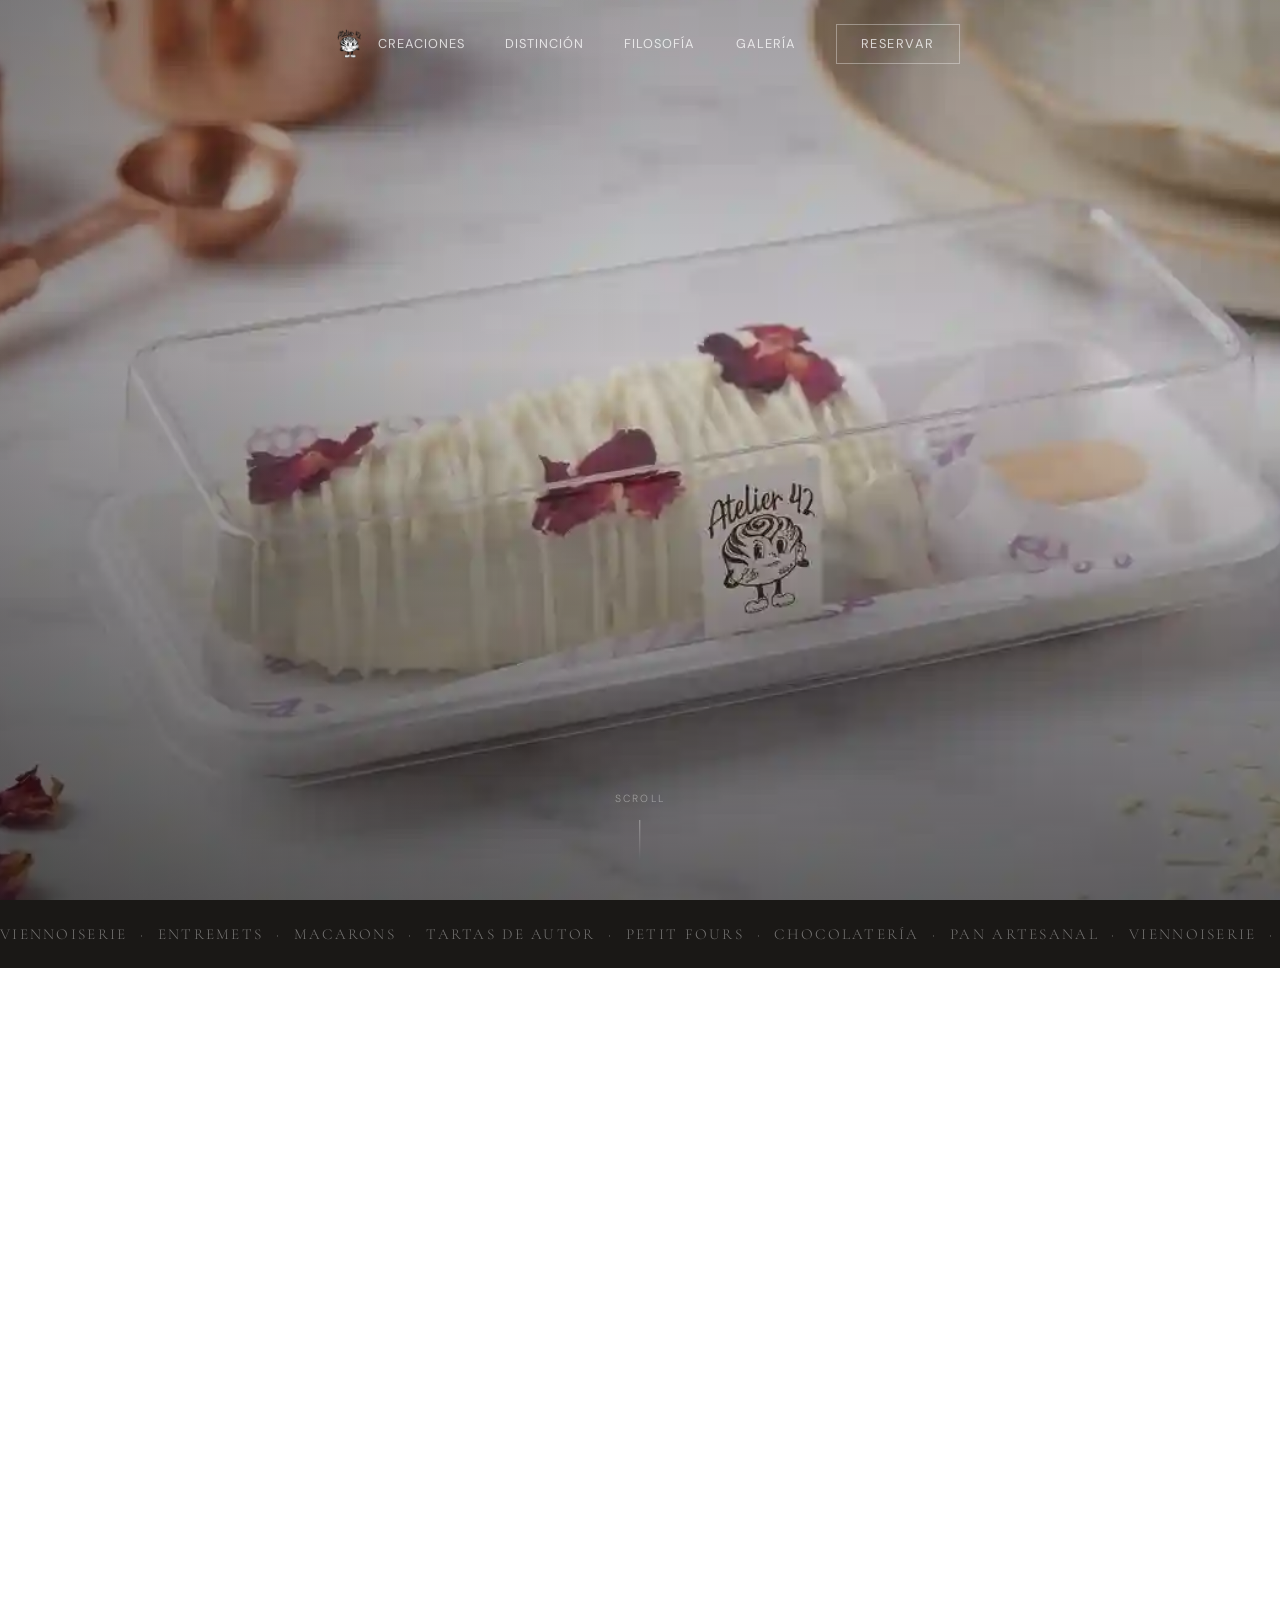
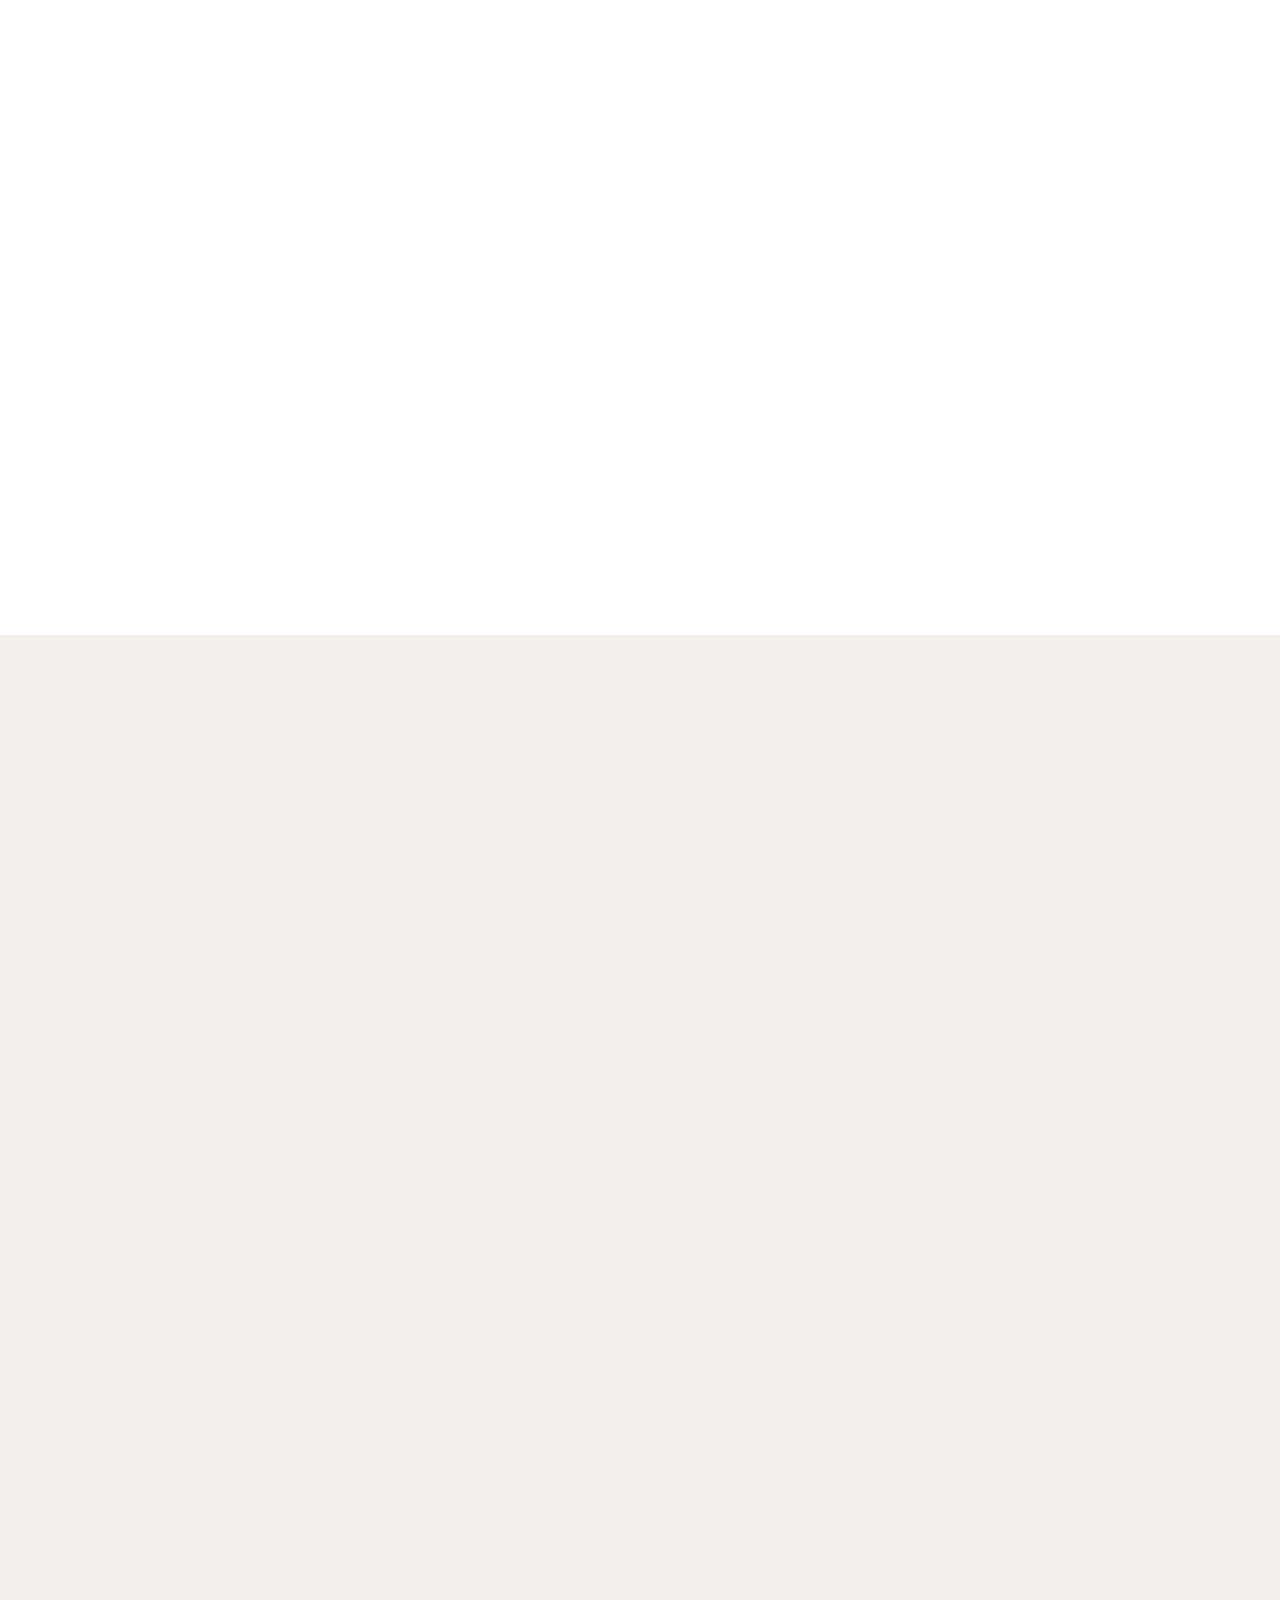
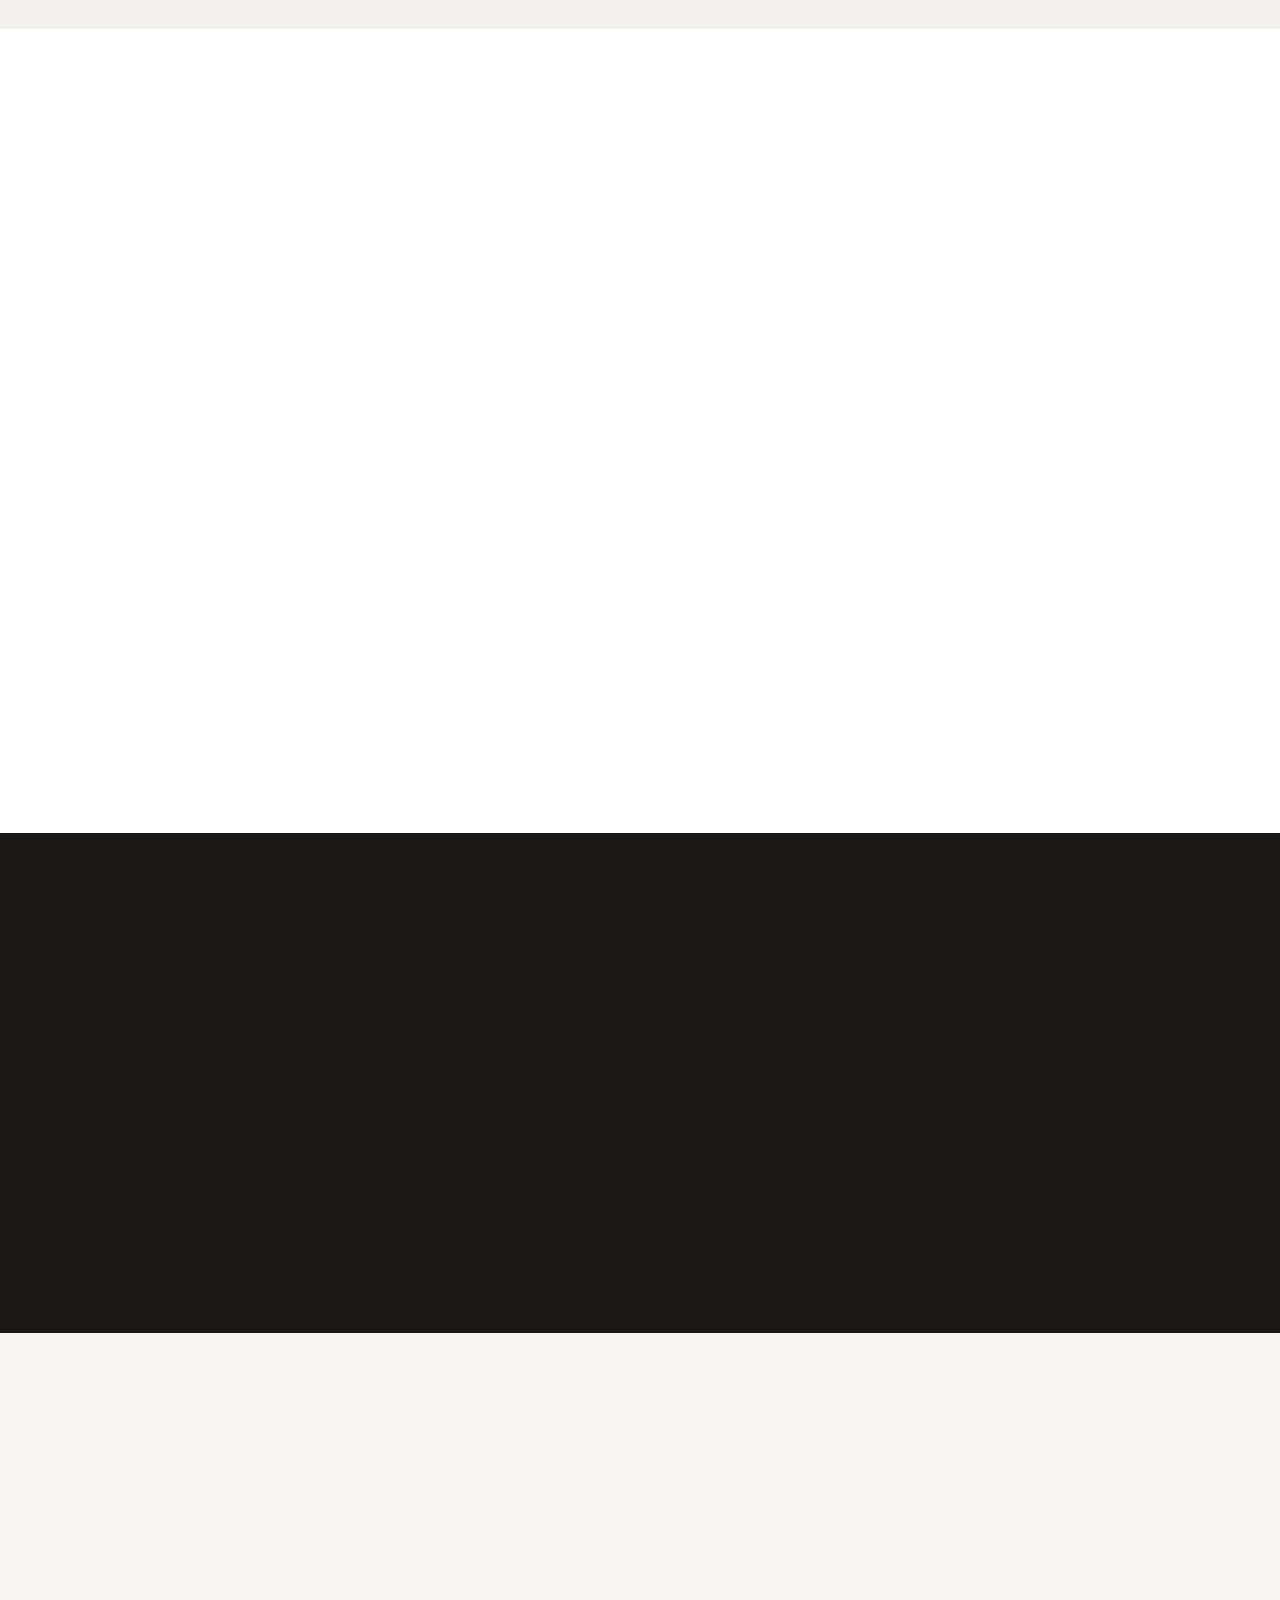
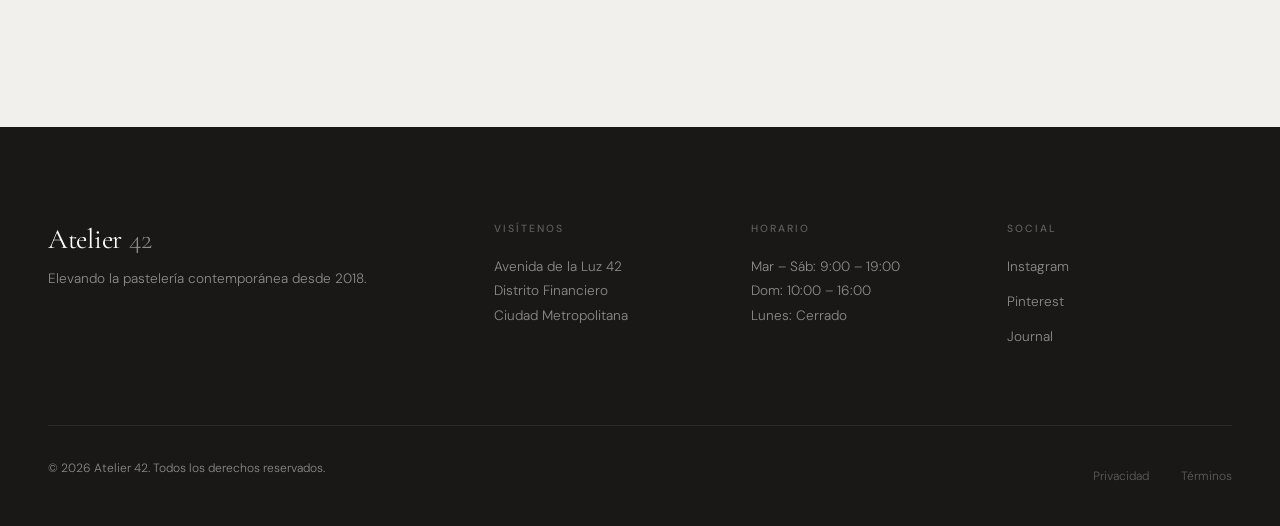
==== index.html @ 0cd12810 "nuevo punto de partida para el atelier" ====
<!DOCTYPE html>
<html lang="es">
<head>
    <meta charset="UTF-8">
    <meta name="viewport" content="width=device-width, initial-scale=1.0">
    <title>Atelier 42 | Pastelería Boutique</title>
    <meta name="description" content="El arte de la pastelería. Una experiencia sensorial única, donde la precisión se encuentra con la elegancia.">
    <link rel="preconnect" href="https://fonts.googleapis.com">
    <link rel="preconnect" href="https://fonts.gstatic.com" crossorigin>
    <link href="https://fonts.googleapis.com/css2?family=Cormorant+Garamond:ital,wght@0,300;0,400;0,500;0,600;1,300;1,400&family=DM+Sans:ital,wght@0,300;0,400;0,500;1,300;1,400&display=swap" rel="stylesheet">
    <link href="https://cdn.jsdelivr.net/npm/bootstrap@5.3.3/dist/css/bootstrap.min.css" rel="stylesheet">
    <link rel="stylesheet" href="styles.css">
</head>
<body>

    <nav class="navbar" id="navbar">
        <div class="nav-container">
            <a href="#" class="nav-brand mx-3">
                <span class="logo-placeholder">
                    <img src="./assets/img/common/atelier_logo_with_babkee.webp" alt="Atelier 42 Logo" class="logo-img">
                </span>
            </a>
            <div class="nav-links" id="navLinks">
                <a href="#creations">Creaciones</a>
                <a href="#distinction">Distinción</a>
                <a href="#about">Filosofía</a>
                <a href="#gallery">Galería</a>
                <a href="#contact" class="nav-cta">Reservar</a>
            </div>
            <button class="mobile-menu-btn" id="mobileMenuBtn" aria-label="Abrir menú">
                <span></span><span></span><span></span>
            </button>
        </div>
    </nav>

    <header class="hero" id="hero">
        <div class="hero-image-container">
            <img src="./assets/img/banners/banner1.webp" alt="Elaboración artesanal de pastelería fina" class="hero-bg">
            <div class="hero-overlay"></div>
        </div>
        <div class="hero-content">
            <div class="hero-inner fade-up-element">
                <span class="eyebrow">Pastelería Boutique · Est. 2018</span>
                <h1 class="hero-title">El Arte<br>de lo <em>Sublime</em></h1>
                <div class="hero-divider"></div>
                <p class="hero-subtitle">Una experiencia sensorial donde la precisión técnica se encuentra con la poesía visual. Cada pieza, una obra efímera.</p>
                <div class="hero-actions">
                    <a href="#creations" class="btn-atelier btn-atelier-primary">Descubrir Colección</a>
                    <a href="#about" class="btn-atelier btn-atelier-ghost">Nuestra Historia</a>
                </div>
            </div>
        </div>
        <div class="hero-scroll-indicator">
            <span>Scroll</span>
            <div class="scroll-line"></div>
        </div>
    </header>

    <section class="marquee-strip">
        <div class="marquee-track">
            <span>Viennoiserie  ·  Entremets  ·  Macarons  ·  Tartas de Autor  ·  Petit Fours  ·  Chocolatería  ·  Pan Artesanal  ·  Viennoiserie  ·  Entremets  ·  Macarons  ·  Tartas de Autor  ·  Petit Fours  ·  Chocolatería  ·  Pan Artesanal  · </span>
        </div>
    </section>

    <section id="creations" class="section section-creations">
        <div class="container">
            <div class="section-header fade-up-element">
                <span class="eyebrow">La Colección</span>
                <h2>Nuestras Creaciones</h2>
                <p class="section-lead">Obras maestras en miniatura, elaboradas diariamente con ingredientes de origen extraordinario.</p>
            </div>
            <div class="creations-grid">
                <article class="creation-card fade-up-element">
                    <div class="card-image-wrapper">
                        <div class="card-image">
                            <img src="https://images.unsplash.com/photo-1555507036-ab1e4006a8a0?auto=format&fit=crop&q=80&w=600" alt="Croissant artesanal de mantequilla" loading="lazy">
                        </div>
                        <span class="card-tag">Signature</span>
                    </div>
                    <div class="card-content">
                        <span class="card-category">Viennoiserie</span>
                        <h3>Croissant Clásico</h3>
                        <p>Capas de perfección dorada, elaboradas con mantequilla de Normandía y un proceso de laminado de 72 horas que revela texturas imposibles.</p>
                        <span class="card-price">Desde €4.80</span>
                    </div>
                </article>
                <article class="creation-card fade-up-element" style="transition-delay:0.15s">
                    <div class="card-image-wrapper">
                        <div class="card-image">
                            <img src="https://images.unsplash.com/photo-1563729784474-d77dbb933a9e?auto=format&fit=crop&q=80&w=600" alt="Macarons de autor con sabores únicos" loading="lazy">
                        </div>
                        <span class="card-tag">Colección</span>
                    </div>
                    <div class="card-content">
                        <span class="card-category">Petit Gâteau</span>
                        <h3>Macarons de Autor</h3>
                        <p>Joyas de almendra y ganache, equilibrando texturas etéreas y notas de sabor precisas. Colecciones rotativas según la estación.</p>
                        <span class="card-price">Desde €2.60</span>
                    </div>
                </article>
                <article class="creation-card fade-up-element" style="transition-delay:0.3s">
                    <div class="card-image-wrapper">
                        <div class="card-image">
                            <img src="https://images.unsplash.com/photo-1578985545062-69928b1d9587?auto=format&fit=crop&q=80&w=600" alt="Tarta signature de alta repostería" loading="lazy">
                        </div>
                        <span class="card-tag">Encargo</span>
                    </div>
                    <div class="card-content">
                        <span class="card-category">Alta Repostería</span>
                        <h3>Entremets Signature</h3>
                        <p>Piezas de vanguardia que desafían la gravedad y los sentidos. Chocolate de origen único, frutas de temporada y técnica impecable.</p>
                        <span class="card-price">Desde €48.00</span>
                    </div>
                </article>
            </div>
        </div>
    </section>

    <section id="about" class="section section-about">
        <div class="container">
            <div class="about-layout">
                <div class="about-image-col fade-up-element">
                    <div class="about-image-main">
                        <img src="https://images.unsplash.com/photo-1582210874945-8c0861118749?auto=format&fit=crop&q=80&w=800" alt="Interior minimalista de Atelier 42" loading="lazy">
                    </div>
                    <div class="about-image-accent">
                        <img src="https://images.unsplash.com/photo-1486427944544-d2c246c4df4a?auto=format&fit=crop&q=80&w=400" alt="Detalle de elaboración artesanal" loading="lazy">
                    </div>
                </div>
                <div class="about-text-col fade-up-element" style="transition-delay:0.2s">
                    <span class="eyebrow">Nuestra Filosofía</span>
                    <h2>Nacidos de la pasión por la <em>excelencia</em></h2>
                    <div class="about-body">
                        <p>En Atelier 42, no hacemos pasteles — esculpimos emociones. Fundada bajo los principios de la estética minimalista y el respeto absoluto por el producto, nuestra boutique es un santuario para los paladares más exigentes.</p>
                        <p>Cada pieza que abandona nuestro mostrador es el resultado de horas de perfeccionamiento silencioso: desde el temperado exacto del chocolate hasta el tostado preciso de las avellanas del Piamonte. Es un proceso lento, deliberado, y profundamente personal.</p>
                    </div>
                    <div class="about-stats">
                        <div class="stat-item">
                            <span class="stat-number">7</span>
                            <span class="stat-label">Años de trayectoria</span>
                        </div>
                        <div class="stat-item">
                            <span class="stat-number">42</span>
                            <span class="stat-label">Creaciones activas</span>
                        </div>
                        <div class="stat-item">
                            <span class="stat-number">12</span>
                            <span class="stat-label">Orígenes de cacao</span>
                        </div>
                    </div>
                </div>
            </div>
        </div>
    </section>

    <section id="*" class="section section-features">
        <div class="container">
            <div class="section-header fade-up-element">
                <span class="eyebrow">La Diferencia</span>
                <h2>Por qué Atelier 42</h2>
            </div>
            <div class="features-grid fade-up-element">
                <div class="feature-item">
                    <div class="feature-icon">
                        <svg width="32" height="32" viewBox="0 0 24 24" fill="none" stroke="currentColor" stroke-width="1.2"><circle cx="12" cy="12" r="10"/><path d="M12 6v6l4 2"/></svg>
                    </div>
                    <span class="feature-number">01</span>
                    <h3>Precisión Absoluta</h3>
                    <p>Cada gramo importa. Nuestra repostería está basada en el rigor científico, asegurando una constancia sublime en cada bocado que servimos.</p>
                </div>
                <div class="feature-item">
                    <div class="feature-icon">
                        <svg width="32" height="32" viewBox="0 0 24 24" fill="none" stroke="currentColor" stroke-width="1.2"><path d="M12 2L2 7l10 5 10-5-10-5z"/><path d="M2 17l10 5 10-5"/><path d="M2 12l10 5 10-5"/></svg>
                    </div>
                    <span class="feature-number">02</span>
                    <h3>Origen Noble</h3>
                    <p>Solo trabajamos con pequeños productores artesanales. Vainilla de Tahití, chocolate de origen único, mantequilla AOC y lácteos de granja.</p>
                </div>
                <div class="feature-item">
                    <div class="feature-icon">
                        <svg width="32" height="32" viewBox="0 0 24 24" fill="none" stroke="currentColor" stroke-width="1.2"><path d="M2 12s3-7 10-7 10 7 10 7-3 7-10 7-10-7-10-7z"/><circle cx="12" cy="12" r="3"/></svg>
                    </div>
                    <span class="feature-number">03</span>
                    <h3>Estética Depurada</h3>
                    <p>Comemos con los ojos. Nuestras creaciones se despojan de lo excesivo para celebrar la belleza en su forma más pura y honesta.</p>
                </div>
                <div class="feature-item">
                    <div class="feature-icon">
                        <svg width="32" height="32" viewBox="0 0 24 24" fill="none" stroke="currentColor" stroke-width="1.2"><path d="M20.84 4.61a5.5 5.5 0 0 0-7.78 0L12 5.67l-1.06-1.06a5.5 5.5 0 0 0-7.78 7.78l1.06 1.06L12 21.23l7.78-7.78 1.06-1.06a5.5 5.5 0 0 0 0-7.78z"/></svg>
                    </div>
                    <span class="feature-number">04</span>
                    <h3>Alma Artesanal</h3>
                    <p>Cada pieza es tocada por manos expertas en cada etapa de su creación. Sin automatización, sin atajos — solo dedicación genuina.</p>
                </div>
            </div>
        </div>
    </section>

    <section class="section section-quote">
        <div class="container">
            <blockquote class="editorial-quote fade-up-element">
                <p>“La pastelería es geometría comestible — cada ángulo, cada capa, cada proporción tiene un propósito.”</p>
                <cite>— Equipo Creativo, Atelier 42</cite>
            </blockquote>
        </div>
    </section>

    <section id="gallery" class="section section-gallery">
        <div class="container-fluid px-0">
            <div class="section-header text-center fade-up-element">
                <span class="eyebrow">Visual</span>
                <h2>Galería</h2>
            </div>
            <div class="gallery-grid fade-up-element">
                <div class="gallery-item gallery-item-tall">
                    <img src="https://images.unsplash.com/photo-1519869325930-281384150729?auto=format&fit=crop&q=80&w=800" alt="Tarta artesanal con decoración minimalista" loading="lazy">
                    <div class="gallery-overlay"><span>Tartas</span></div>
                </div>
                <div class="gallery-item">
                    <img src="https://images.unsplash.com/photo-1627998687784-db72be3f97da?auto=format&fit=crop&q=80&w=800" alt="Detalle de pastelería fina" loading="lazy">
                    <div class="gallery-overlay"><span>Detalle</span></div>
                </div>
                <div class="gallery-item">
                    <img src="https://images.unsplash.com/photo-1605807646983-377bc5a76493?auto=format&fit=crop&q=80&w=800" alt="Texturas y acabados de repostería" loading="lazy">
                    <div class="gallery-overlay"><span>Texturas</span></div>
                </div>
                <div class="gallery-item gallery-item-wide">
                    <img src="https://images.unsplash.com/photo-1625937712144-7ca1b439e6a9?auto=format&fit=crop&q=80&w=1200" alt="Proceso de elaboración artesanal" loading="lazy">
                    <div class="gallery-overlay"><span>Proceso</span></div>
                </div>
                <div class="gallery-item">
                    <img src="https://images.unsplash.com/photo-1558326567-98ae2405596b?auto=format&fit=crop&q=80&w=600" alt="Croissants recién horneados" loading="lazy">
                    <div class="gallery-overlay"><span>Horneado</span></div>
                </div>
                <div class="gallery-item">
                    <img src="https://images.unsplash.com/photo-1612203985729-70726954388c?auto=format&fit=crop&q=80&w=600" alt="Chocolate artesanal" loading="lazy">
                    <div class="gallery-overlay"><span>Chocolate</span></div>
                </div>
            </div>
        </div>
    </section>

    <section id="contact" class="section section-contact">
        <div class="container">
            <div class="contact-layout">
                <div class="contact-info fade-up-element">
                    <span class="eyebrow">Contacto</span>
                    <h2>Háganos parte de su <em>celebración</em></h2>
                    <p class="contact-lead">Aceptamos encargos personalizados y reservaciones para eventos privados. Permítanos diseñar algo inolvidable para usted.</p>
                    <div class="contact-details">
                        <div class="contact-detail-item">
                            <span class="detail-label">Dirección</span>
                            <span class="detail-value">Avenida de la Luz 42<br>Distrito Financiero</span>
                        </div>
                        <div class="contact-detail-item">
                            <span class="detail-label">Teléfono</span>
                            <span class="detail-value">+34 912 420 042</span>
                        </div>
                        <div class="contact-detail-item">
                            <span class="detail-label">Correo</span>
                            <span class="detail-value">hola@atelier42.es</span>
                        </div>
                    </div>
                </div>
                <div class="contact-form-wrapper fade-up-element" style="transition-delay:0.2s">
                    <form class="inquiry-form" id="contactForm">
                        <div class="form-group">
                            <input type="text" id="name" required placeholder=" ">
                            <label for="name">Nombre Completo</label>
                            <div class="form-line"></div>
                        </div>
                        <div class="form-group">
                            <input type="email" id="email" required placeholder=" ">
                            <label for="email">Correo Electrónico</label>
                            <div class="form-line"></div>
                        </div>
                        <div class="form-group">
                            <select id="subject" required>
                                <option value="" disabled selected></option>
                                <option value="encargo">Encargo Personalizado</option>
                                <option value="evento">Evento Privado</option>
                                <option value="corporativo">Corporativo</option>
                                <option value="otro">Otra Consulta</option>
                            </select>
                            <label for="subject">Tipo de Consulta</label>
                            <div class="form-line"></div>
                        </div>
                        <div class="form-group">
                            <textarea id="message" required placeholder=" " rows="4"></textarea>
                            <label for="message">Detalles de su consulta</label>
                            <div class="form-line"></div>
                        </div>
                        <button type="submit" class="btn-atelier btn-atelier-dark">
                            <span class="btn-text">Enviar Consulta</span>
                            <span class="btn-arrow">→</span>
                        </button>
                    </form>
                </div>
            </div>
        </div>
    </section>

    <footer class="footer">
        <div class="container">
            <div class="footer-top">
                <div class="footer-brand">
                    <h2 class="footer-logo">Atelier <span>42</span></h2>
                    <p>Elevando la pastelería contemporánea desde 2018.</p>
                </div>
                <div class="footer-links">
                    <div class="footer-col">
                        <h4>Visítenos</h4>
                        <p>Avenida de la Luz 42<br>Distrito Financiero<br>Ciudad Metropolitana</p>
                    </div>
                    <div class="footer-col">
                        <h4>Horario</h4>
                        <p>Mar – Sáb: 9:00 – 19:00<br>Dom: 10:00 – 16:00<br>Lunes: Cerrado</p>
                    </div>
                    <div class="footer-col">
                        <h4>Social</h4>
                        <div class="footer-social">
                            <a href="#">Instagram</a>
                            <a href="#">Pinterest</a>
                            <a href="#">Journal</a>
                        </div>
                    </div>
                </div>
            </div>
            <div class="footer-bottom">
                <p>© 2026 Atelier 42. Todos los derechos reservados.</p>
                <div class="legal-links">
                    <a href="#">Privacidad</a>
                    <a href="#">Términos</a>
                </div>
            </div>
        </div>
    </footer>

    <script src="https://cdn.jsdelivr.net/npm/bootstrap@5.3.3/dist/js/bootstrap.bundle.min.js"></script>
    <script src="script.js"></script>
</body>
</html>
---- styles.css ----
*,
*::before,
*::after {
    margin: 0;
    padding: 0;
    box-sizing: border-box;
}

:root {
    --white: #ffffff;
    --off-white: #f8f7f5;
    --cream: #f2f0ec;
    --warm-gray: #e8e5e0;
    --silver: #c8c4be;
    --mid-gray: #9a9590;
    --charcoal: #4a4744;
    --dark: #2c2926;
    --near-black: #1a1816;
    --black: #0f0e0d;
    --font-serif: 'Cormorant Garamond', Georgia, 'Times New Roman', serif;
    --font-sans: 'DM Sans', -apple-system, BlinkMacSystemFont, 'Segoe UI', sans-serif;
    --ease-out-expo: cubic-bezier(0.16, 1, 0.3, 1);
    --ease-out-quart: cubic-bezier(0.25, 1, 0.5, 1);
    --transition-base: 0.4s var(--ease-out-expo);
    --transition-slow: 0.8s var(--ease-out-expo);
}

html {
    scroll-behavior: smooth;
    -webkit-font-smoothing: antialiased;
    -moz-osx-font-smoothing: grayscale;
}

body {
    font-family: var(--font-sans);
    font-weight: 300;
    font-size: 16px;
    line-height: 1.7;
    color: var(--charcoal);
    background-color: var(--off-white);
    overflow-x: hidden;
}

::selection {
    background-color: var(--dark);
    color: var(--off-white);
}

img {
    max-width: 100%;
    height: auto;
    display: block;
}

a {
    color: inherit;
    text-decoration: none;
    transition: color var(--transition-base);
}

h1, h2, h3, h4 {
    font-family: var(--font-serif);
    font-weight: 400;
    line-height: 1.15;
    color: var(--near-black);
}

h1 { font-size: clamp(3rem, 8vw, 7rem); letter-spacing: -0.02em; }
h2 { font-size: clamp(2rem, 4.5vw, 3.5rem); letter-spacing: -0.01em; }
h3 { font-size: clamp(1.3rem, 2vw, 1.75rem); }

em {
    font-style: italic;
    font-family: var(--font-serif);
}

.container {
    max-width: 1280px;
    margin: 0 auto;
    padding: 0 clamp(1.5rem, 4vw, 3rem);
}

.eyebrow {
    display: inline-block;
    font-family: var(--font-sans);
    font-size: 0.7rem;
    font-weight: 500;
    letter-spacing: 0.25em;
    text-transform: uppercase;
    color: var(--mid-gray);
    margin-bottom: 1.5rem;
}

.section {
    padding: clamp(5rem, 10vw, 9rem) 0;
    position: relative;
}

.section-header {
    text-align: center;
    max-width: 640px;
    margin: 0 auto clamp(3rem, 6vw, 5rem);
}

.section-header h2 {
    margin-bottom: 1.25rem;
}

.section-lead {
    font-size: 1.05rem;
    color: var(--mid-gray);
    line-height: 1.8;
}

.navbar {
    position: fixed;
    top: 0;
    left: 0;
    width: 100%;
    z-index: 1000;
    padding: 1.5rem 0;
    transition: all 0.5s var(--ease-out-expo);
}

.navbar.scrolled {
    background: rgba(248, 247, 245, 0.92);
    backdrop-filter: blur(20px);
    -webkit-backdrop-filter: blur(20px);
    padding: 0.85rem 0;
    box-shadow: 0 1px 0 rgba(0, 0, 0, 0.06);
}

.nav-container {
    max-width: 1360px;
    margin: 0 auto;
    padding: 0 clamp(1.5rem, 4vw, 3rem);
    display: flex;
    align-items: center;
    justify-content: space-between;
}

.nav-brand {
    font-family: var(--font-serif);
    font-size: 1.5rem;
    font-weight: 400;
    letter-spacing: 0.02em;
    color: var(--white);
    transition: color var(--transition-base);
    display: inline-flex;
    align-items: center;
    line-height: 1;
    flex-shrink: 0;
}

.nav-brand span {
    font-weight: 300;
    opacity: 0.7;
}

.nav-brand .logo-placeholder {
    display: inline-flex;
    align-items: center;
    justify-content: flex-start;
    opacity: 1;
    font-weight: inherit;
    max-height: clamp(1.5rem, 3.2vw, 2rem);
}

.nav-brand .logo-img {
    max-height: clamp(1.5rem, 3.2vw, 2rem);
    width: auto;
    max-width: min(11rem, 42vw);
    height: auto;
    object-fit: contain;
    object-position: left center;
}

.navbar.scrolled .nav-brand .logo-placeholder,
.navbar.scrolled .nav-brand .logo-img {
    max-height: clamp(1.35rem, 2.8vw, 1.75rem);
}

.navbar.scrolled .nav-brand {
    color: var(--near-black);
}

.nav-links {
    display: flex;
    align-items: center;
    gap: 2.5rem;
}

.nav-links a {
    font-size: 0.8rem;
    font-weight: 400;
    letter-spacing: 0.08em;
    text-transform: uppercase;
    color: rgba(255, 255, 255, 0.75);
    position: relative;
    padding: 0.25rem 0;
    transition: color var(--transition-base);
}

.nav-links a::after {
    content: '';
    position: absolute;
    bottom: 0;
    left: 0;
    width: 0;
    height: 1px;
    background: currentColor;
    transition: width var(--transition-base);
}

.nav-links a:hover {
    color: var(--white);
}

.nav-links a:hover::after {
    width: 100%;
}

.navbar.scrolled .nav-links a {
    color: var(--mid-gray);
}

.navbar.scrolled .nav-links a:hover {
    color: var(--near-black);
}

.nav-cta {
    border: 1px solid rgba(255, 255, 255, 0.35) !important;
    padding: 0.5rem 1.5rem !important;
    letter-spacing: 0.12em !important;
    transition: all var(--transition-base) !important;
}

.nav-cta::after {
    display: none !important;
}

.nav-cta:hover {
    background: var(--white) !important;
    color: var(--near-black) !important;
    border-color: var(--white) !important;
}

.navbar.scrolled .nav-cta {
    border-color: var(--dark) !important;
    color: var(--dark) !important;
}

.navbar.scrolled .nav-cta:hover {
    background: var(--dark) !important;
    color: var(--white) !important;
}

.mobile-menu-btn {
    display: none;
    flex-direction: column;
    justify-content: center;
    gap: 6px;
    background: none;
    border: none;
    cursor: pointer;
    padding: 8px;
    z-index: 1001;
}

.mobile-menu-btn span {
    display: block;
    width: 24px;
    height: 1.5px;
    background: var(--white);
    transition: all var(--transition-base);
    transform-origin: center;
}

.navbar.scrolled .mobile-menu-btn span {
    background: var(--near-black);
}

.mobile-menu-btn.active span:first-child {
    transform: rotate(45deg) translateY(3.75px);
}

.mobile-menu-btn.active span:last-child {
    transform: rotate(-45deg) translateY(-3.75px);
}

.mobile-menu-btn.active span:nth-child(2) {
    opacity: 0;
}

.hero {
    position: relative;
    height: 100vh;
    min-height: 700px;
    display: flex;
    align-items: center;
    justify-content: center;
    overflow: hidden;
}

.hero-image-container {
    position: absolute;
    inset: 0;
    z-index: 0;
}

.hero-bg {
    width: 100%;
    height: 100%;
    object-fit: cover;
    object-position: center 40%;
    transform: scale(1.05);
    transition: transform 8s linear;
}

.hero-bg.loaded {
    transform: scale(1);
}

.hero-overlay {
    position: absolute;
    inset: 0;
    background:
        linear-gradient(180deg, rgba(15, 14, 13, 0.3) 0%, rgba(15, 14, 13, 0.15) 40%, rgba(15, 14, 13, 0.6) 100%),
        linear-gradient(90deg, rgba(15, 14, 13, 0.3) 0%, transparent 50%);
}

.hero-content {
    position: relative;
    z-index: 2;
    text-align: center;
    padding: 0 2rem;
    max-width: 800px;
}

.hero-inner {
    display: flex;
    flex-direction: column;
    align-items: center;
}

.hero-content .eyebrow {
    color: rgba(255, 255, 255, 0.6);
    margin-bottom: 2rem;
}

.hero-title {
    color: var(--white);
    margin-bottom: 0;
    font-weight: 300;
    line-height: 1.05;
}

.hero-title em {
    font-weight: 300;
}

.hero-divider {
    width: 48px;
    height: 1px;
    background: rgba(255, 255, 255, 0.35);
    margin: 2rem auto;
}

.hero-subtitle {
    font-size: clamp(1rem, 1.5vw, 1.15rem);
    color: rgba(255, 255, 255, 0.7);
    max-width: 520px;
    margin: 0 auto 2.5rem;
    line-height: 1.8;
}

.hero-actions {
    display: flex;
    gap: 1rem;
    align-items: center;
    flex-wrap: wrap;
    justify-content: center;
}

.hero-scroll-indicator {
    position: absolute;
    bottom: 2.5rem;
    left: 50%;
    transform: translateX(-50%);
    z-index: 2;
    display: flex;
    flex-direction: column;
    align-items: center;
    gap: 0.75rem;
}

.hero-scroll-indicator span {
    font-size: 0.65rem;
    letter-spacing: 0.2em;
    text-transform: uppercase;
    color: rgba(255, 255, 255, 0.4);
}

.scroll-line {
    width: 1px;
    height: 40px;
    background: linear-gradient(180deg, rgba(255,255,255,0.4) 0%, transparent 100%);
    animation: scrollPulse 2s ease-in-out infinite;
}

@keyframes scrollPulse {
    0%, 100% { opacity: 1; transform: scaleY(1); }
    50% { opacity: 0.4; transform: scaleY(0.6); }
}

.btn-atelier {
    display: inline-flex;
    align-items: center;
    gap: 0.75rem;
    font-family: var(--font-sans);
    font-size: 0.75rem;
    font-weight: 500;
    letter-spacing: 0.18em;
    text-transform: uppercase;
    padding: 1rem 2.25rem;
    border: none;
    cursor: pointer;
    position: relative;
    overflow: hidden;
    transition: all var(--transition-base);
}

.btn-atelier-primary {
    background: var(--white);
    color: var(--near-black);
}

.btn-atelier-primary:hover {
    background: var(--near-black);
    color: var(--white);
}

.btn-atelier-ghost {
    background: transparent;
    color: var(--white);
    border: 1px solid rgba(255, 255, 255, 0.3);
}

.btn-atelier-ghost:hover {
    background: var(--white);
    color: var(--near-black);
    border-color: var(--white);
}

.btn-atelier-dark {
    background: var(--near-black);
    color: var(--white);
    width: 100%;
    justify-content: center;
}

.btn-atelier-dark:hover {
    background: var(--charcoal);
}

.btn-atelier-dark .btn-arrow {
    transition: transform var(--transition-base);
}

.btn-atelier-dark:hover .btn-arrow {
    transform: translateX(4px);
}

.marquee-strip {
    padding: 1.25rem 0;
    background: var(--near-black);
    overflow: hidden;
    white-space: nowrap;
}

.marquee-track {
    display: inline-block;
    animation: marquee 30s linear infinite;
}

.marquee-track span {
    font-family: var(--font-serif);
    font-size: 0.95rem;
    font-weight: 300;
    letter-spacing: 0.15em;
    text-transform: uppercase;
    color: rgba(255, 255, 255, 0.4);
}

@keyframes marquee {
    from { transform: translateX(0); }
    to { transform: translateX(-50%); }
}

.section-creations {
    background: var(--white);
}

.creations-grid {
    display: grid;
    grid-template-columns: repeat(3, 1fr);
    gap: clamp(1.5rem, 3vw, 2.5rem);
}

.creation-card {
    position: relative;
    background: var(--off-white);
    overflow: hidden;
    transition: transform var(--transition-base);
}

.creation-card:hover {
    transform: translateY(-4px);
}

.card-image-wrapper {
    position: relative;
    overflow: hidden;
}

.card-image {
    aspect-ratio: 4 / 5;
    overflow: hidden;
}

.card-image img {
    width: 100%;
    height: 100%;
    object-fit: cover;
    transition: transform 0.8s var(--ease-out-expo);
}

.creation-card:hover .card-image img {
    transform: scale(1.05);
}

.card-tag {
    position: absolute;
    top: 1rem;
    left: 1rem;
    font-family: var(--font-sans);
    font-size: 0.6rem;
    font-weight: 500;
    letter-spacing: 0.2em;
    text-transform: uppercase;
    color: var(--white);
    background: rgba(15, 14, 13, 0.7);
    backdrop-filter: blur(8px);
    padding: 0.4rem 0.8rem;
}

.card-content {
    padding: 1.75rem 1.5rem 2rem;
}

.card-category {
    display: block;
    font-size: 0.65rem;
    font-weight: 500;
    letter-spacing: 0.2em;
    text-transform: uppercase;
    color: var(--mid-gray);
    margin-bottom: 0.75rem;
}

.card-content h3 {
    margin-bottom: 0.75rem;
    transition: color var(--transition-base);
}

.creation-card:hover .card-content h3 {
    color: var(--charcoal);
}

.card-content p {
    font-size: 0.9rem;
    color: var(--mid-gray);
    line-height: 1.75;
    margin-bottom: 1.25rem;
}

.card-price {
    font-family: var(--font-sans);
    font-size: 0.8rem;
    font-weight: 500;
    letter-spacing: 0.05em;
    color: var(--charcoal);
}

.section-about {
    background: var(--cream);
}

.about-layout {
    display: grid;
    grid-template-columns: 1fr 1fr;
    gap: clamp(3rem, 6vw, 6rem);
    align-items: center;
}

.about-image-col {
    position: relative;
}

.about-image-main {
    overflow: hidden;
    aspect-ratio: 3 / 4;
}

.about-image-main img {
    width: 100%;
    height: 100%;
    object-fit: cover;
    transition: transform var(--transition-slow);
}

.about-image-main:hover img {
    transform: scale(1.03);
}

.about-image-accent {
    position: absolute;
    bottom: -2rem;
    right: -2rem;
    width: 45%;
    overflow: hidden;
    border: 6px solid var(--cream);
    aspect-ratio: 1;
}

.about-image-accent img {
    width: 100%;
    height: 100%;
    object-fit: cover;
}

.about-text-col .eyebrow {
    margin-bottom: 1.25rem;
}

.about-text-col h2 {
    margin-bottom: 2rem;
}

.about-body p {
    color: var(--mid-gray);
    font-size: 0.95rem;
    margin-bottom: 1.5rem;
    line-height: 1.85;
}

.about-stats {
    display: flex;
    gap: 3rem;
    margin-top: 2.5rem;
    padding-top: 2.5rem;
    border-top: 1px solid var(--warm-gray);
}

.stat-item {
    display: flex;
    flex-direction: column;
}

.stat-number {
    font-family: var(--font-serif);
    font-size: clamp(2rem, 3vw, 2.75rem);
    font-weight: 300;
    color: var(--near-black);
    line-height: 1.1;
    margin-bottom: 0.35rem;
}

.stat-label {
    font-size: 0.7rem;
    font-weight: 400;
    letter-spacing: 0.1em;
    text-transform: uppercase;
    color: var(--mid-gray);
}

.section-features {
    background: var(--white);
}

.features-grid {
    display: grid;
    grid-template-columns: repeat(4, 1fr);
    gap: 1px;
    background: var(--warm-gray);
    border: 1px solid var(--warm-gray);
}

.feature-item {
    background: var(--white);
    padding: clamp(2rem, 3vw, 3rem);
    transition: background var(--transition-base);
}

.feature-item:hover {
    background: var(--off-white);
}

.feature-icon {
    margin-bottom: 1.5rem;
    color: var(--silver);
    transition: color var(--transition-base);
}

.feature-item:hover .feature-icon {
    color: var(--charcoal);
}

.feature-number {
    display: block;
    font-family: var(--font-serif);
    font-size: 0.85rem;
    color: var(--silver);
    margin-bottom: 1rem;
    letter-spacing: 0.05em;
}

.feature-item h3 {
    font-size: 1.35rem;
    margin-bottom: 1rem;
}

.feature-item p {
    font-size: 0.88rem;
    color: var(--mid-gray);
    line-height: 1.8;
}

.section-quote {
    background: var(--near-black);
    padding: clamp(5rem, 10vw, 8rem) 0;
}

.editorial-quote {
    text-align: center;
    max-width: 800px;
    margin: 0 auto;
}

.editorial-quote p {
    font-family: var(--font-serif);
    font-size: clamp(1.5rem, 3.5vw, 2.75rem);
    font-weight: 300;
    font-style: italic;
    line-height: 1.4;
    color: var(--off-white);
    margin-bottom: 2rem;
}

.editorial-quote cite {
    font-family: var(--font-sans);
    font-style: normal;
    font-size: 0.75rem;
    font-weight: 400;
    letter-spacing: 0.2em;
    text-transform: uppercase;
    color: var(--mid-gray);
}

.section-gallery {
    background: var(--off-white);
    padding-bottom: 0;
}

.section-gallery .section-header {
    padding: 0 clamp(1.5rem, 4vw, 3rem);
}

.gallery-grid {
    display: grid;
    grid-template-columns: repeat(4, 1fr);
    grid-auto-rows: 280px;
    gap: 4px;
}

.gallery-item {
    position: relative;
    overflow: hidden;
    cursor: pointer;
}

.gallery-item img {
    width: 100%;
    height: 100%;
    object-fit: cover;
    transition: transform 0.8s var(--ease-out-expo);
}

.gallery-item:hover img {
    transform: scale(1.06);
}

.gallery-overlay {
    position: absolute;
    inset: 0;
    background: rgba(15, 14, 13, 0);
    display: flex;
    align-items: center;
    justify-content: center;
    transition: background var(--transition-base);
}

.gallery-overlay span {
    font-family: var(--font-serif);
    font-size: 1.25rem;
    color: var(--white);
    opacity: 0;
    transform: translateY(10px);
    transition: all var(--transition-base);
    letter-spacing: 0.05em;
}

.gallery-item:hover .gallery-overlay {
    background: rgba(15, 14, 13, 0.35);
}

.gallery-item:hover .gallery-overlay span {
    opacity: 1;
    transform: translateY(0);
}

.gallery-item-tall {
    grid-row: span 2;
}

.gallery-item-wide {
    grid-column: span 2;
}

.section-contact {
    background: var(--cream);
}

.contact-layout {
    display: grid;
    grid-template-columns: 1fr 1fr;
    gap: clamp(3rem, 6vw, 6rem);
    align-items: start;
}

.contact-info h2 {
    margin-bottom: 1.5rem;
}

.contact-lead {
    font-size: 0.95rem;
    color: var(--mid-gray);
    line-height: 1.8;
    margin-bottom: 2.5rem;
}

.contact-details {
    display: flex;
    flex-direction: column;
    gap: 1.5rem;
    padding-top: 2rem;
    border-top: 1px solid var(--warm-gray);
}

.contact-detail-item {
    display: flex;
    gap: 2rem;
}

.detail-label {
    font-size: 0.7rem;
    font-weight: 500;
    letter-spacing: 0.15em;
    text-transform: uppercase;
    color: var(--mid-gray);
    min-width: 80px;
    padding-top: 0.15rem;
}

.detail-value {
    font-size: 0.9rem;
    color: var(--charcoal);
    line-height: 1.6;
}

.contact-form-wrapper {
    background: var(--white);
    padding: clamp(2rem, 4vw, 3rem);
}

.inquiry-form {
    display: flex;
    flex-direction: column;
    gap: 0;
}

.form-group {
    position: relative;
    margin-bottom: 2rem;
}

.form-group input,
.form-group textarea,
.form-group select {
    width: 100%;
    font-family: var(--font-sans);
    font-size: 0.9rem;
    font-weight: 300;
    color: var(--near-black);
    background: transparent;
    border: none;
    border-bottom: 1px solid var(--warm-gray);
    padding: 1rem 0 0.75rem;
    outline: none;
    transition: border-color var(--transition-base);
    appearance: none;
    -webkit-appearance: none;
    border-radius: 0;
}

.form-group select {
    cursor: pointer;
    background-image: url("data:image/svg+xml,%3Csvg width='10' height='6' viewBox='0 0 10 6' fill='none' xmlns='http://www.w3.org/2000/svg'%3E%3Cpath d='M1 1L5 5L9 1' stroke='%239a9590' stroke-width='1'/%3E%3C/svg%3E");
    background-repeat: no-repeat;
    background-position: right 0 center;
}

.form-group textarea {
    resize: vertical;
    min-height: 100px;
}

.form-group label {
    position: absolute;
    top: 1rem;
    left: 0;
    font-size: 0.8rem;
    font-weight: 400;
    letter-spacing: 0.08em;
    color: var(--mid-gray);
    pointer-events: none;
    transition: all var(--transition-base);
}

.form-group input:focus,
.form-group textarea:focus,
.form-group select:focus {
    border-color: var(--near-black);
}

.form-group input:focus ~ label,
.form-group input:not(:placeholder-shown) ~ label,
.form-group textarea:focus ~ label,
.form-group textarea:not(:placeholder-shown) ~ label,
.form-group select:focus ~ label,
.form-group select:valid ~ label {
    top: -0.25rem;
    font-size: 0.6rem;
    letter-spacing: 0.15em;
    text-transform: uppercase;
    color: var(--charcoal);
}

.form-line {
    position: absolute;
    bottom: 0;
    left: 0;
    width: 0;
    height: 1px;
    background: var(--near-black);
    transition: width var(--transition-base);
}

.form-group input:focus ~ .form-line,
.form-group textarea:focus ~ .form-line,
.form-group select:focus ~ .form-line {
    width: 100%;
}

.footer {
    background: var(--near-black);
    color: rgba(255, 255, 255, 0.5);
    padding: clamp(4rem, 8vw, 6rem) 0 0;
}

.footer-top {
    display: grid;
    grid-template-columns: 1fr 2fr;
    gap: clamp(3rem, 6vw, 6rem);
    padding-bottom: clamp(3rem, 6vw, 5rem);
    border-bottom: 1px solid rgba(255, 255, 255, 0.08);
}

.footer-logo {
    font-family: var(--font-serif);
    font-size: 1.75rem;
    font-weight: 400;
    color: var(--white);
    margin-bottom: 0.75rem;
}

.footer-logo span {
    font-weight: 300;
    opacity: 0.5;
}

.footer-brand p {
    font-size: 0.85rem;
    line-height: 1.7;
}

.footer-links {
    display: grid;
    grid-template-columns: repeat(3, 1fr);
    gap: 2rem;
}

.footer-col h4 {
    font-family: var(--font-sans);
    font-size: 0.65rem;
    font-weight: 500;
    letter-spacing: 0.2em;
    text-transform: uppercase;
    color: rgba(255, 255, 255, 0.3);
    margin-bottom: 1.25rem;
}

.footer-col p {
    font-size: 0.85rem;
    line-height: 1.8;
}

.footer-social {
    display: flex;
    flex-direction: column;
    gap: 0.75rem;
}

.footer-social a {
    font-size: 0.85rem;
    color: rgba(255, 255, 255, 0.5);
    transition: color var(--transition-base);
}

.footer-social a:hover {
    color: var(--white);
}

.footer-bottom {
    display: flex;
    justify-content: space-between;
    align-items: center;
    padding: 2rem 0;
    font-size: 0.75rem;
}

.legal-links {
    display: flex;
    gap: 2rem;
}

.legal-links a {
    color: rgba(255, 255, 255, 0.3);
    transition: color var(--transition-base);
}

.legal-links a:hover {
    color: rgba(255, 255, 255, 0.7);
}

.fade-up-element {
    opacity: 0;
    transform: translateY(40px);
    transition: opacity 0.9s var(--ease-out-expo), transform 0.9s var(--ease-out-expo);
}

.fade-up-element.visible {
    opacity: 1;
    transform: translateY(0);
}

@media (max-width: 1200px) {
    .features-grid {
        grid-template-columns: repeat(2, 1fr);
    }
    .gallery-grid {
        grid-auto-rows: 240px;
    }
}

@media (max-width: 991px) {
    .creations-grid {
        grid-template-columns: repeat(2, 1fr);
    }
    .creations-grid .creation-card:last-child {
        grid-column: span 2;
    }
    .about-layout {
        grid-template-columns: 1fr;
        gap: 3rem;
    }
    .about-image-col {
        max-width: 520px;
    }
    .contact-layout {
        grid-template-columns: 1fr;
        gap: 3rem;
    }
    .footer-top {
        grid-template-columns: 1fr;
        gap: 3rem;
    }
    .gallery-grid {
        grid-template-columns: repeat(3, 1fr);
        grid-auto-rows: 220px;
    }
    .gallery-item-tall {
        grid-row: span 2;
    }
    .gallery-item-wide {
        grid-column: span 1;
    }
}

@media (max-width: 767px) {
    .nav-links {
        position: fixed;
        top: 0;
        right: -100%;
        width: 100%;
        height: 100vh;
        background: var(--off-white);
        flex-direction: column;
        justify-content: center;
        align-items: center;
        gap: 2rem;
        transition: right 0.5s var(--ease-out-expo);
    }
    .nav-links.open {
        right: 0;
    }
    .nav-links a {
        color: var(--charcoal) !important;
        font-size: 1rem;
        letter-spacing: 0.15em;
    }
    .nav-links a:hover {
        color: var(--near-black) !important;
    }
    .nav-cta {
        border-color: var(--near-black) !important;
        color: var(--near-black) !important;
    }
    .mobile-menu-btn {
        display: flex;
    }
    .mobile-menu-btn.active span {
        background: var(--near-black) !important;
    }
    .hero {
        min-height: 600px;
    }
    .hero-title {
        font-size: clamp(2.5rem, 12vw, 4rem);
    }
    .hero-scroll-indicator {
        display: none;
    }
    .creations-grid {
        grid-template-columns: 1fr;
    }
    .creations-grid .creation-card:last-child {
        grid-column: span 1;
    }
    .card-image {
        aspect-ratio: 16 / 10;
    }
    .features-grid {
        grid-template-columns: 1fr;
        background: transparent;
        border: none;
        gap: 0;
    }
    .feature-item {
        border-bottom: 1px solid var(--warm-gray);
    }
    .feature-item:last-child {
        border-bottom: none;
    }
    .gallery-grid {
        grid-template-columns: repeat(2, 1fr);
        grid-auto-rows: 200px;
    }
    .gallery-item-tall {
        grid-row: span 1;
    }
    .about-stats {
        gap: 2rem;
        flex-wrap: wrap;
    }
    .footer-links {
        grid-template-columns: 1fr 1fr;
        gap: 2rem;
    }
    .footer-bottom {
        flex-direction: column;
        gap: 1rem;
        text-align: center;
    }
    .contact-detail-item {
        flex-direction: column;
        gap: 0.25rem;
    }
}

@media (max-width: 480px) {
    .hero-actions {
        flex-direction: column;
        width: 100%;
    }
    .btn-atelier {
        width: 100%;
        justify-content: center;
    }
    .gallery-grid {
        grid-template-columns: 1fr;
        grid-auto-rows: 250px;
    }
    .footer-links {
        grid-template-columns: 1fr;
    }
}
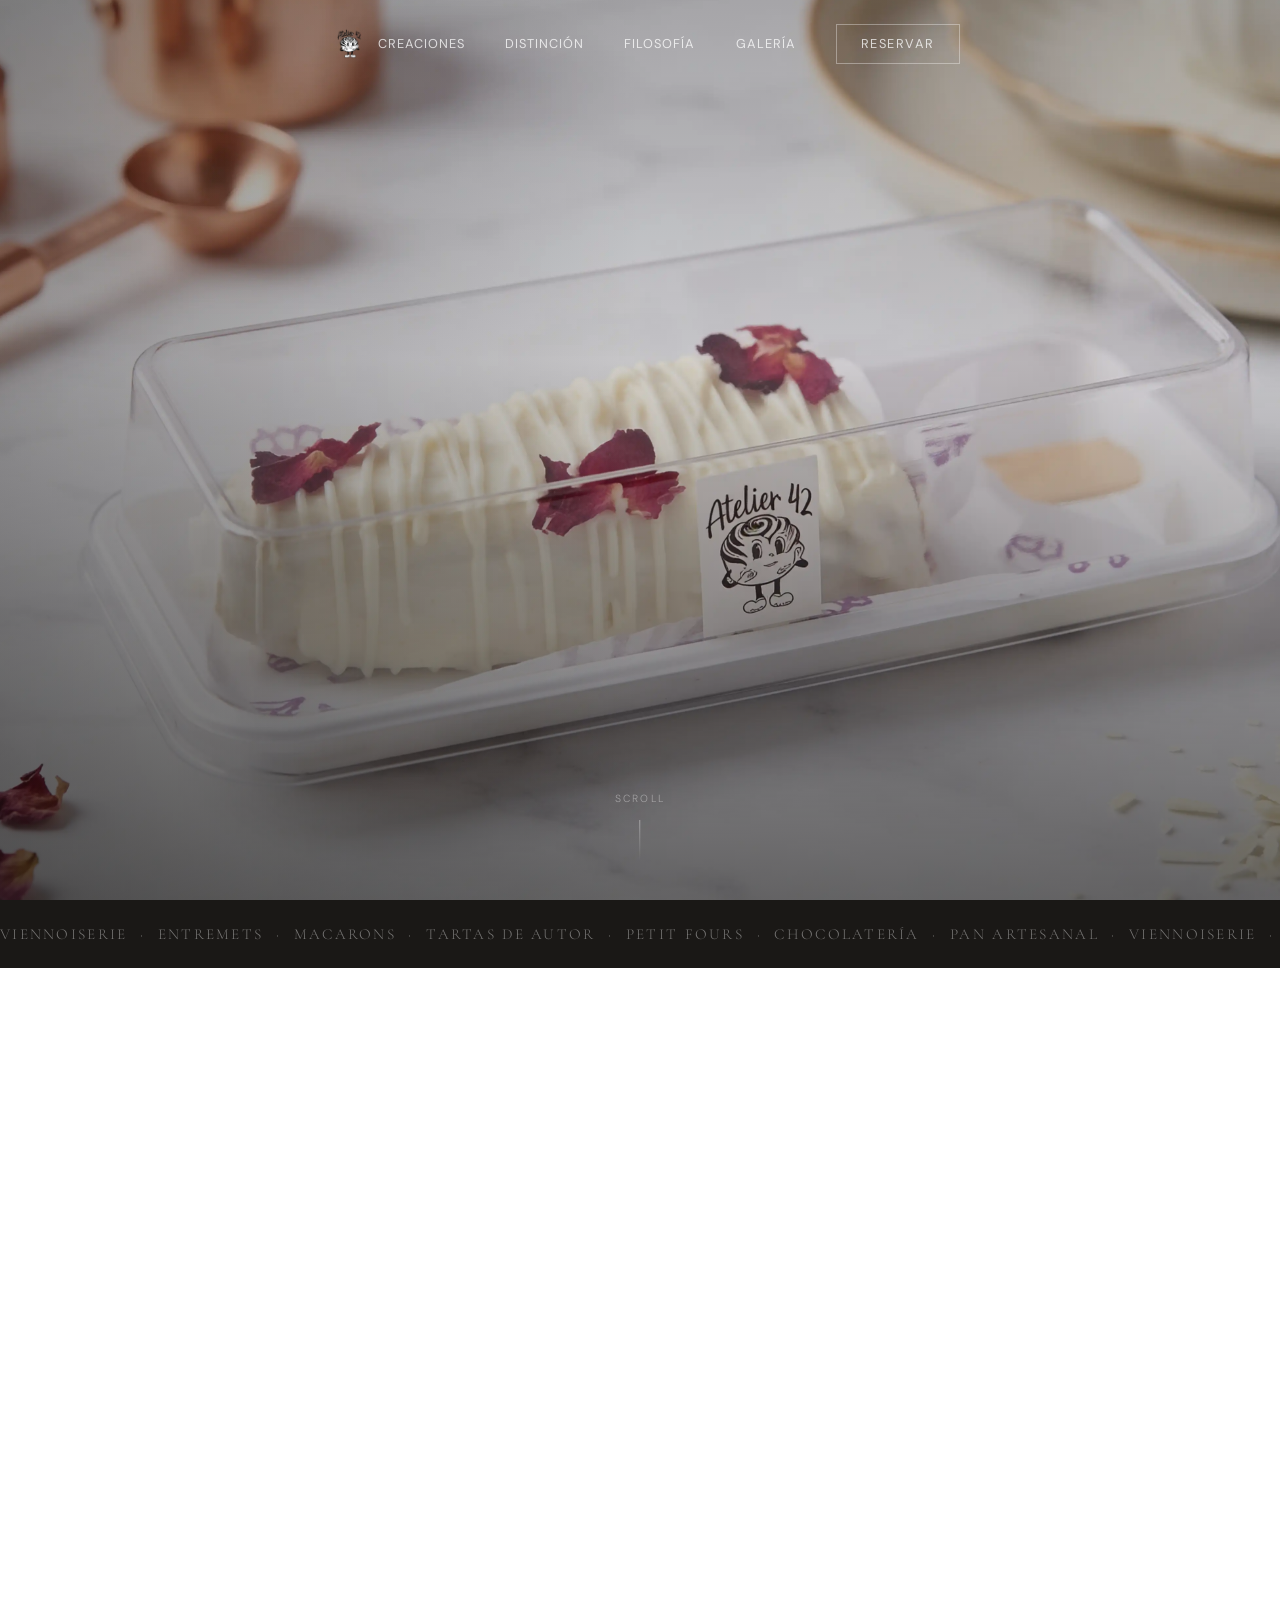
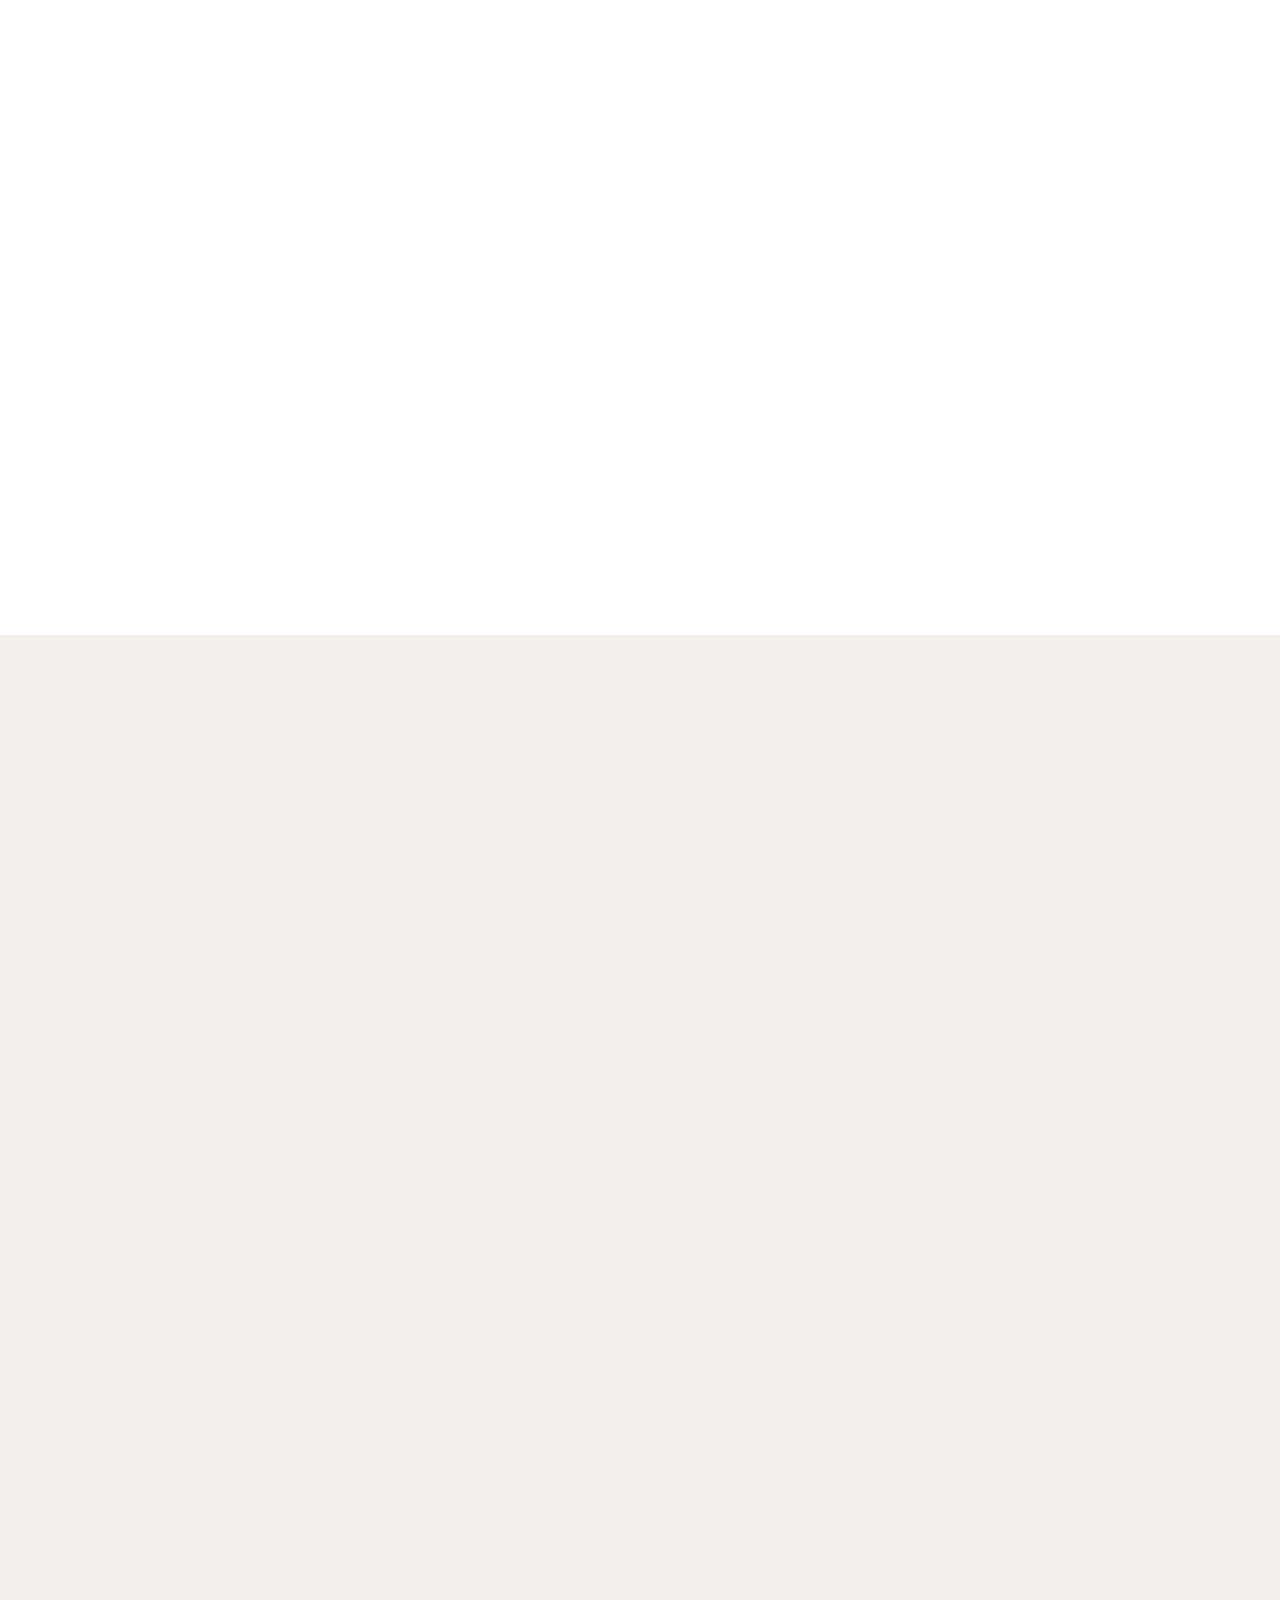
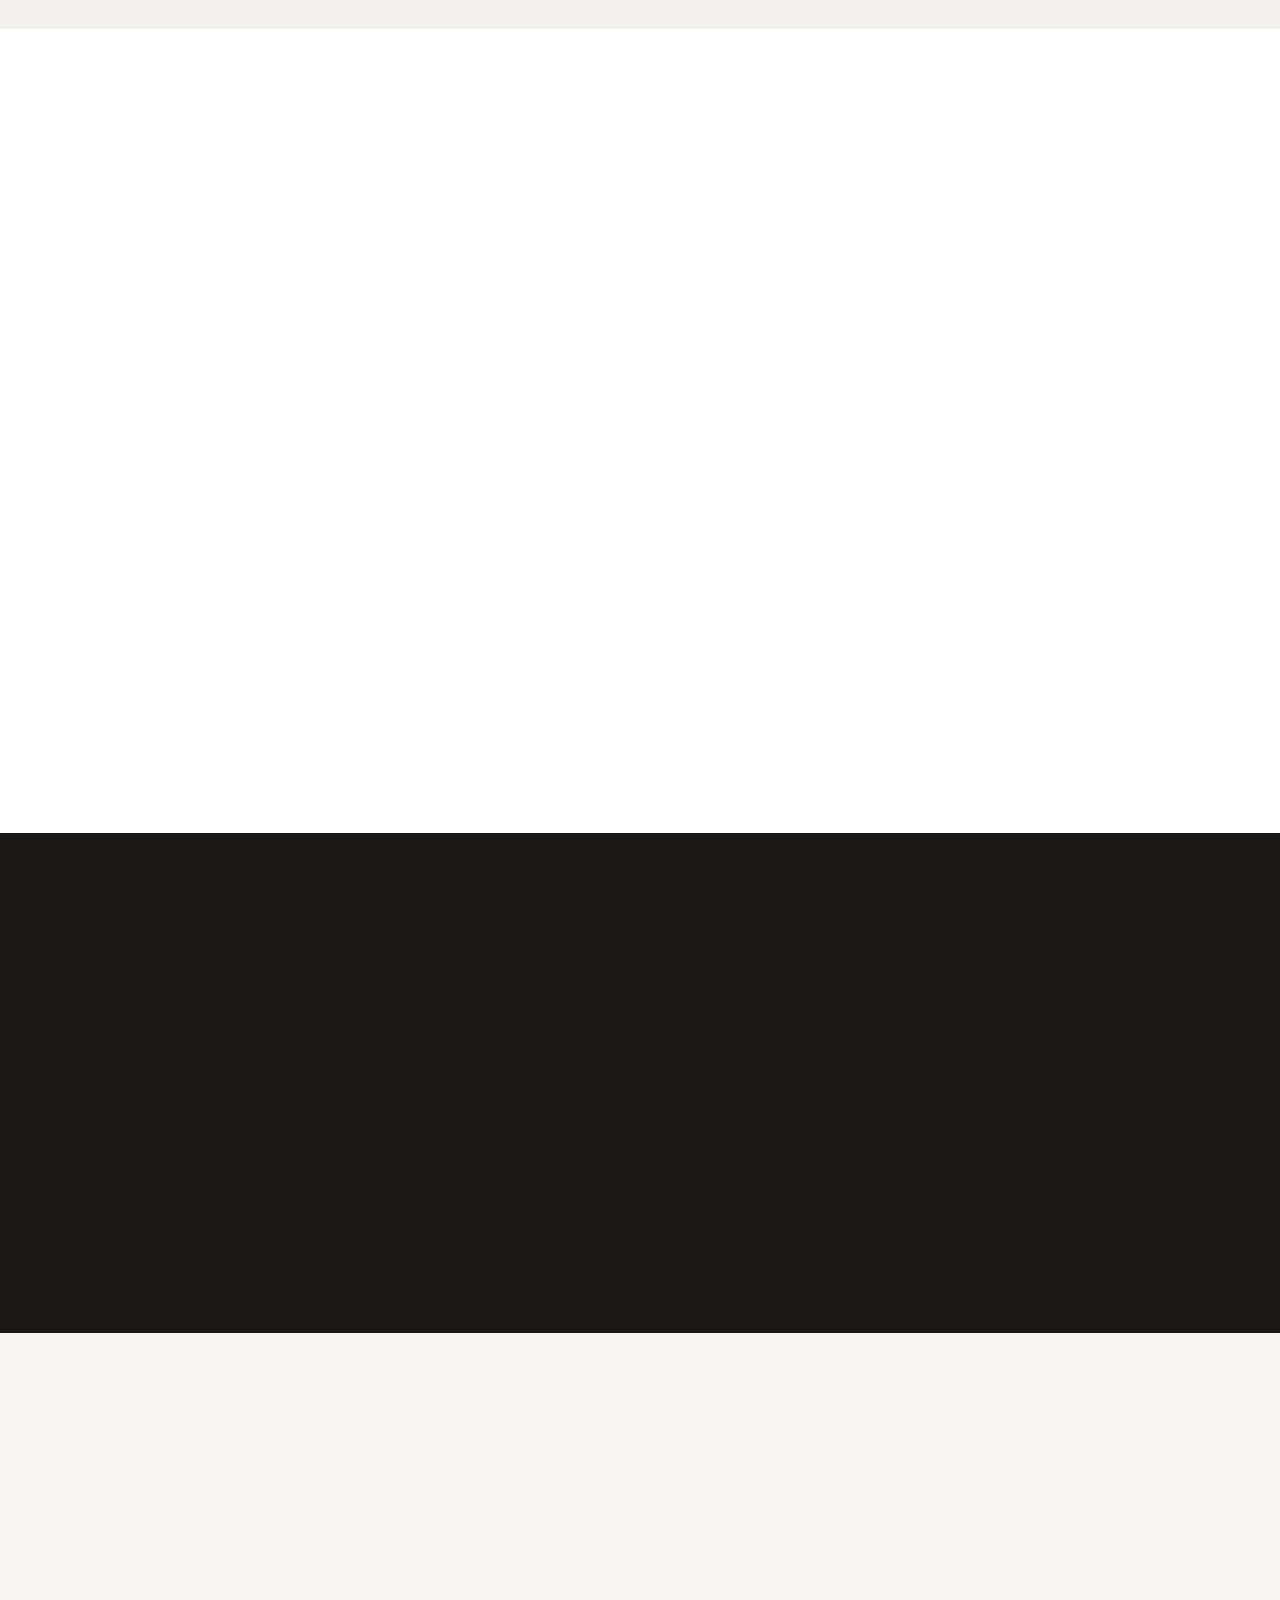
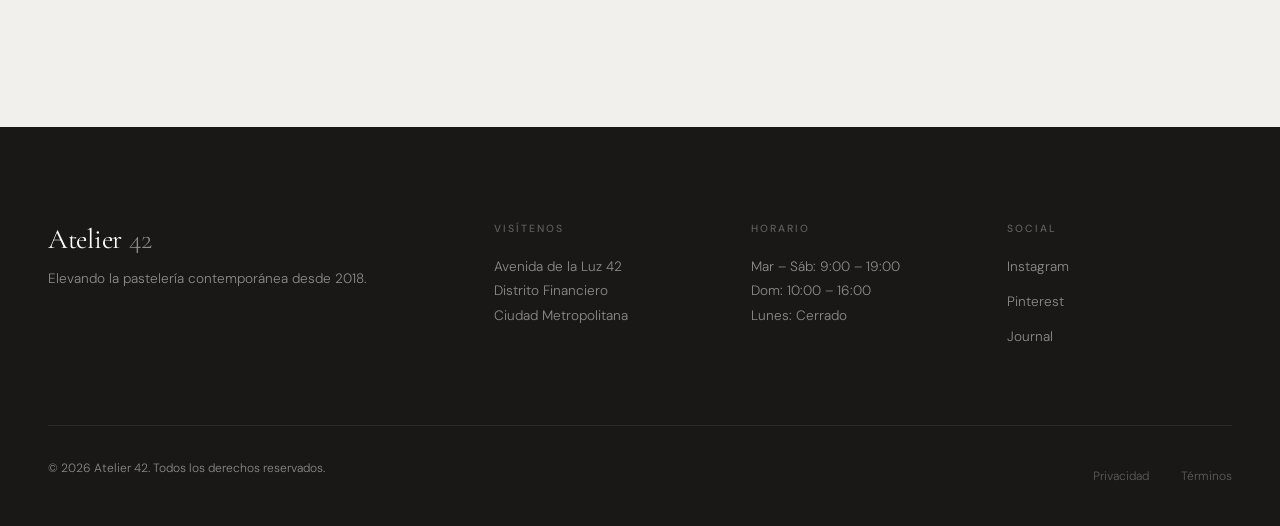
==== commit 4bcc254e: "Agregamos la imagen del banner en alta calidad" ====
--- a/index.html
+++ b/index.html
@@ -3,7 +3,7 @@
 <head>
     <meta charset="UTF-8">
     <meta name="viewport" content="width=device-width, initial-scale=1.0">
-    <title>Atelier 42 | Pastelería Boutique</title>
+    <title>Atelier 42 | Alta Repostería</title>
     <meta name="description" content="El arte de la pastelería. Una experiencia sensorial única, donde la precisión se encuentra con la elegancia.">
     <link rel="preconnect" href="https://fonts.googleapis.com">
     <link rel="preconnect" href="https://fonts.gstatic.com" crossorigin>
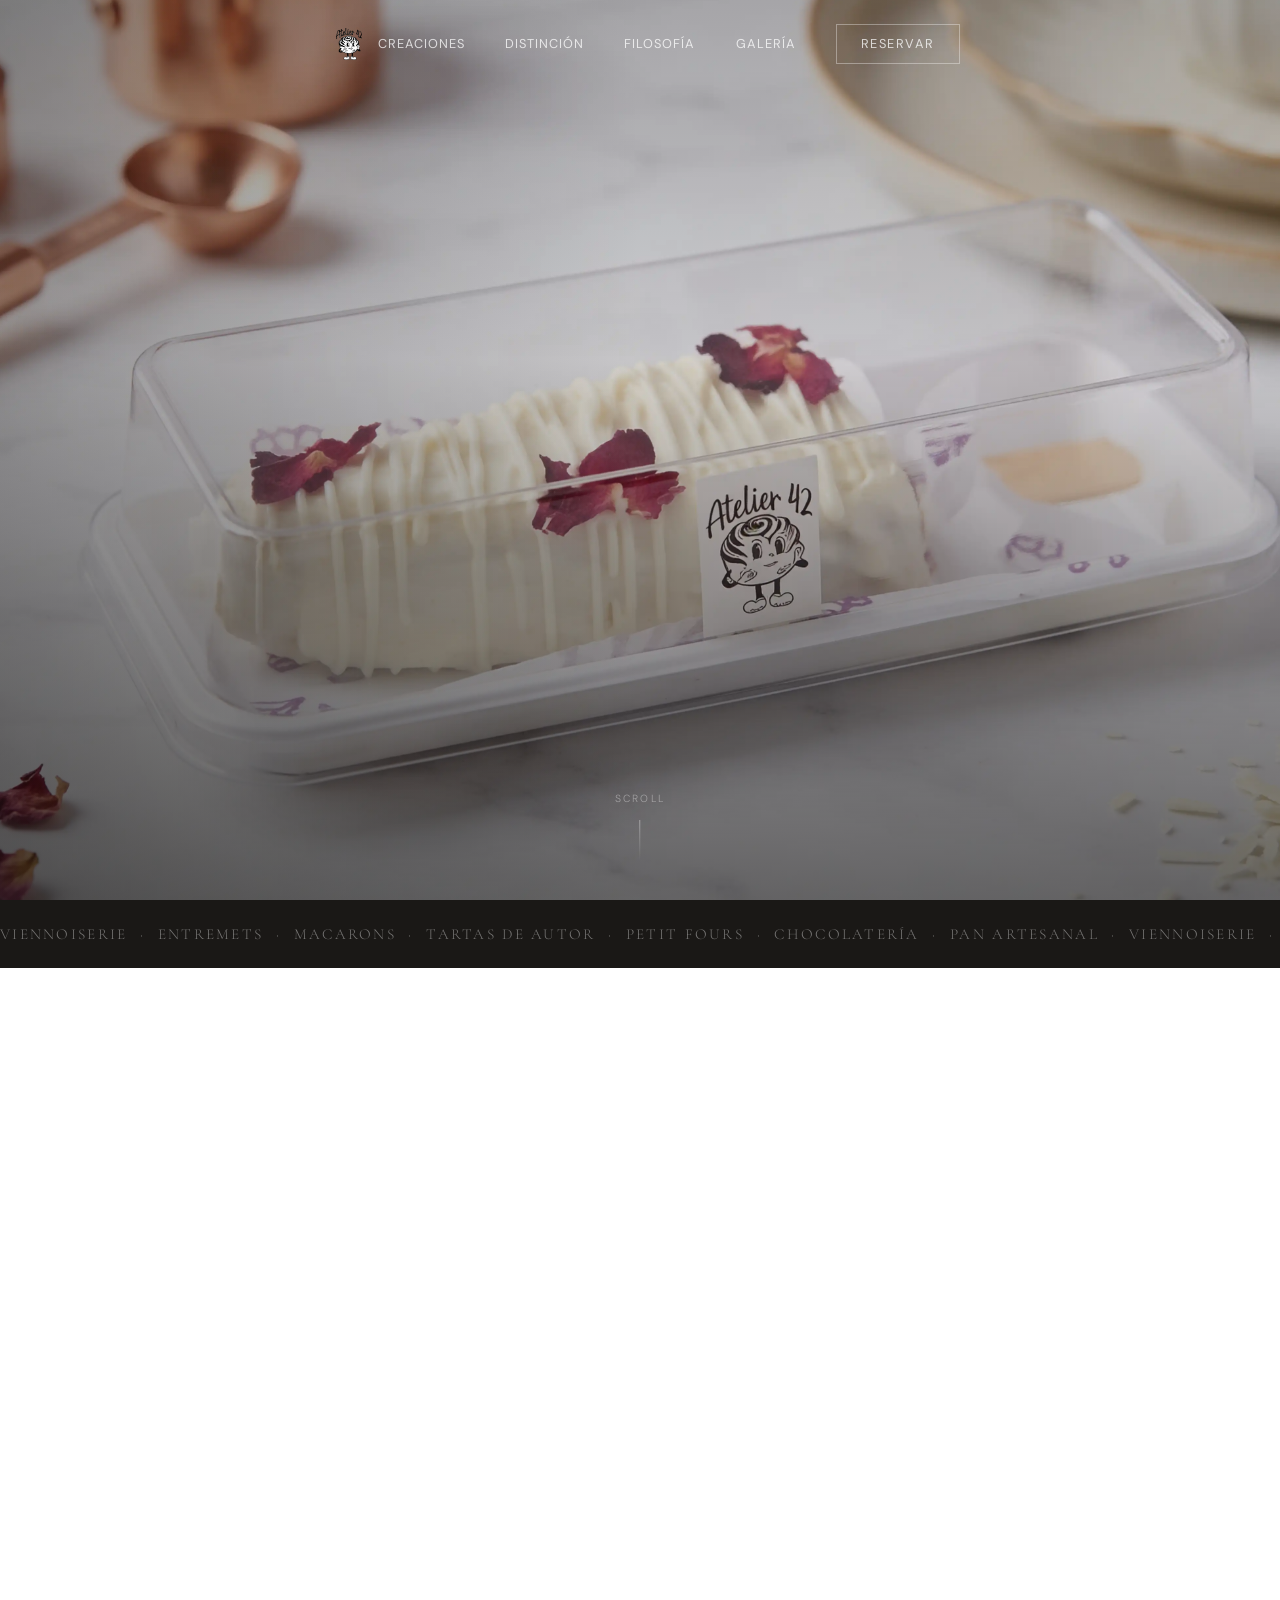
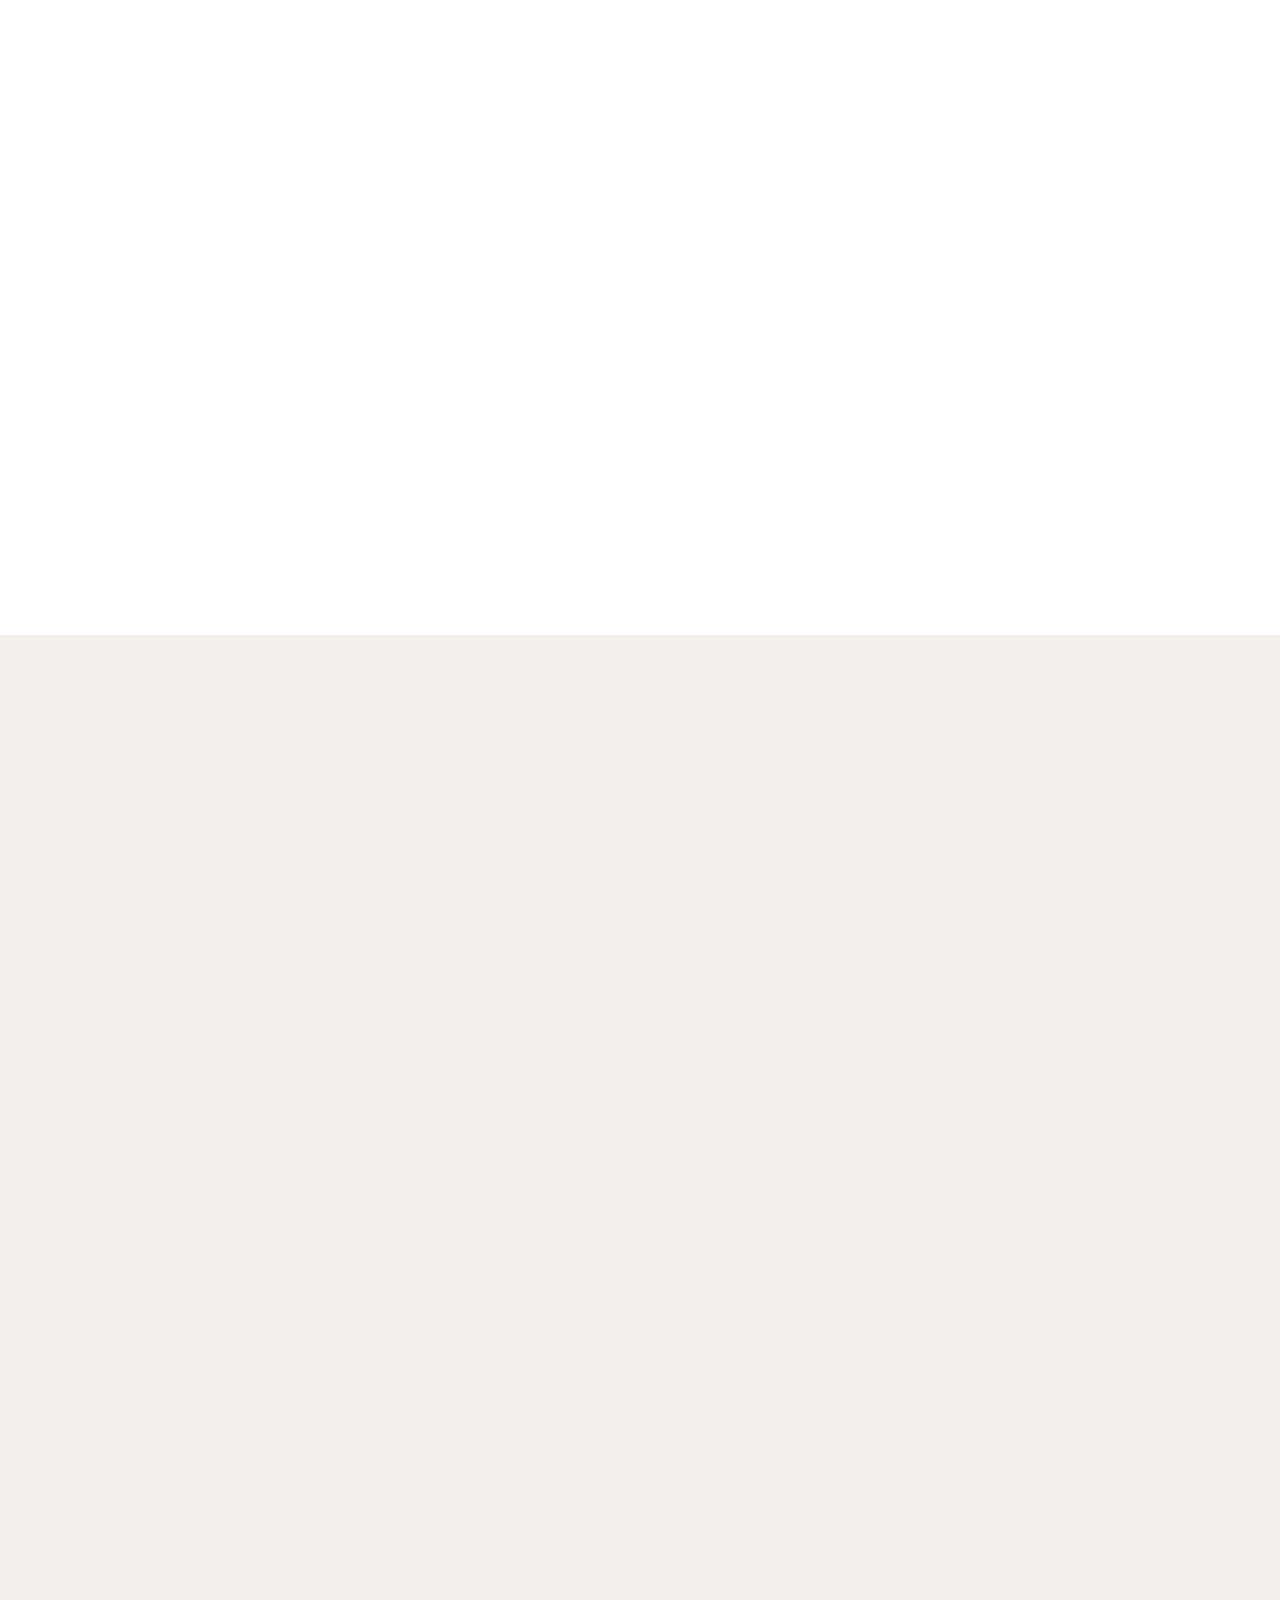
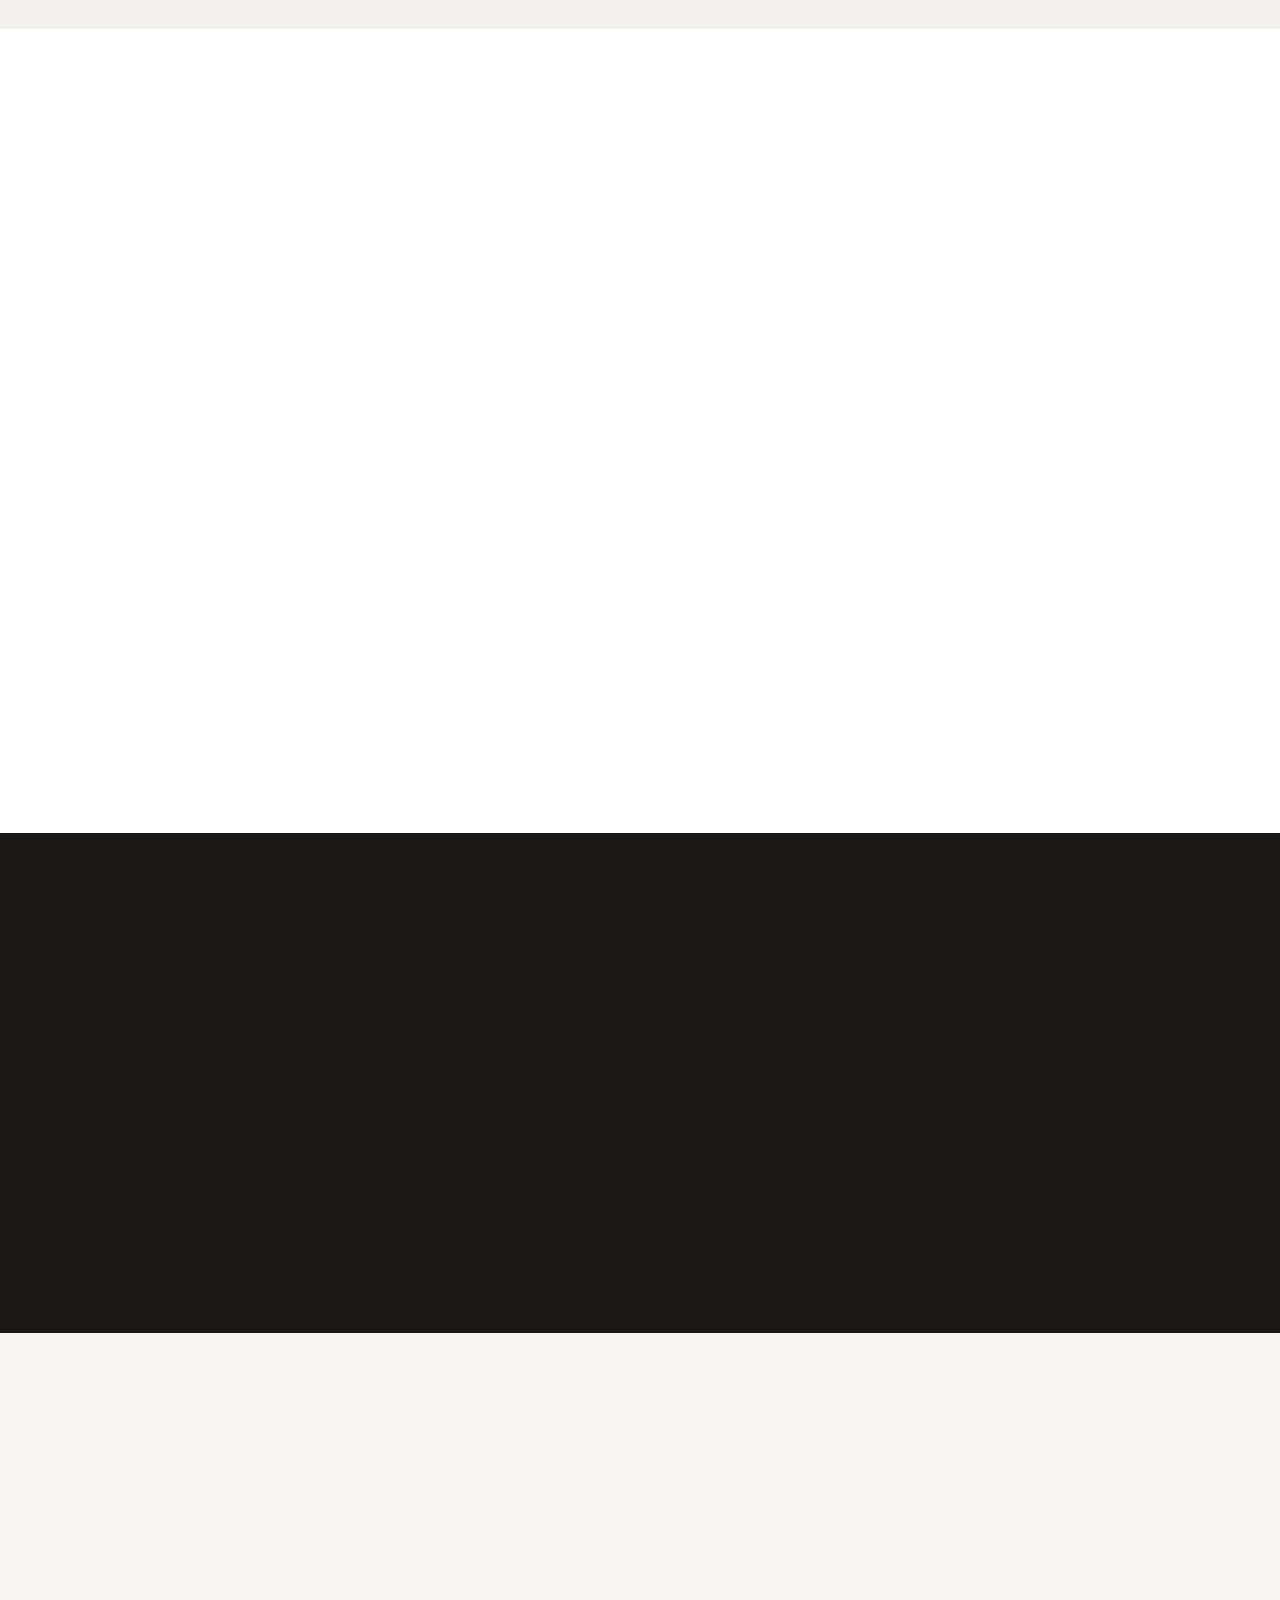
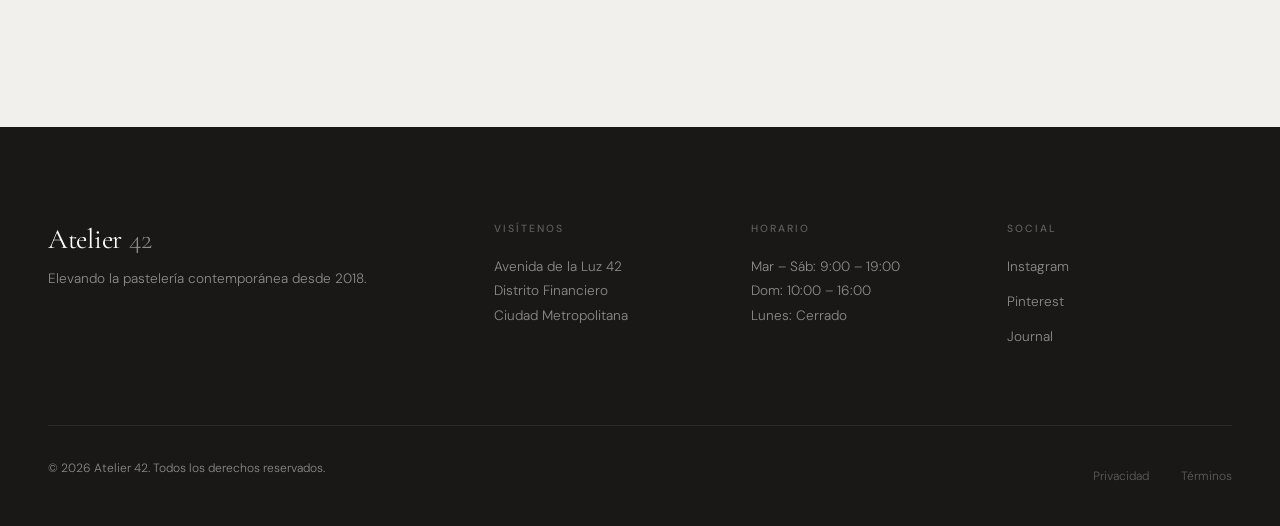
==== commit 9f7c736e: "ajustes en el hero de bienvenida" ====
--- a/index.html
+++ b/index.html
@@ -40,13 +40,13 @@
         </div>
         <div class="hero-content">
             <div class="hero-inner fade-up-element">
-                <span class="eyebrow">Pastelería Boutique · Est. 2018</span>
-                <h1 class="hero-title">El Arte<br>de lo <em>Sublime</em></h1>
+                <span class="eyebrow">Repostería de autor · Est. 2012</span>
+                <h1 class="hero-title">Técnica impecable,<br>sabor<em> Honesto</em></h1>
                 <div class="hero-divider"></div>
-                <p class="hero-subtitle">Una experiencia sensorial donde la precisión técnica se encuentra con la poesía visual. Cada pieza, una obra efímera.</p>
+                <p class="hero-subtitle">Desde nuestro taller en Puebla, creamos piezas de panadería y alta repostería que celebran el proceso artesanal.</p>
                 <div class="hero-actions">
-                    <a href="#creations" class="btn-atelier btn-atelier-primary">Descubrir Colección</a>
-                    <a href="#about" class="btn-atelier btn-atelier-ghost">Nuestra Historia</a>
+                    <a href="#creations" class="btn-atelier btn-atelier-primary">Explorar creaciones</a>
+                    <a href="#about" class="btn-atelier btn-atelier-ghost">Has tu pedido</a>
                 </div>
             </div>
         </div>
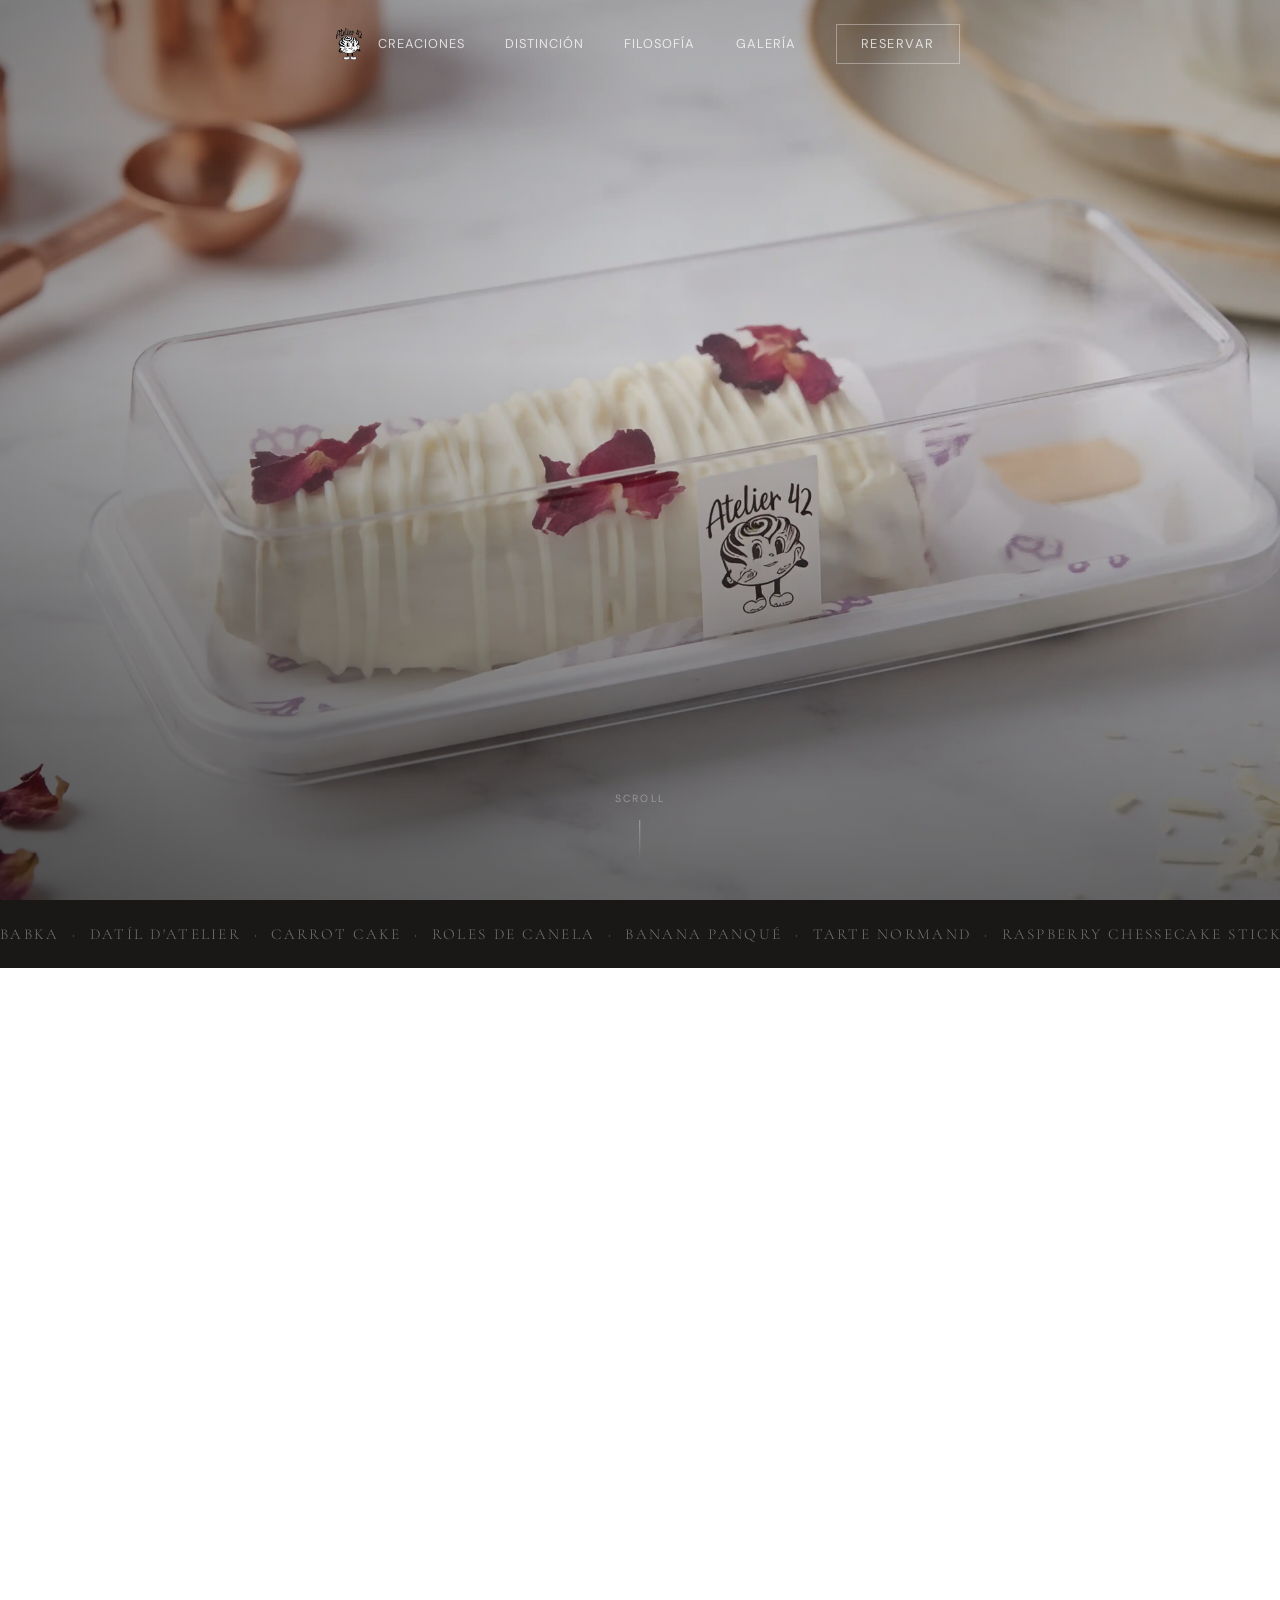
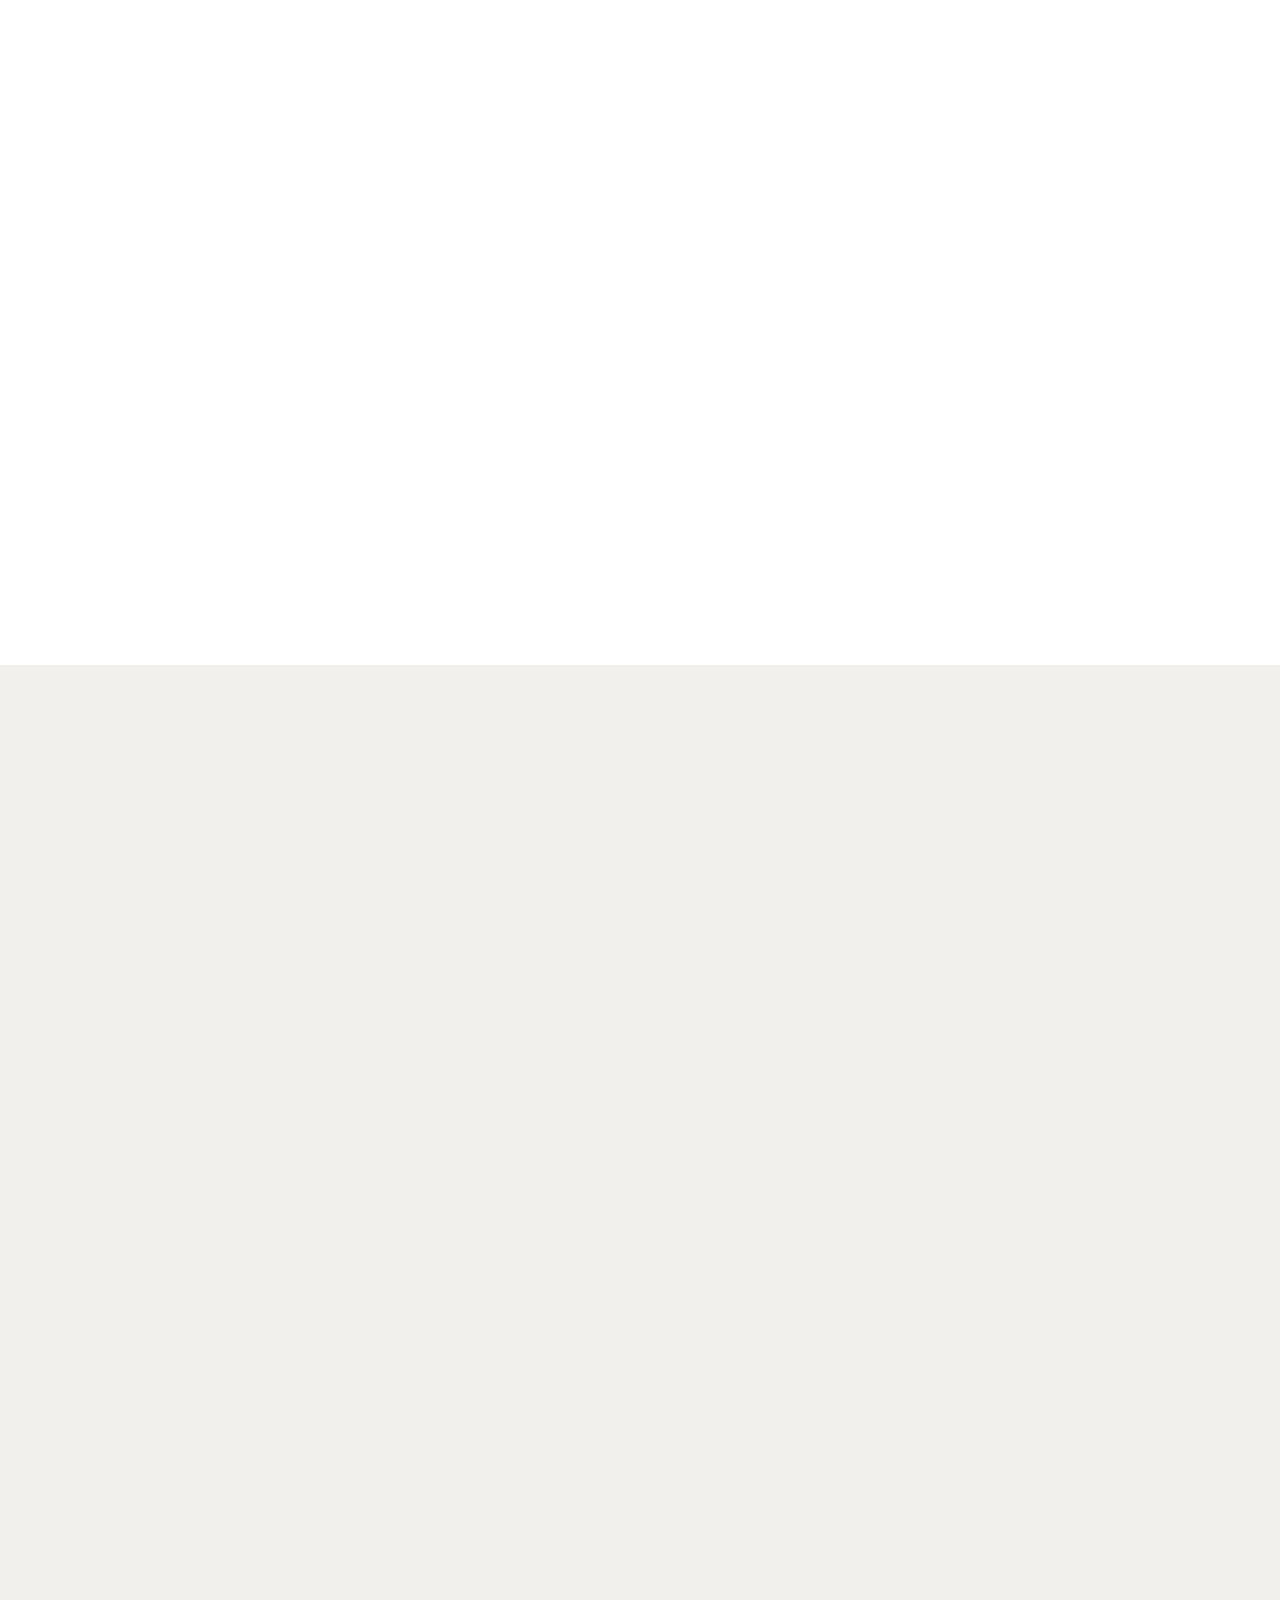
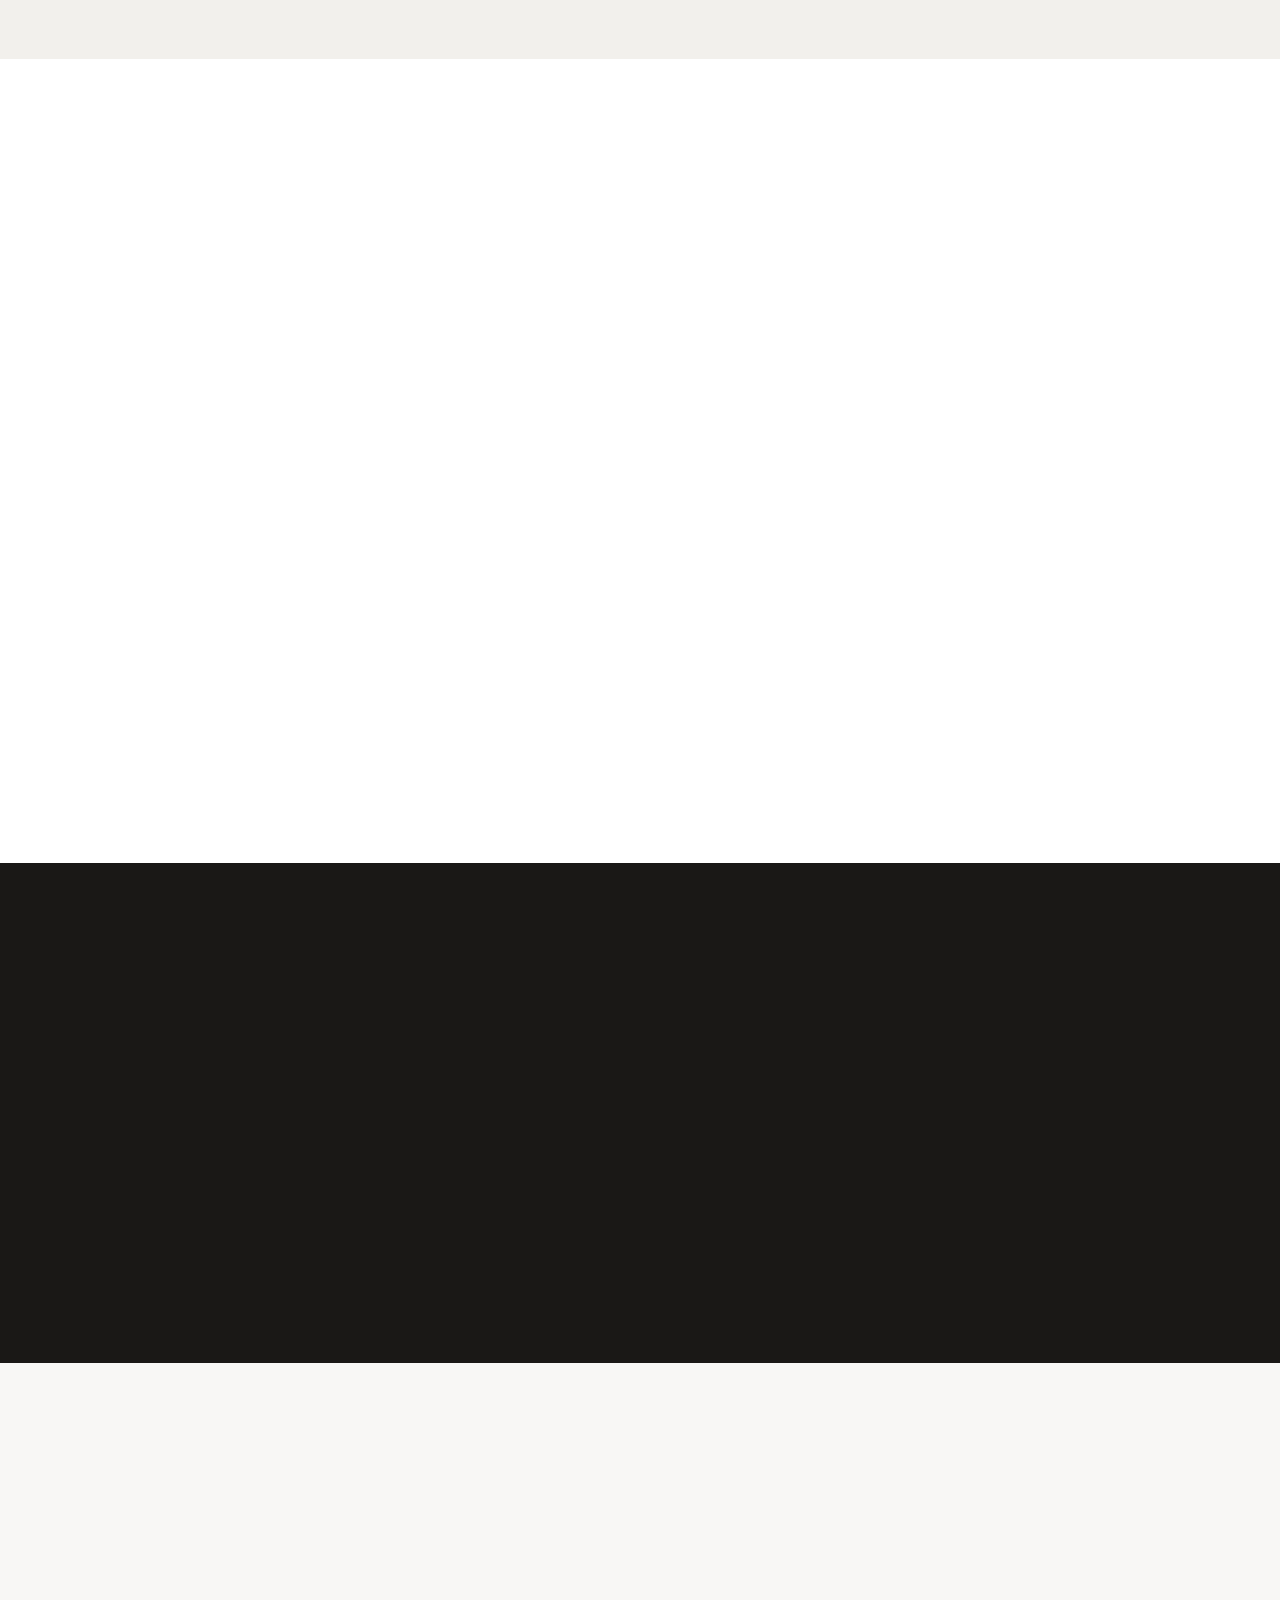
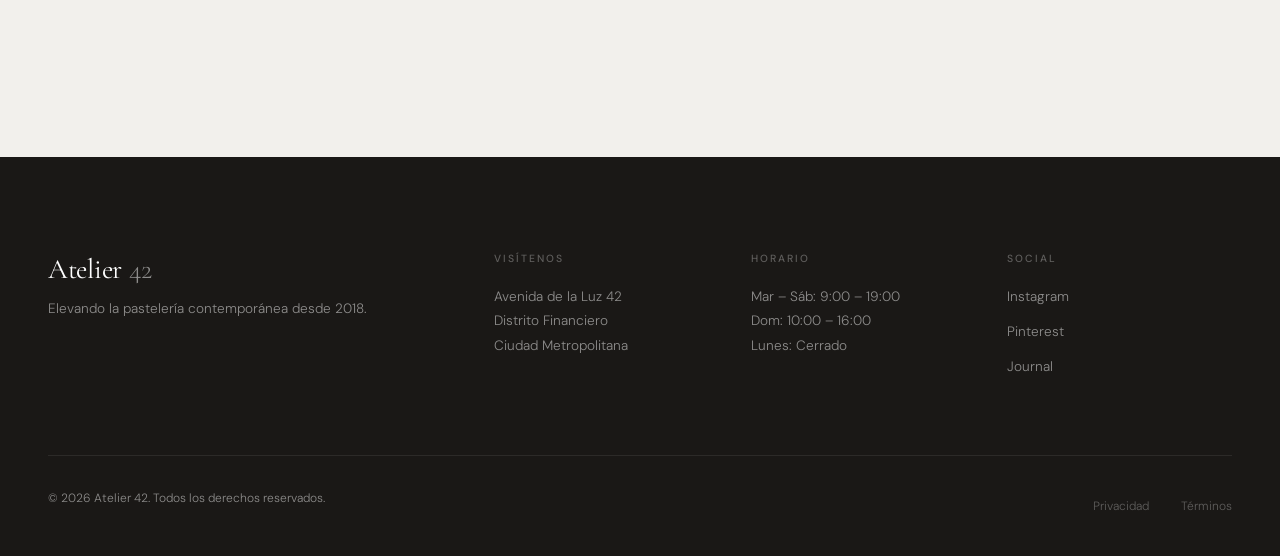
==== commit 99646198: "Pusimos el babka" ====
--- a/index.html
+++ b/index.html
@@ -46,7 +46,7 @@
                 <p class="hero-subtitle">Desde nuestro taller en Puebla, creamos piezas de panadería y alta repostería que celebran el proceso artesanal.</p>
                 <div class="hero-actions">
                     <a href="#creations" class="btn-atelier btn-atelier-primary">Explorar creaciones</a>
-                    <a href="#about" class="btn-atelier btn-atelier-ghost">Has tu pedido</a>
+                    <a href="#about" class="btn-atelier btn-atelier-ghost">Haz tu pedido</a>
                 </div>
             </div>
         </div>
@@ -58,7 +58,7 @@
 
     <section class="marquee-strip">
         <div class="marquee-track">
-            <span>Viennoiserie  ·  Entremets  ·  Macarons  ·  Tartas de Autor  ·  Petit Fours  ·  Chocolatería  ·  Pan Artesanal  ·  Viennoiserie  ·  Entremets  ·  Macarons  ·  Tartas de Autor  ·  Petit Fours  ·  Chocolatería  ·  Pan Artesanal  · </span>
+            <span>Babka  ·  Datíl D'Atelier  ·  Carrot Cake  ·  Roles de Canela  ·  Banana Panqué  ·  Tarte Normand  ·  Raspberry Chessecake Sticks  ·  Mango Chessecake  ·  Flan  · </span>
         </div>
     </section>
 
@@ -67,21 +67,21 @@
             <div class="section-header fade-up-element">
                 <span class="eyebrow">La Colección</span>
                 <h2>Nuestras Creaciones</h2>
-                <p class="section-lead">Obras maestras en miniatura, elaboradas diariamente con ingredientes de origen extraordinario.</p>
+                <p class="section-lead">En Atelier 42, el ingrediente principal es el rigor. Seleccionamos cada elemento —desde las rosas comestibles hasta el cacao más fino— para asegurar que lo rústico de nuestra presentación esconda una complejidad técnica que sorprenda al paladar.</p>
             </div>
             <div class="creations-grid">
                 <article class="creation-card fade-up-element">
                     <div class="card-image-wrapper">
                         <div class="card-image">
-                            <img src="https://images.unsplash.com/photo-1555507036-ab1e4006a8a0?auto=format&fit=crop&q=80&w=600" alt="Croissant artesanal de mantequilla" loading="lazy">
-                        </div>
-                        <span class="card-tag">Signature</span>
+                            <img src="./assets/img/products/babka/babka_cortado_closeup2.webp" alt="Croissant artesanal de mantequilla" loading="lazy">
+                        </div>
+                        <span class="card-tag">Tamaño único</span>
                     </div>
                     <div class="card-content">
-                        <span class="card-category">Viennoiserie</span>
-                        <h3>Croissant Clásico</h3>
-                        <p>Capas de perfección dorada, elaboradas con mantequilla de Normandía y un proceso de laminado de 72 horas que revela texturas imposibles.</p>
-                        <span class="card-price">Desde €4.80</span>
+                        <span class="card-category">Panadería</span>
+                        <h3>Babka</h3>
+                        <p>Nuestra versión del pan originario de Europa del este, con el mismo nombre, hecho con mantequilla y trenzado de doble chocolate aromatizado.</p>
+                        <span class="card-price">$370.00 MXN</span>
                     </div>
                 </article>
                 <article class="creation-card fade-up-element" style="transition-delay:0.15s">
@@ -112,6 +112,7 @@
                         <span class="card-price">Desde €48.00</span>
                     </div>
                 </article>
+                
             </div>
         </div>
     </section>
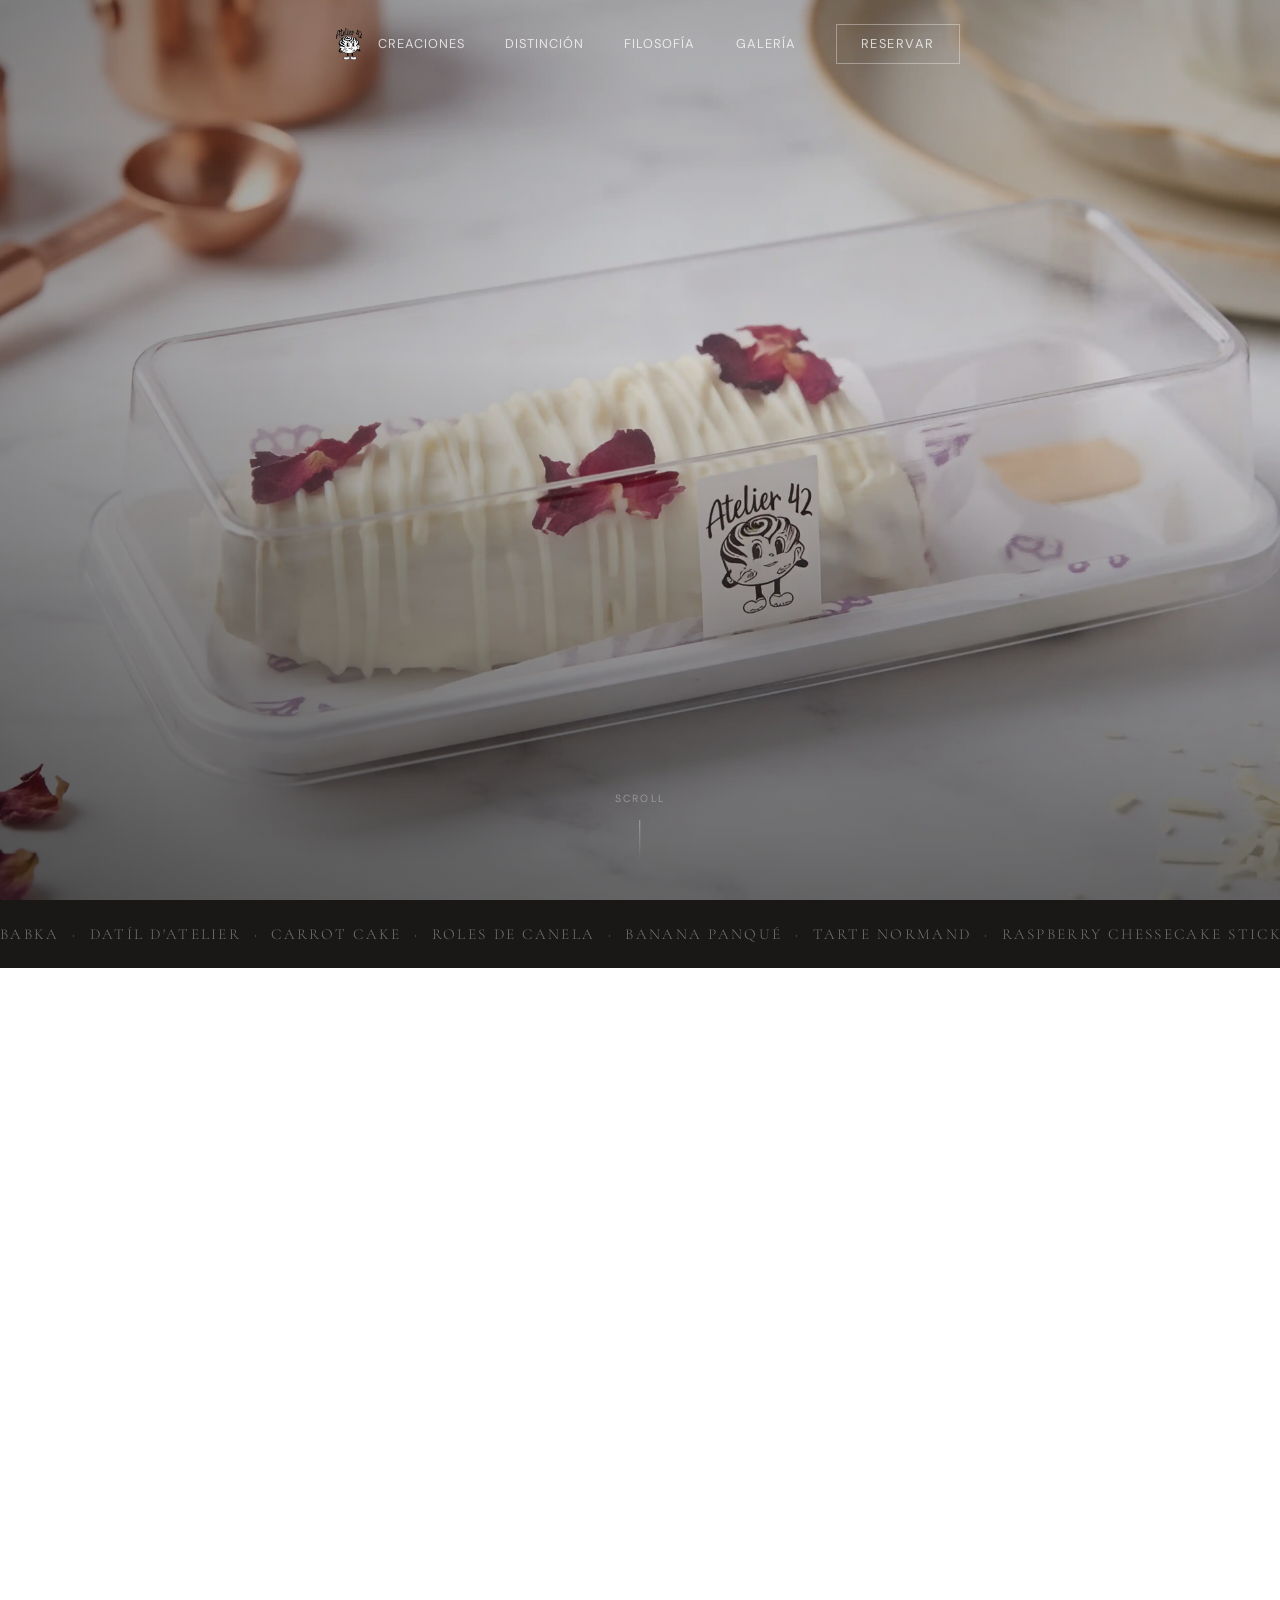
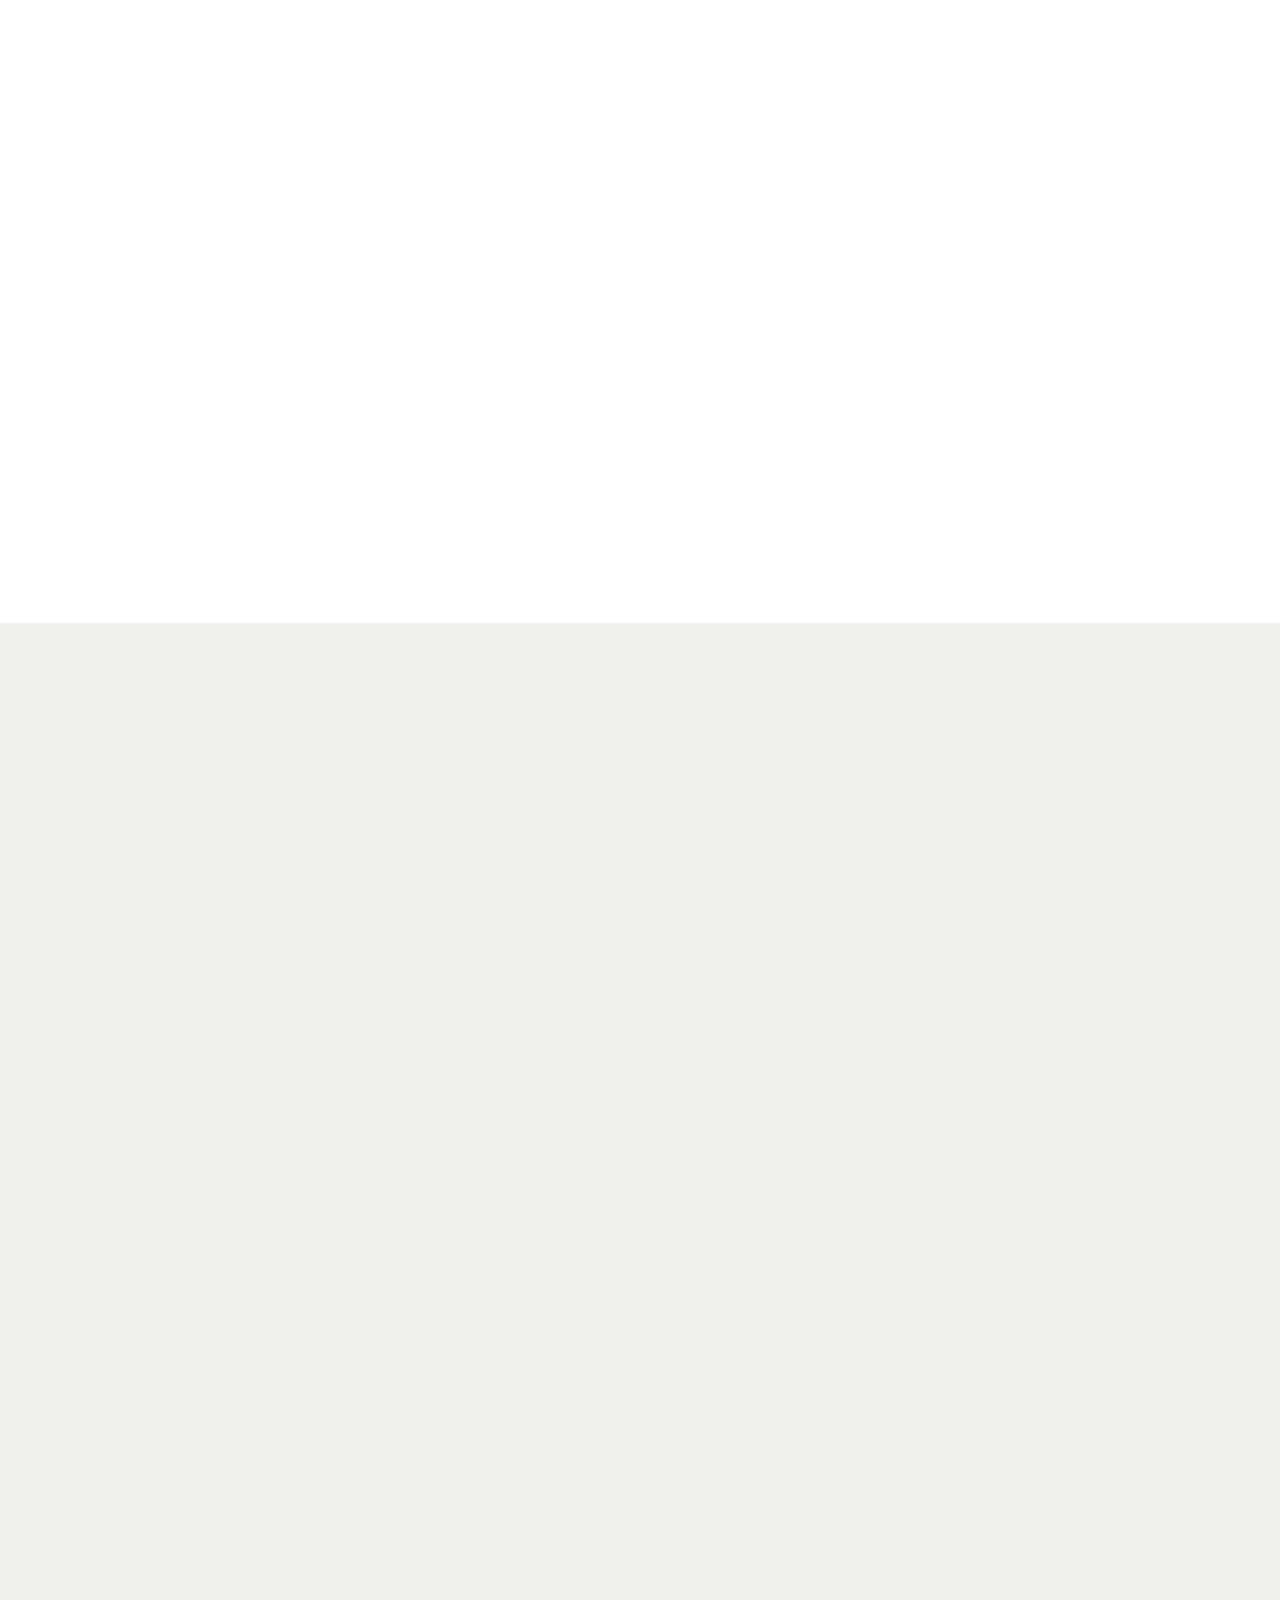
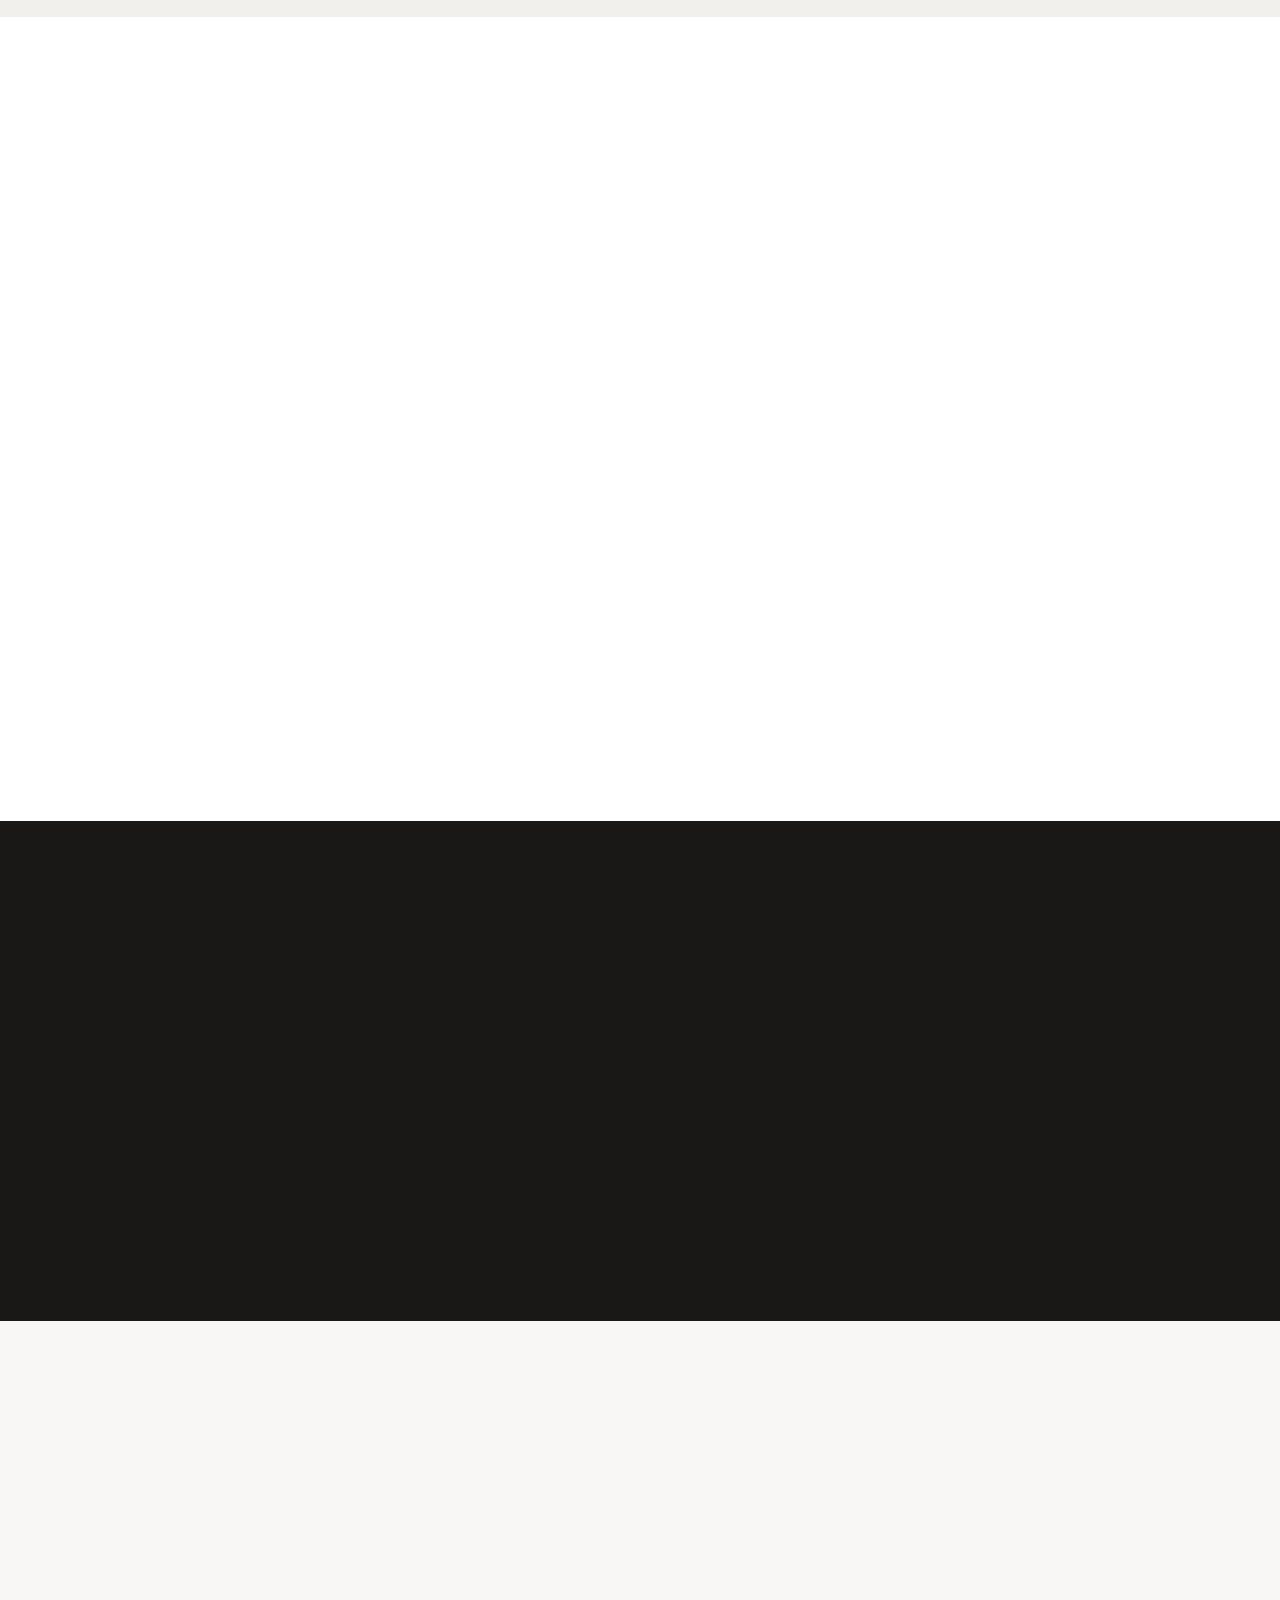
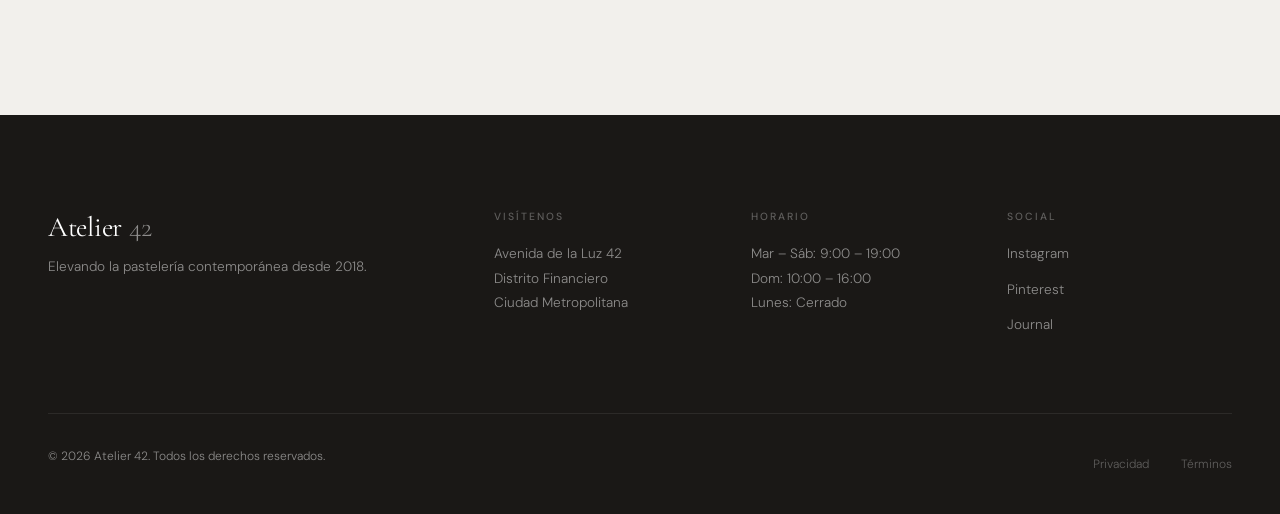
==== commit 78fe6191: "añadimos el espacio para las 9 tarjetas" ====
--- a/index.html
+++ b/index.html
@@ -70,6 +70,7 @@
                 <p class="section-lead">En Atelier 42, el ingrediente principal es el rigor. Seleccionamos cada elemento —desde las rosas comestibles hasta el cacao más fino— para asegurar que lo rústico de nuestra presentación esconda una complejidad técnica que sorprenda al paladar.</p>
             </div>
             <div class="creations-grid">
+                <!-- Babka -->
                 <article class="creation-card fade-up-element">
                     <div class="card-image-wrapper">
                         <div class="card-image">
@@ -84,6 +85,7 @@
                         <span class="card-price">$370.00 MXN</span>
                     </div>
                 </article>
+                <!-- Datíl D'Atelier -->
                 <article class="creation-card fade-up-element" style="transition-delay:0.15s">
                     <div class="card-image-wrapper">
                         <div class="card-image">
@@ -93,11 +95,12 @@
                     </div>
                     <div class="card-content">
                         <span class="card-category">Petit Gâteau</span>
-                        <h3>Macarons de Autor</h3>
-                        <p>Joyas de almendra y ganache, equilibrando texturas etéreas y notas de sabor precisas. Colecciones rotativas según la estación.</p>
-                        <span class="card-price">Desde €2.60</span>
-                    </div>
-                </article>
+                        <h3>Datíl D'Atelier</h3>
+                        <p>Suave bizcocho de datíl, estilo panqué, marmoleado con queso crema.</p>
+                        <span class="card-price">$380 MXN</span>
+                    </div>
+                </article>
+                <!-- Carrot Cake -->
                 <article class="creation-card fade-up-element" style="transition-delay:0.3s">
                     <div class="card-image-wrapper">
                         <div class="card-image">
@@ -107,9 +110,99 @@
                     </div>
                     <div class="card-content">
                         <span class="card-category">Alta Repostería</span>
-                        <h3>Entremets Signature</h3>
-                        <p>Piezas de vanguardia que desafían la gravedad y los sentidos. Chocolate de origen único, frutas de temporada y técnica impecable.</p>
-                        <span class="card-price">Desde €48.00</span>
+                        <h3>Carrot Cake</h3>
+                        <p>El clásico pastel de zanahoria con relleno y frosting de queso crema.</p>
+                        <span class="card-price">$420 MXN</span>
+                    </div>
+                </article>
+                <!-- Roles de Canela -->
+                <article class="creation-card fade-up-element">
+                    <div class="card-image-wrapper">
+                        <div class="card-image">
+                            <img src="./assets/img/products/babka/babka_cortado_closeup2.webp" alt="Croissant artesanal de mantequilla" loading="lazy">
+                        </div>
+                        <span class="card-tag">Tamaño único</span>
+                    </div>
+                    <div class="card-content">
+                        <span class="card-category">Panadería</span>
+                        <h3>Roles de Canela</h3>
+                        <p>Nuestra versión del pan originario de Europa del este, con el mismo nombre, hecho con mantequilla y trenzado de doble chocolate aromatizado.</p>
+                        <span class="card-price">$370.00 MXN</span>
+                    </div>
+                </article>
+                <!-- Banana Panqué -->
+                <article class="creation-card fade-up-element" style="transition-delay:0.15s">
+                    <div class="card-image-wrapper">
+                        <div class="card-image">
+                            <img src="https://images.unsplash.com/photo-1563729784474-d77dbb933a9e?auto=format&fit=crop&q=80&w=600" alt="Macarons de autor con sabores únicos" loading="lazy">
+                        </div>
+                        <span class="card-tag">Colección</span>
+                    </div>
+                    <div class="card-content">
+                        <span class="card-category">Petit Gâteau</span>
+                        <h3>Banana Panqué</h3>
+                        <p>Suave bizcocho de datíl, estilo panqué, marmoleado con queso crema.</p>
+                        <span class="card-price">$380 MXN</span>
+                    </div>
+                </article>
+                <!-- Tarte Normand -->
+                <article class="creation-card fade-up-element" style="transition-delay:0.3s">
+                    <div class="card-image-wrapper">
+                        <div class="card-image">
+                            <img src="https://images.unsplash.com/photo-1578985545062-69928b1d9587?auto=format&fit=crop&q=80&w=600" alt="Tarta signature de alta repostería" loading="lazy">
+                        </div>
+                        <span class="card-tag">Encargo</span>
+                    </div>
+                    <div class="card-content">
+                        <span class="card-category">Alta Repostería</span>
+                        <h3>Tarte Normand</h3>
+                        <p>El clásico pastel de zanahoria con relleno y frosting de queso crema.</p>
+                        <span class="card-price">$420 MXN</span>
+                    </div>
+                </article>
+                <!-- Raspberry Chessecake Sticks -->
+                <article class="creation-card fade-up-element">
+                    <div class="card-image-wrapper">
+                        <div class="card-image">
+                            <img src="./assets/img/products/babka/babka_cortado_closeup2.webp" alt="Croissant artesanal de mantequilla" loading="lazy">
+                        </div>
+                        <span class="card-tag">Tamaño único</span>
+                    </div>
+                    <div class="card-content">
+                        <span class="card-category">Panadería</span>
+                        <h3>Raspberry Chessecake Sticks</h3>
+                        <p>Nuestra versión del pan originario de Europa del este, con el mismo nombre, hecho con mantequilla y trenzado de doble chocolate aromatizado.</p>
+                        <span class="card-price">$370.00 MXN</span>
+                    </div>
+                </article>
+                <!-- Mango Chessecake -->
+                <article class="creation-card fade-up-element" style="transition-delay:0.15s">
+                    <div class="card-image-wrapper">
+                        <div class="card-image">
+                            <img src="https://images.unsplash.com/photo-1563729784474-d77dbb933a9e?auto=format&fit=crop&q=80&w=600" alt="Macarons de autor con sabores únicos" loading="lazy">
+                        </div>
+                        <span class="card-tag">Colección</span>
+                    </div>
+                    <div class="card-content">
+                        <span class="card-category">Petit Gâteau</span>
+                        <h3>Mango Chessecake</h3>
+                        <p>Suave bizcocho de datíl, estilo panqué, marmoleado con queso crema.</p>
+                        <span class="card-price">$380 MXN</span>
+                    </div>
+                </article>
+                <!-- Flan -->
+                <article class="creation-card fade-up-element" style="transition-delay:0.3s">
+                    <div class="card-image-wrapper">
+                        <div class="card-image">
+                            <img src="https://images.unsplash.com/photo-1578985545062-69928b1d9587?auto=format&fit=crop&q=80&w=600" alt="Tarta signature de alta repostería" loading="lazy">
+                        </div>
+                        <span class="card-tag">Encargo</span>
+                    </div>
+                    <div class="card-content">
+                        <span class="card-category">Alta Repostería</span>
+                        <h3>Flan</h3>
+                        <p>El clásico pastel de zanahoria con relleno y frosting de queso crema.</p>
+                        <span class="card-price">$420 MXN</span>
                     </div>
                 </article>
                 
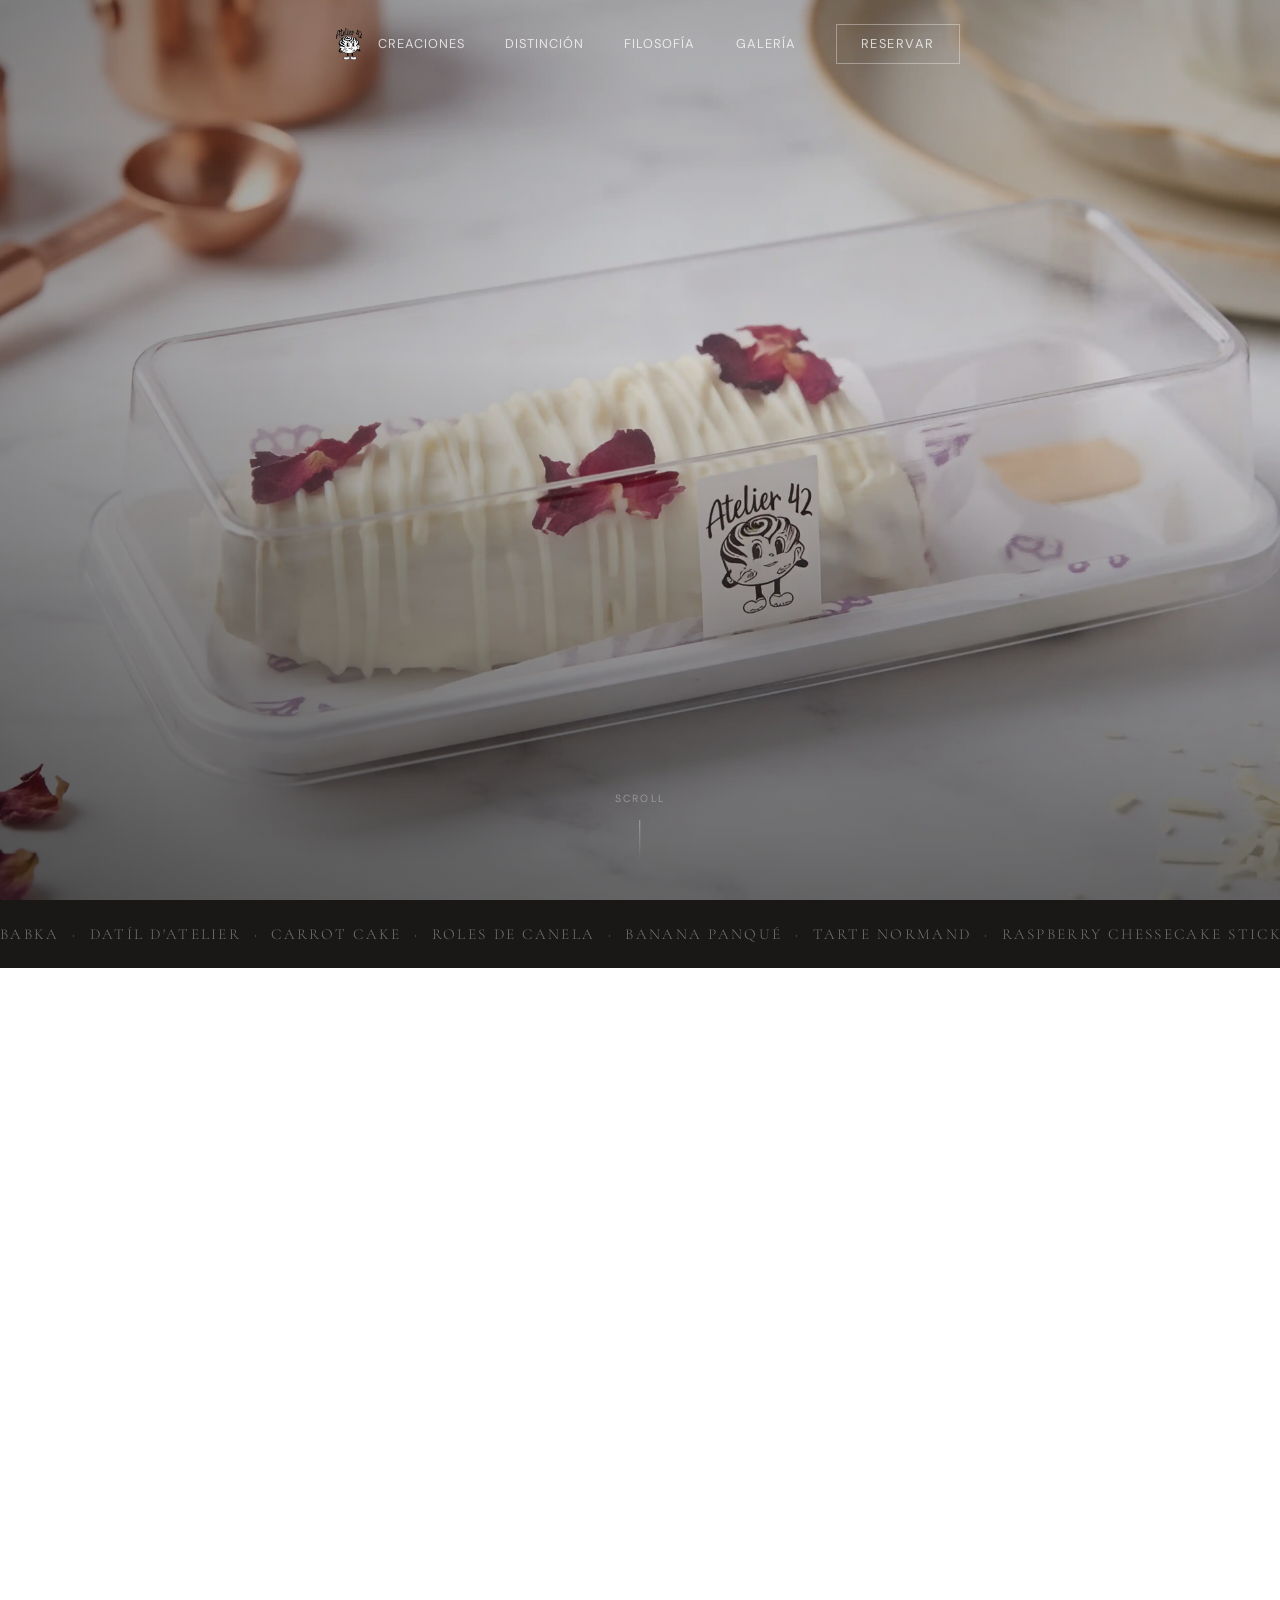
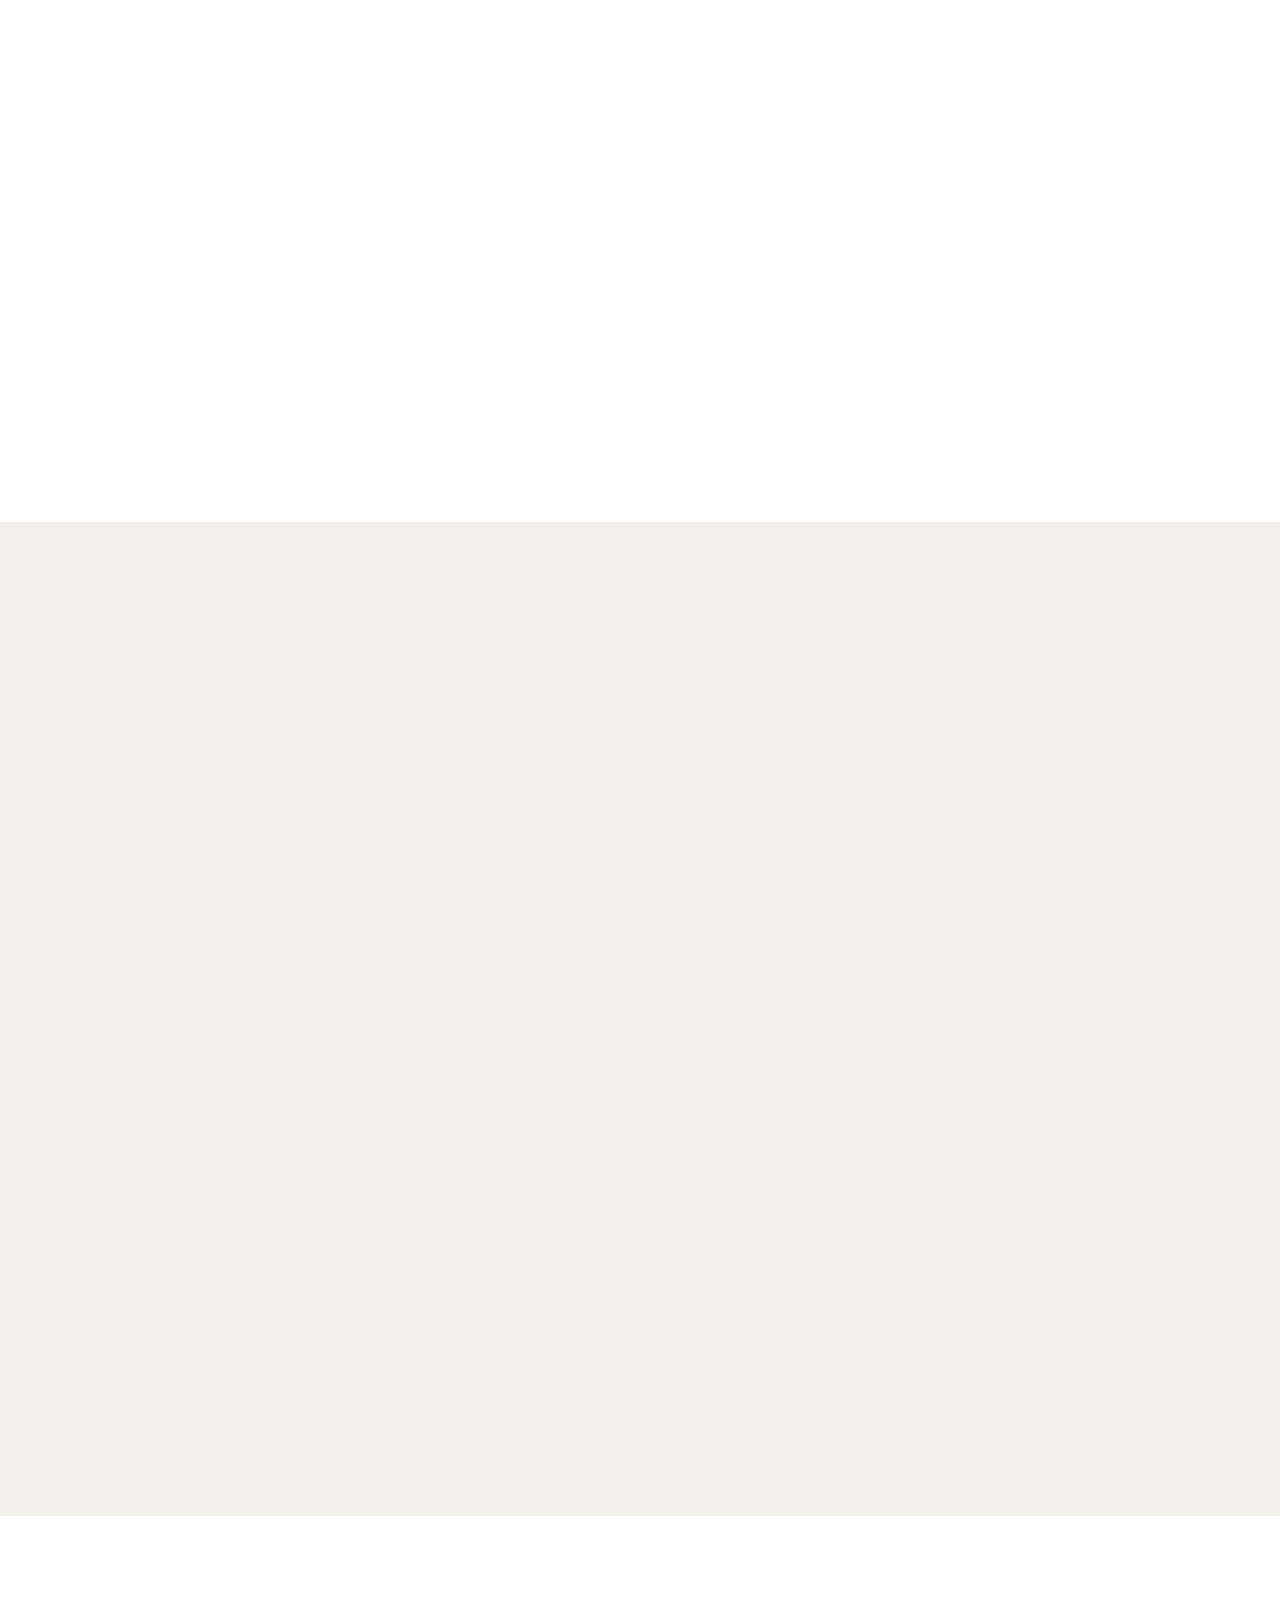
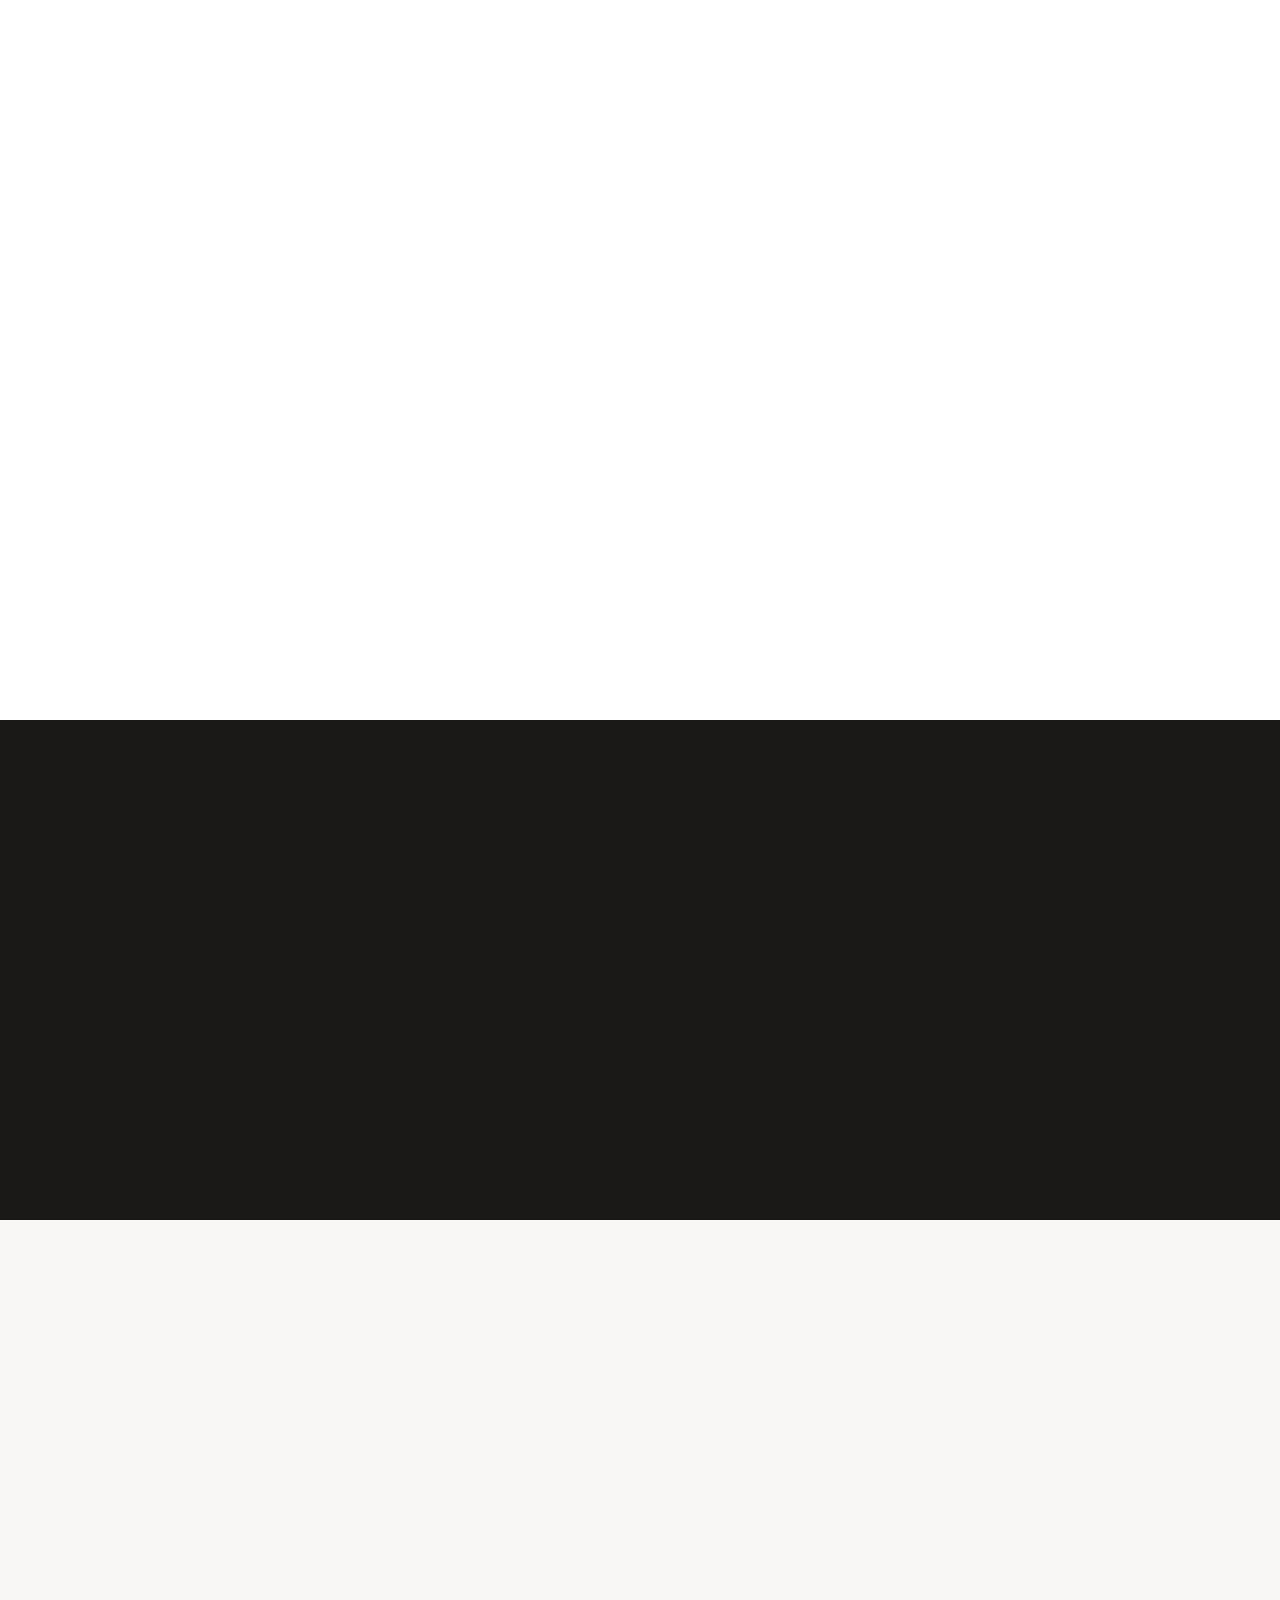
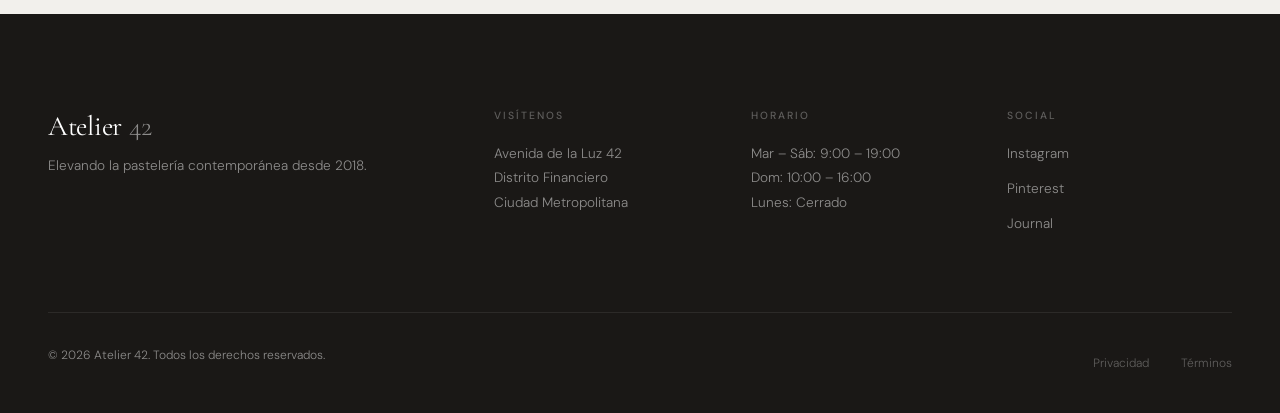
==== commit 47c9e5ce: "actualizamos hasta el espacio para la tarta normanda" ====
--- a/index.html
+++ b/index.html
@@ -79,7 +79,7 @@
                         <span class="card-tag">Tamaño único</span>
                     </div>
                     <div class="card-content">
-                        <span class="card-category">Panadería</span>
+                        <span class="card-category">10-12 porciones</span>
                         <h3>Babka</h3>
                         <p>Nuestra versión del pan originario de Europa del este, con el mismo nombre, hecho con mantequilla y trenzado de doble chocolate aromatizado.</p>
                         <span class="card-price">$370.00 MXN</span>
@@ -89,12 +89,12 @@
                 <article class="creation-card fade-up-element" style="transition-delay:0.15s">
                     <div class="card-image-wrapper">
                         <div class="card-image">
-                            <img src="https://images.unsplash.com/photo-1563729784474-d77dbb933a9e?auto=format&fit=crop&q=80&w=600" alt="Macarons de autor con sabores únicos" loading="lazy">
-                        </div>
-                        <span class="card-tag">Colección</span>
-                    </div>
-                    <div class="card-content">
-                        <span class="card-category">Petit Gâteau</span>
+                            <img src="./assets/img/products/datil/datil1.webp" alt="Macarons de autor con sabores únicos" loading="lazy">
+                        </div>
+                        <span class="card-tag">Tamaño único</span>
+                    </div>
+                    <div class="card-content">
+                        <span class="card-category">6-8 porciones</span>
                         <h3>Datíl D'Atelier</h3>
                         <p>Suave bizcocho de datíl, estilo panqué, marmoleado con queso crema.</p>
                         <span class="card-price">$380 MXN</span>
@@ -104,12 +104,12 @@
                 <article class="creation-card fade-up-element" style="transition-delay:0.3s">
                     <div class="card-image-wrapper">
                         <div class="card-image">
-                            <img src="https://images.unsplash.com/photo-1578985545062-69928b1d9587?auto=format&fit=crop&q=80&w=600" alt="Tarta signature de alta repostería" loading="lazy">
-                        </div>
-                        <span class="card-tag">Encargo</span>
-                    </div>
-                    <div class="card-content">
-                        <span class="card-category">Alta Repostería</span>
+                            <img src="./assets/img/products/carrotcake/carrotcake1.webp" alt="Tarta signature de alta repostería" loading="lazy">
+                        </div>
+                        <span class="card-tag">Tamaño único</span>
+                    </div>
+                    <div class="card-content">
+                        <span class="card-category">10-12 porciones</span>
                         <h3>Carrot Cake</h3>
                         <p>El clásico pastel de zanahoria con relleno y frosting de queso crema.</p>
                         <span class="card-price">$420 MXN</span>
@@ -119,45 +119,45 @@
                 <article class="creation-card fade-up-element">
                     <div class="card-image-wrapper">
                         <div class="card-image">
-                            <img src="./assets/img/products/babka/babka_cortado_closeup2.webp" alt="Croissant artesanal de mantequilla" loading="lazy">
-                        </div>
-                        <span class="card-tag">Tamaño único</span>
-                    </div>
-                    <div class="card-content">
-                        <span class="card-category">Panadería</span>
+                            <img src="./assets/img/products/roles/rol1.webp" alt="Croissant artesanal de mantequilla" loading="lazy">
+                        </div>
+                        <span class="card-tag">Paquete</span>
+                    </div>
+                    <div class="card-content">
+                        <span class="card-category">4 porciones</span>
                         <h3>Roles de Canela</h3>
-                        <p>Nuestra versión del pan originario de Europa del este, con el mismo nombre, hecho con mantequilla y trenzado de doble chocolate aromatizado.</p>
-                        <span class="card-price">$370.00 MXN</span>
+                        <p>4 roles de canela, esponjosos, con cobertura de queso crema estilo rústico.</p>
+                        <span class="card-price">$200.00 MXN</span>
                     </div>
                 </article>
                 <!-- Banana Panqué -->
                 <article class="creation-card fade-up-element" style="transition-delay:0.15s">
                     <div class="card-image-wrapper">
                         <div class="card-image">
-                            <img src="https://images.unsplash.com/photo-1563729784474-d77dbb933a9e?auto=format&fit=crop&q=80&w=600" alt="Macarons de autor con sabores únicos" loading="lazy">
-                        </div>
-                        <span class="card-tag">Colección</span>
-                    </div>
-                    <div class="card-content">
-                        <span class="card-category">Petit Gâteau</span>
+                            <img src="./assets/img/products/bananapanque/bananapanque1.webp" alt="Macarons de autor con sabores únicos" loading="lazy">
+                        </div>
+                        <span class="card-tag">Tamaño único</span>
+                    </div>
+                    <div class="card-content">
+                        <span class="card-category">6-8 porciones</span>
                         <h3>Banana Panqué</h3>
-                        <p>Suave bizcocho de datíl, estilo panqué, marmoleado con queso crema.</p>
-                        <span class="card-price">$380 MXN</span>
+                        <p>Nuestra versión del "banana bread" americano, decorado con un glaseado de azucar morena.</p>
+                        <span class="card-price">$240 MXN</span>
                     </div>
                 </article>
                 <!-- Tarte Normand -->
                 <article class="creation-card fade-up-element" style="transition-delay:0.3s">
                     <div class="card-image-wrapper">
                         <div class="card-image">
-                            <img src="https://images.unsplash.com/photo-1578985545062-69928b1d9587?auto=format&fit=crop&q=80&w=600" alt="Tarta signature de alta repostería" loading="lazy">
-                        </div>
-                        <span class="card-tag">Encargo</span>
-                    </div>
-                    <div class="card-content">
-                        <span class="card-category">Alta Repostería</span>
+                            <img src="./assets/img/products/tartanormanda/tarta1.webp" alt="Tarta signature de alta repostería" loading="lazy">
+                        </div>
+                        <span class="card-tag">Varios tamaños</span>
+                    </div>
+                    <div class="card-content">
+                        <span class="card-category">Individual o 10-12 porciones</span>
                         <h3>Tarte Normand</h3>
-                        <p>El clásico pastel de zanahoria con relleno y frosting de queso crema.</p>
-                        <span class="card-price">$420 MXN</span>
+                        <p>Nuestra version de la tarta Normanda de manzanas originaria de Francia.</p>
+                        <span class="card-price">$40 MXN o $320 MXN</span>
                     </div>
                 </article>
                 <!-- Raspberry Chessecake Sticks -->
@@ -166,13 +166,13 @@
                         <div class="card-image">
                             <img src="./assets/img/products/babka/babka_cortado_closeup2.webp" alt="Croissant artesanal de mantequilla" loading="lazy">
                         </div>
-                        <span class="card-tag">Tamaño único</span>
-                    </div>
-                    <div class="card-content">
-                        <span class="card-category">Panadería</span>
+                        <span class="card-tag">Individual</span>
+                    </div>
+                    <div class="card-content">
+                        <span class="card-category">Porcion única o paquete</span>
                         <h3>Raspberry Chessecake Sticks</h3>
-                        <p>Nuestra versión del pan originario de Europa del este, con el mismo nombre, hecho con mantequilla y trenzado de doble chocolate aromatizado.</p>
-                        <span class="card-price">$370.00 MXN</span>
+                        <p>Detalles.</p>
+                        <span class="card-price">$150.00 MXN</span>
                     </div>
                 </article>
                 <!-- Mango Chessecake -->
@@ -181,12 +181,12 @@
                         <div class="card-image">
                             <img src="https://images.unsplash.com/photo-1563729784474-d77dbb933a9e?auto=format&fit=crop&q=80&w=600" alt="Macarons de autor con sabores únicos" loading="lazy">
                         </div>
-                        <span class="card-tag">Colección</span>
+                        <span class="card-tag">Varios tamaños</span>
                     </div>
                     <div class="card-content">
                         <span class="card-category">Petit Gâteau</span>
                         <h3>Mango Chessecake</h3>
-                        <p>Suave bizcocho de datíl, estilo panqué, marmoleado con queso crema.</p>
+                        <p>Super creamy, fresco y con ese aroma tan caracteristico del mango.</p>
                         <span class="card-price">$380 MXN</span>
                     </div>
                 </article>
@@ -201,8 +201,8 @@
                     <div class="card-content">
                         <span class="card-category">Alta Repostería</span>
                         <h3>Flan</h3>
-                        <p>El clásico pastel de zanahoria con relleno y frosting de queso crema.</p>
-                        <span class="card-price">$420 MXN</span>
+                        <p>¿Se necesita una descripción?</p>
+                        <span class="card-price">$25 MXN</span>
                     </div>
                 </article>
                 
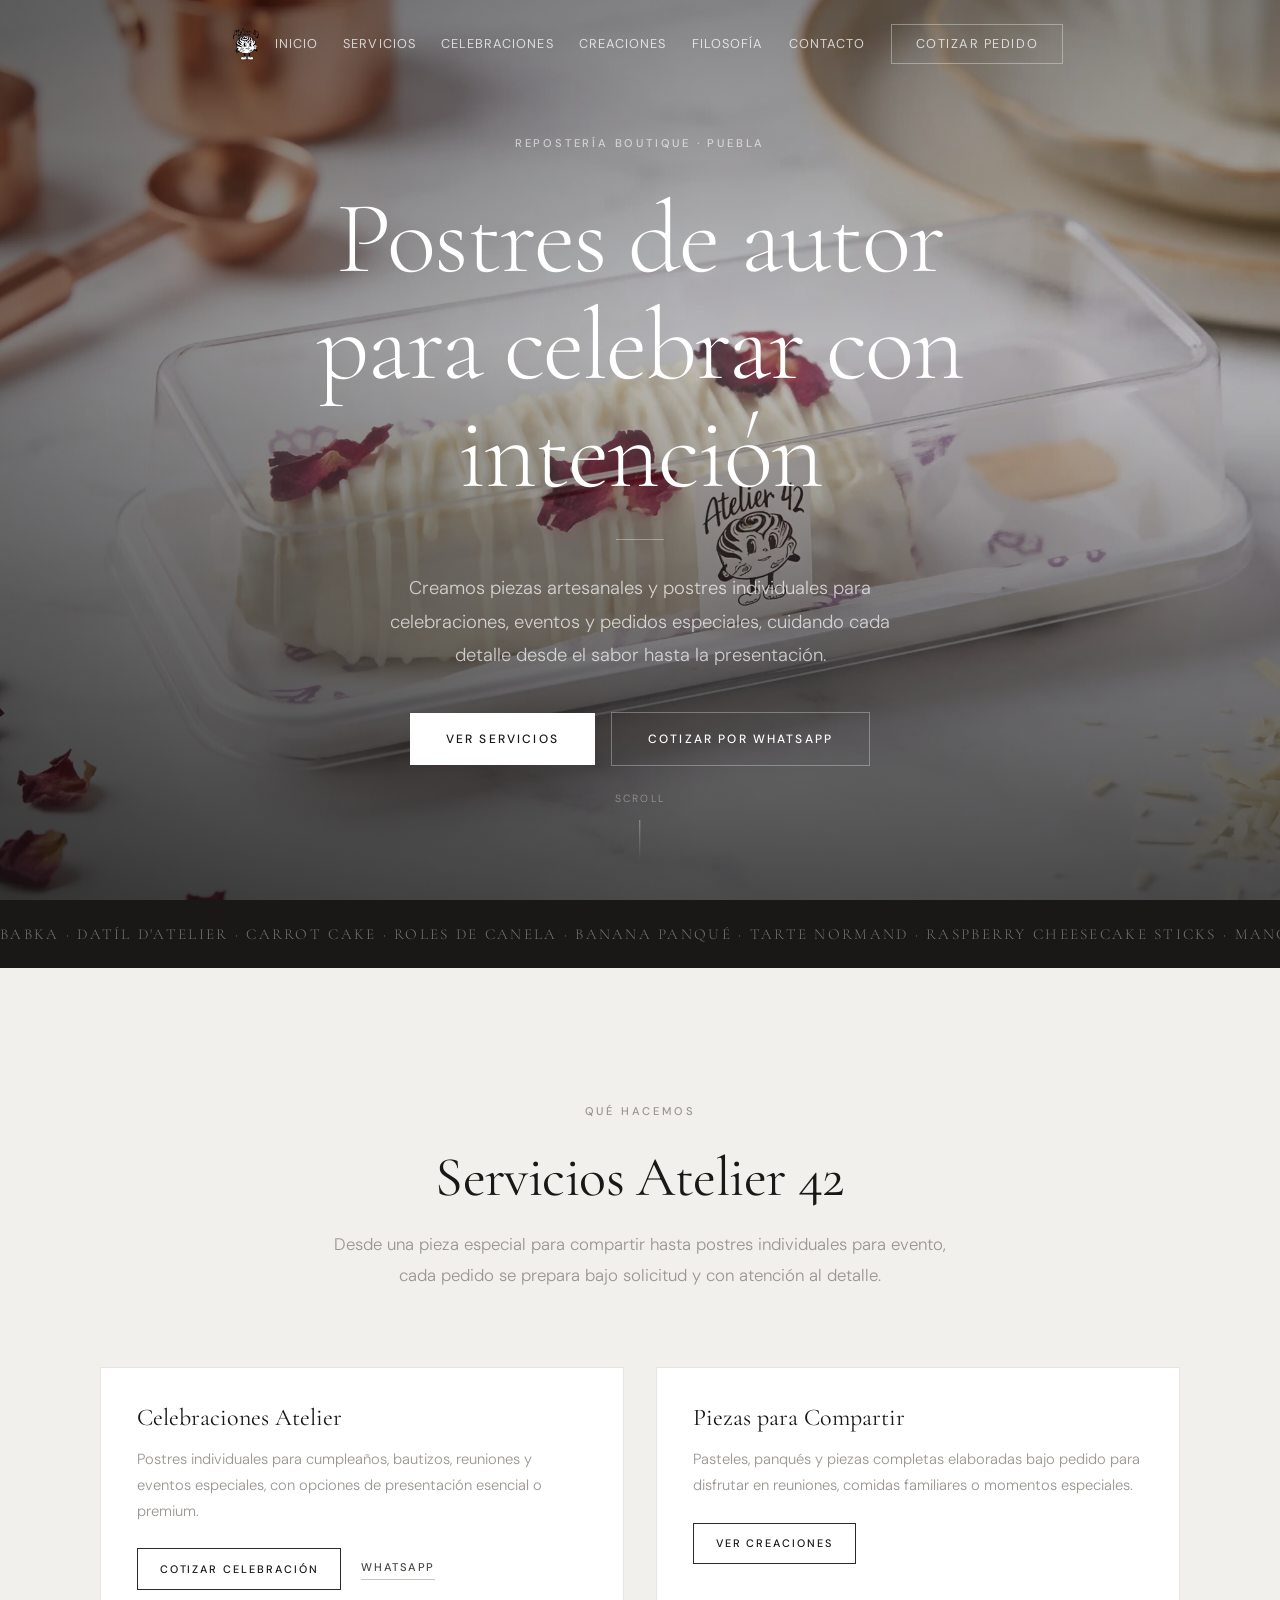
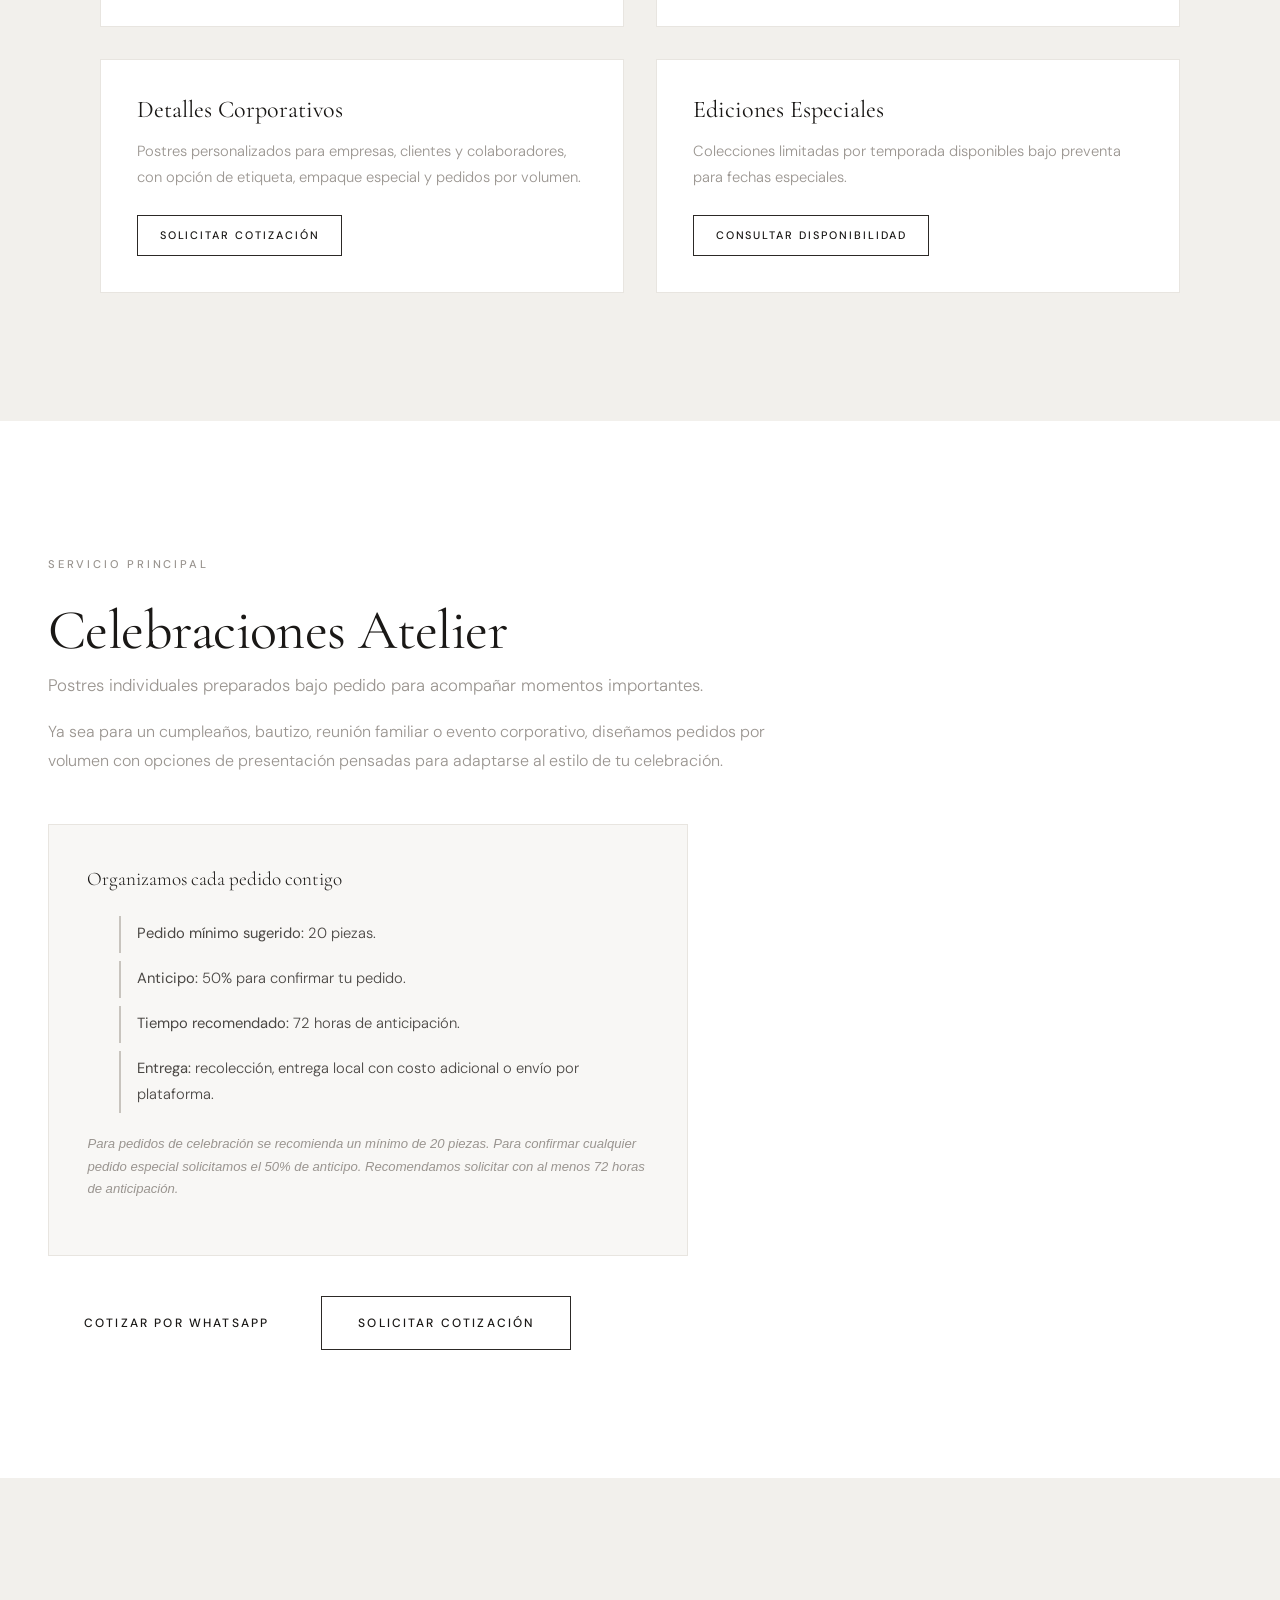
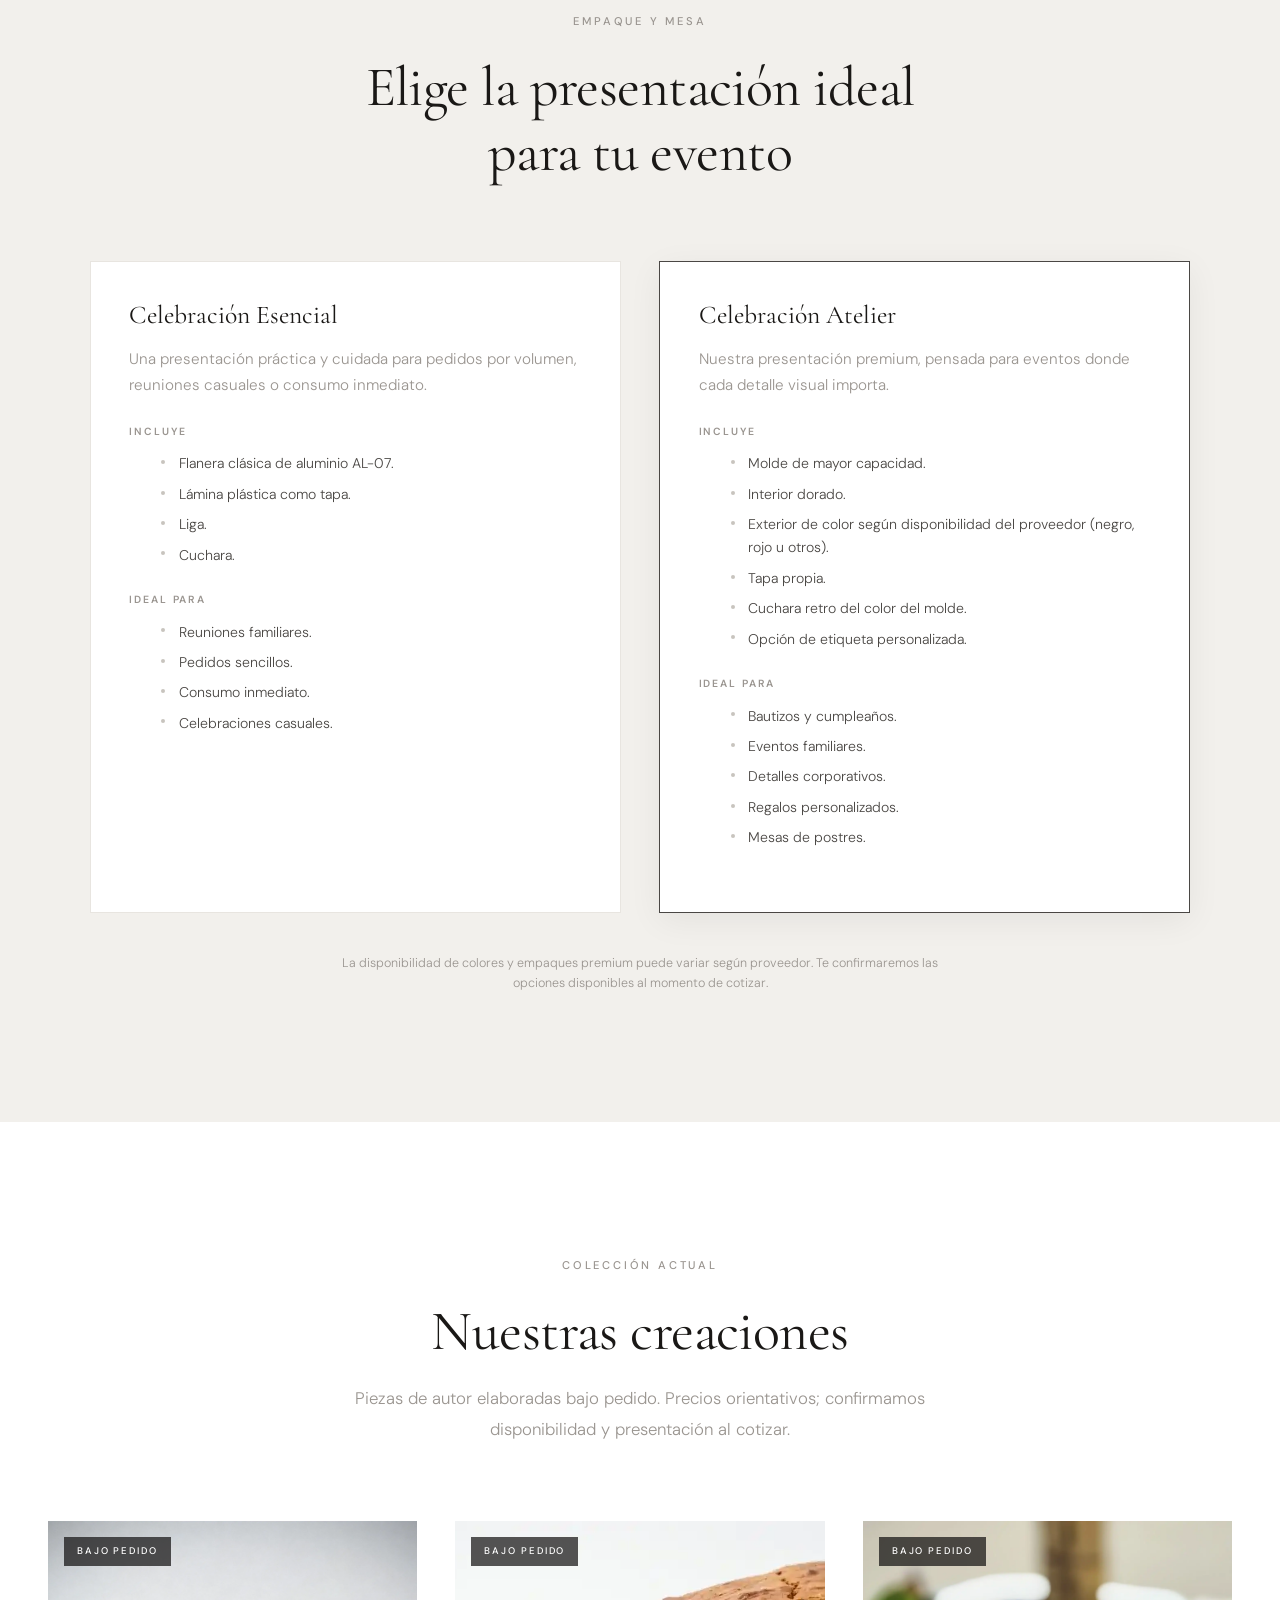
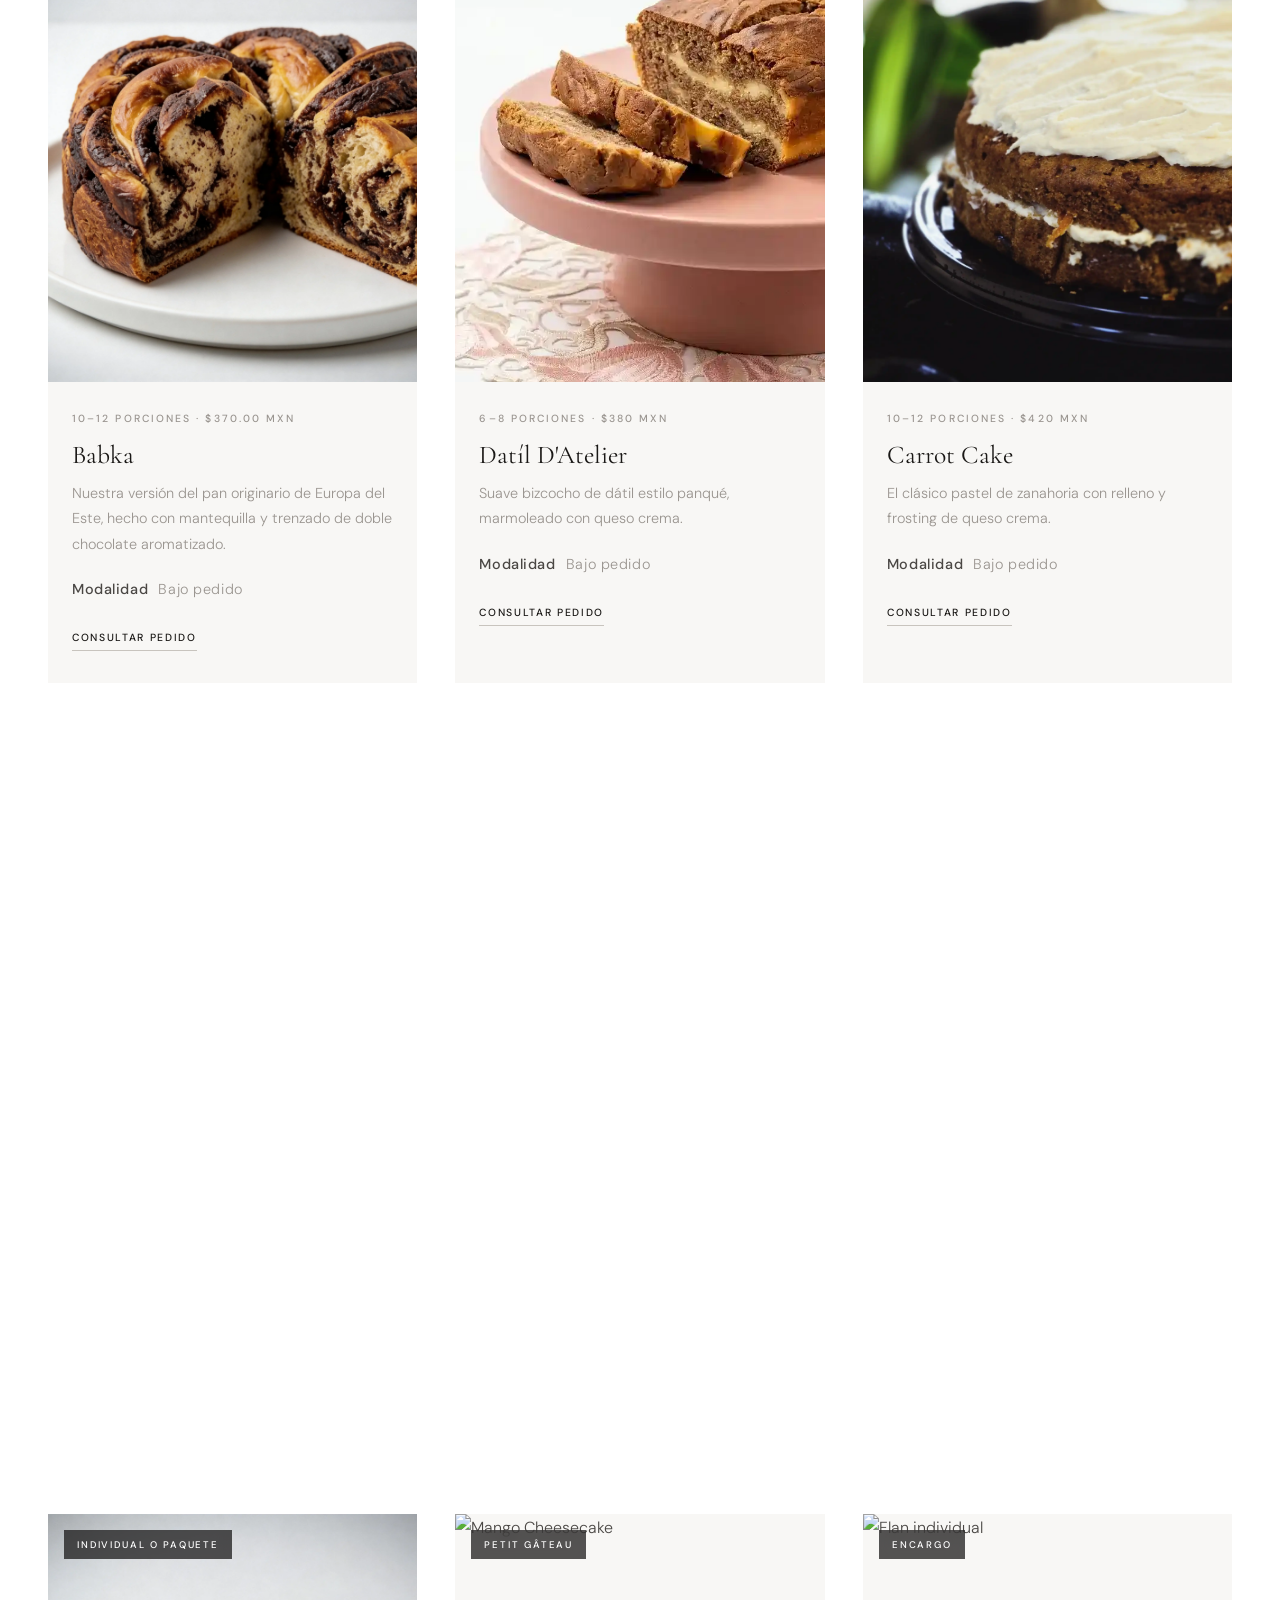
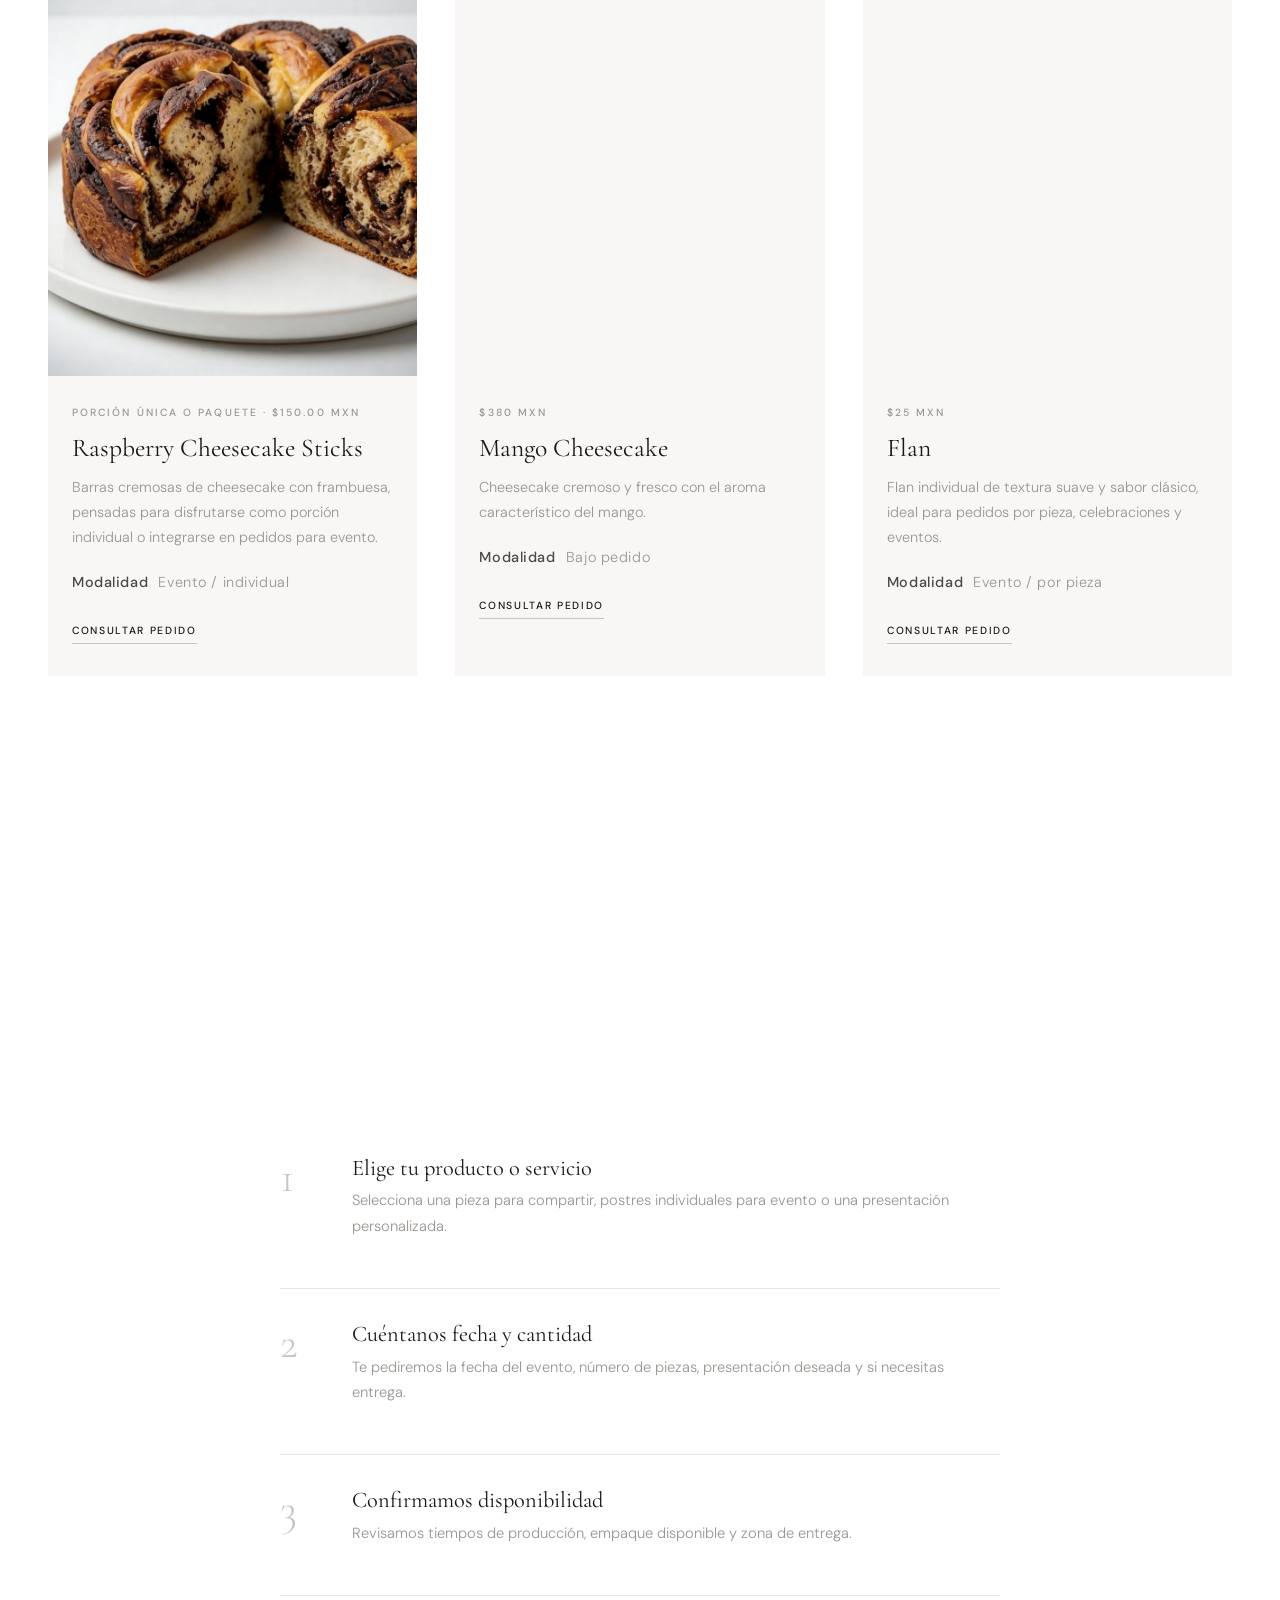
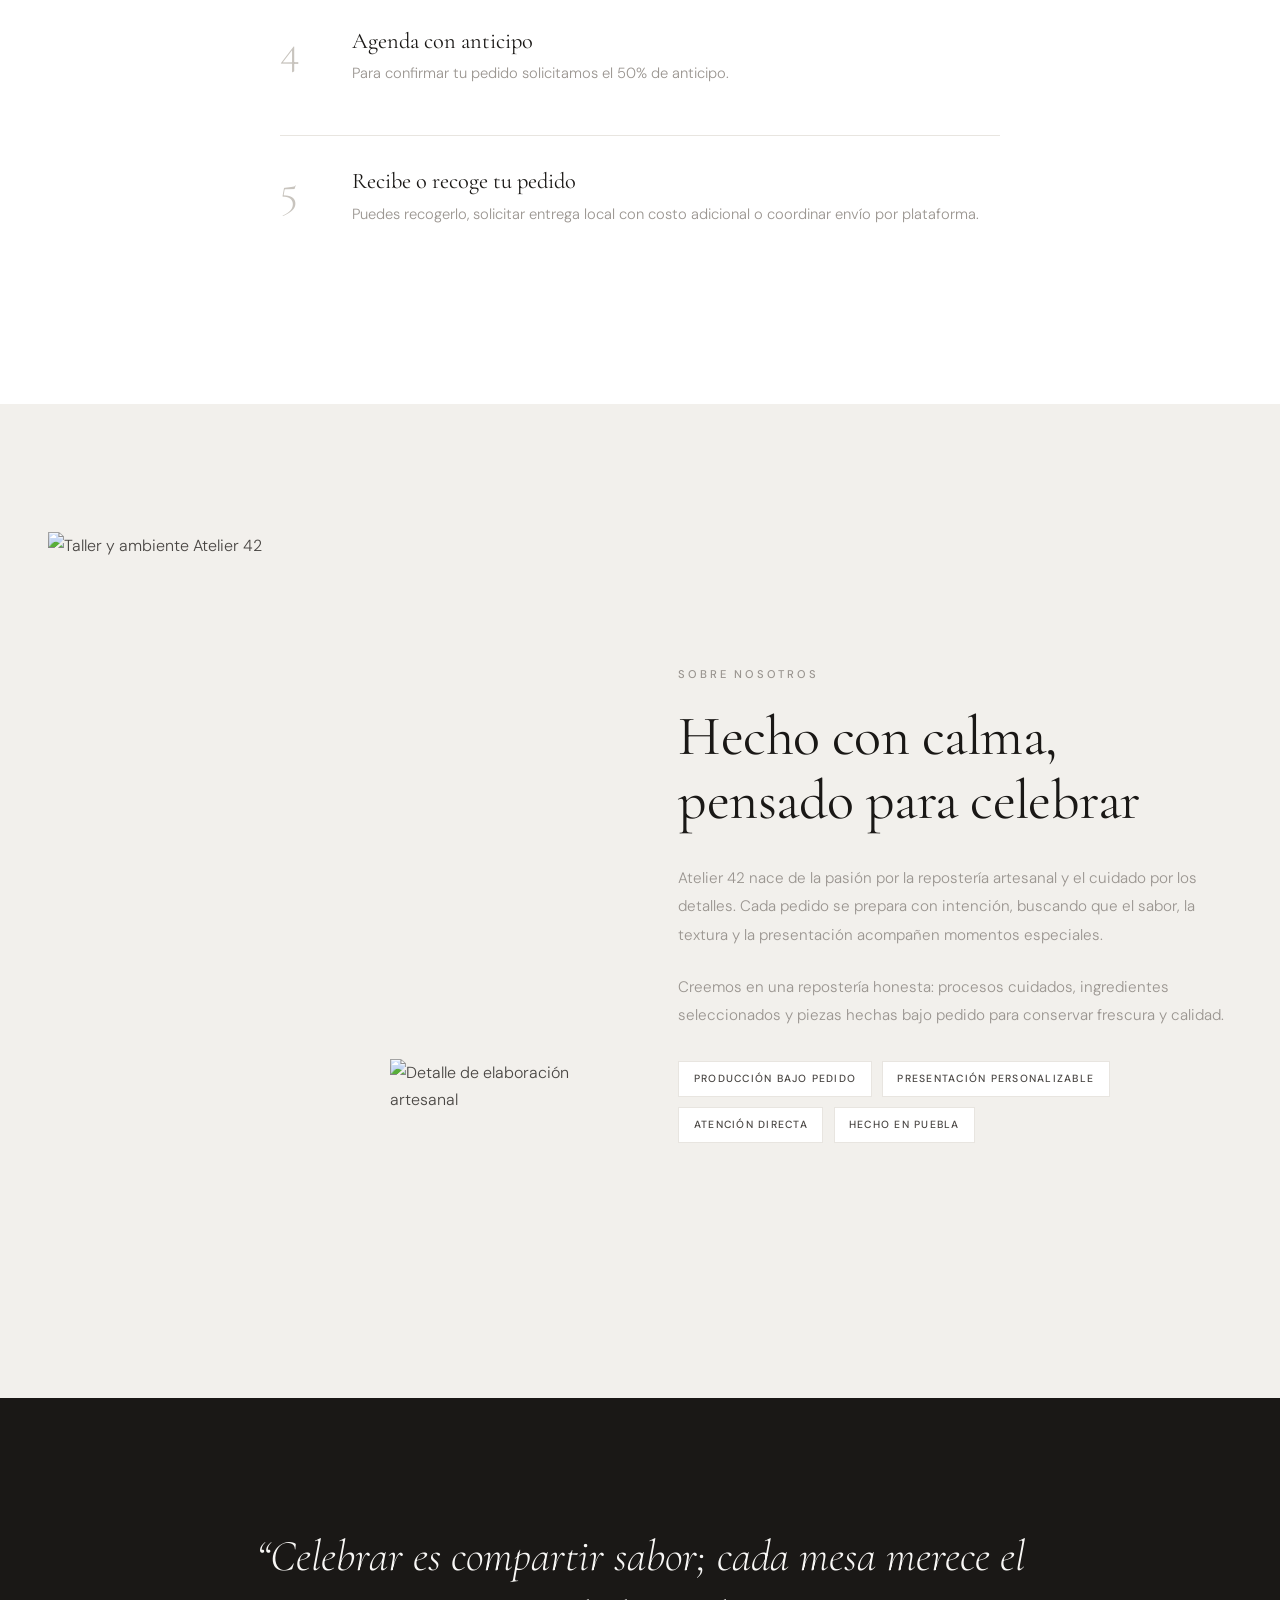
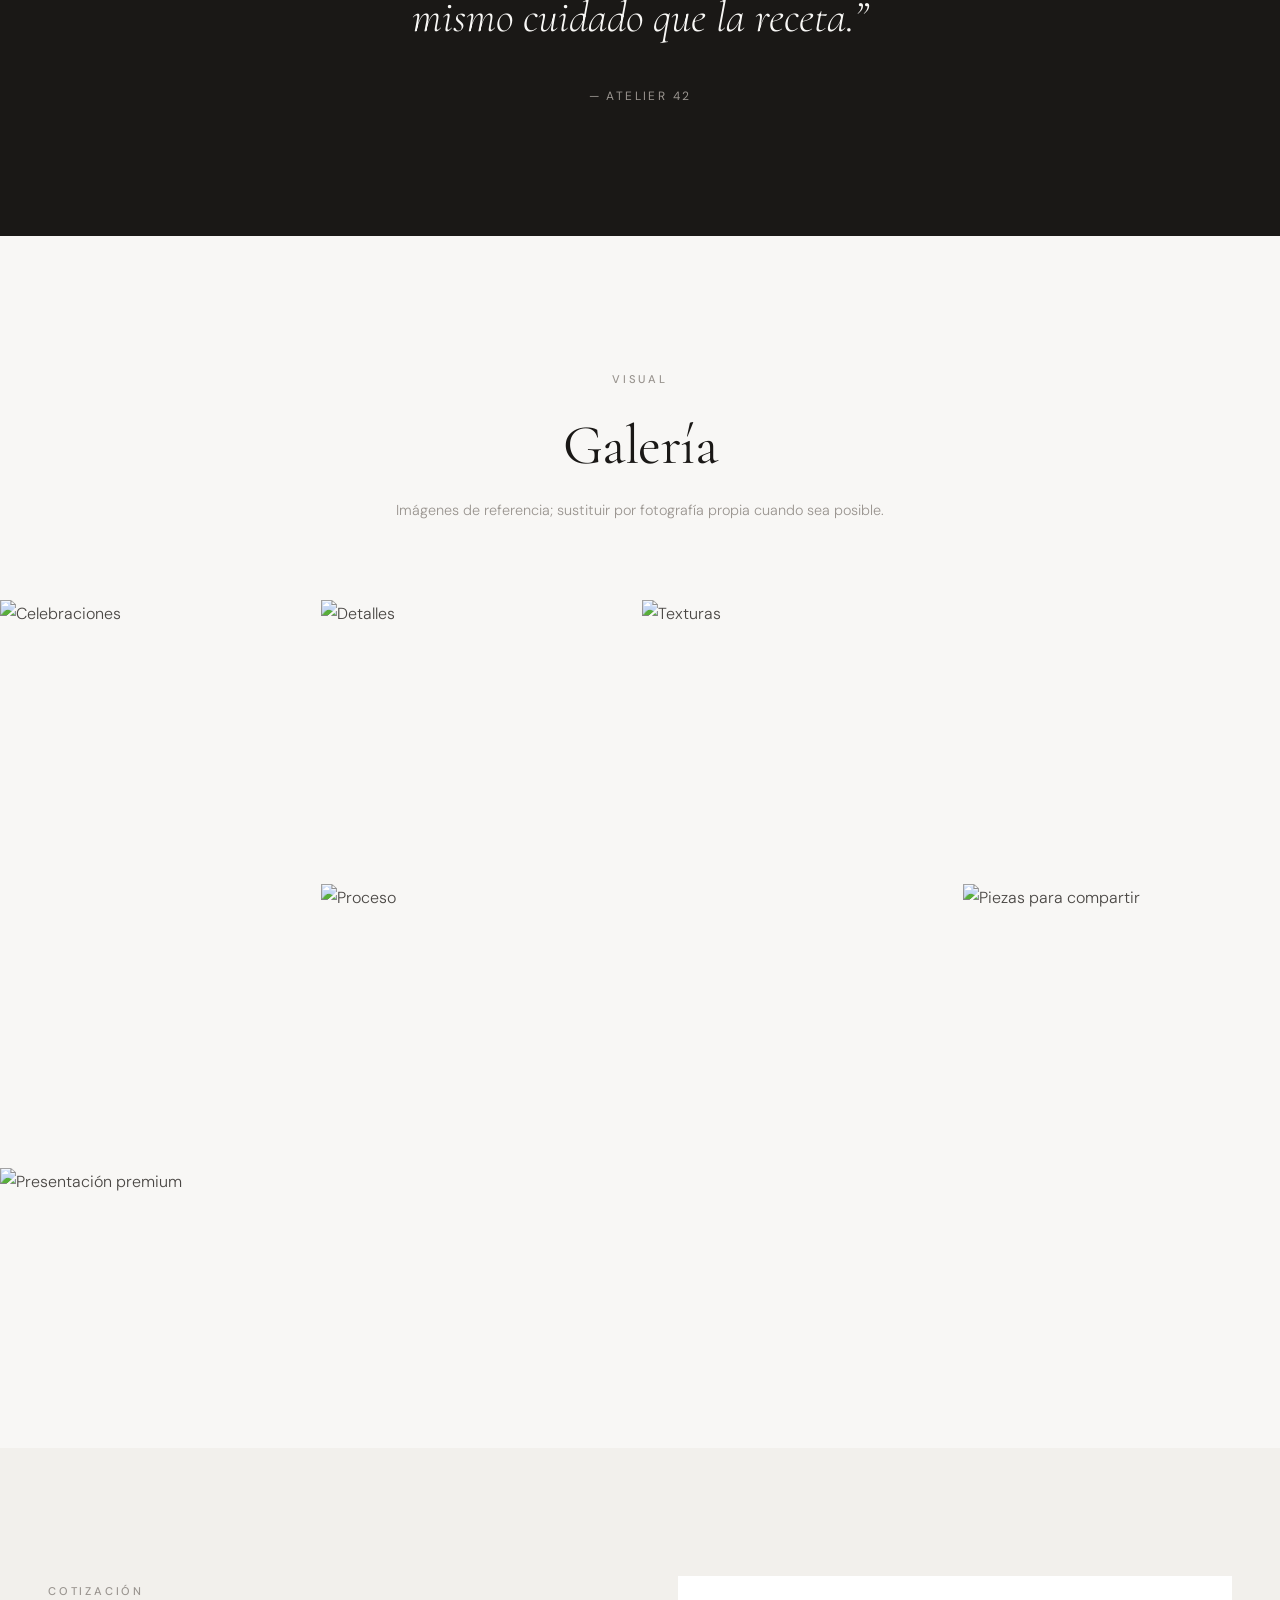
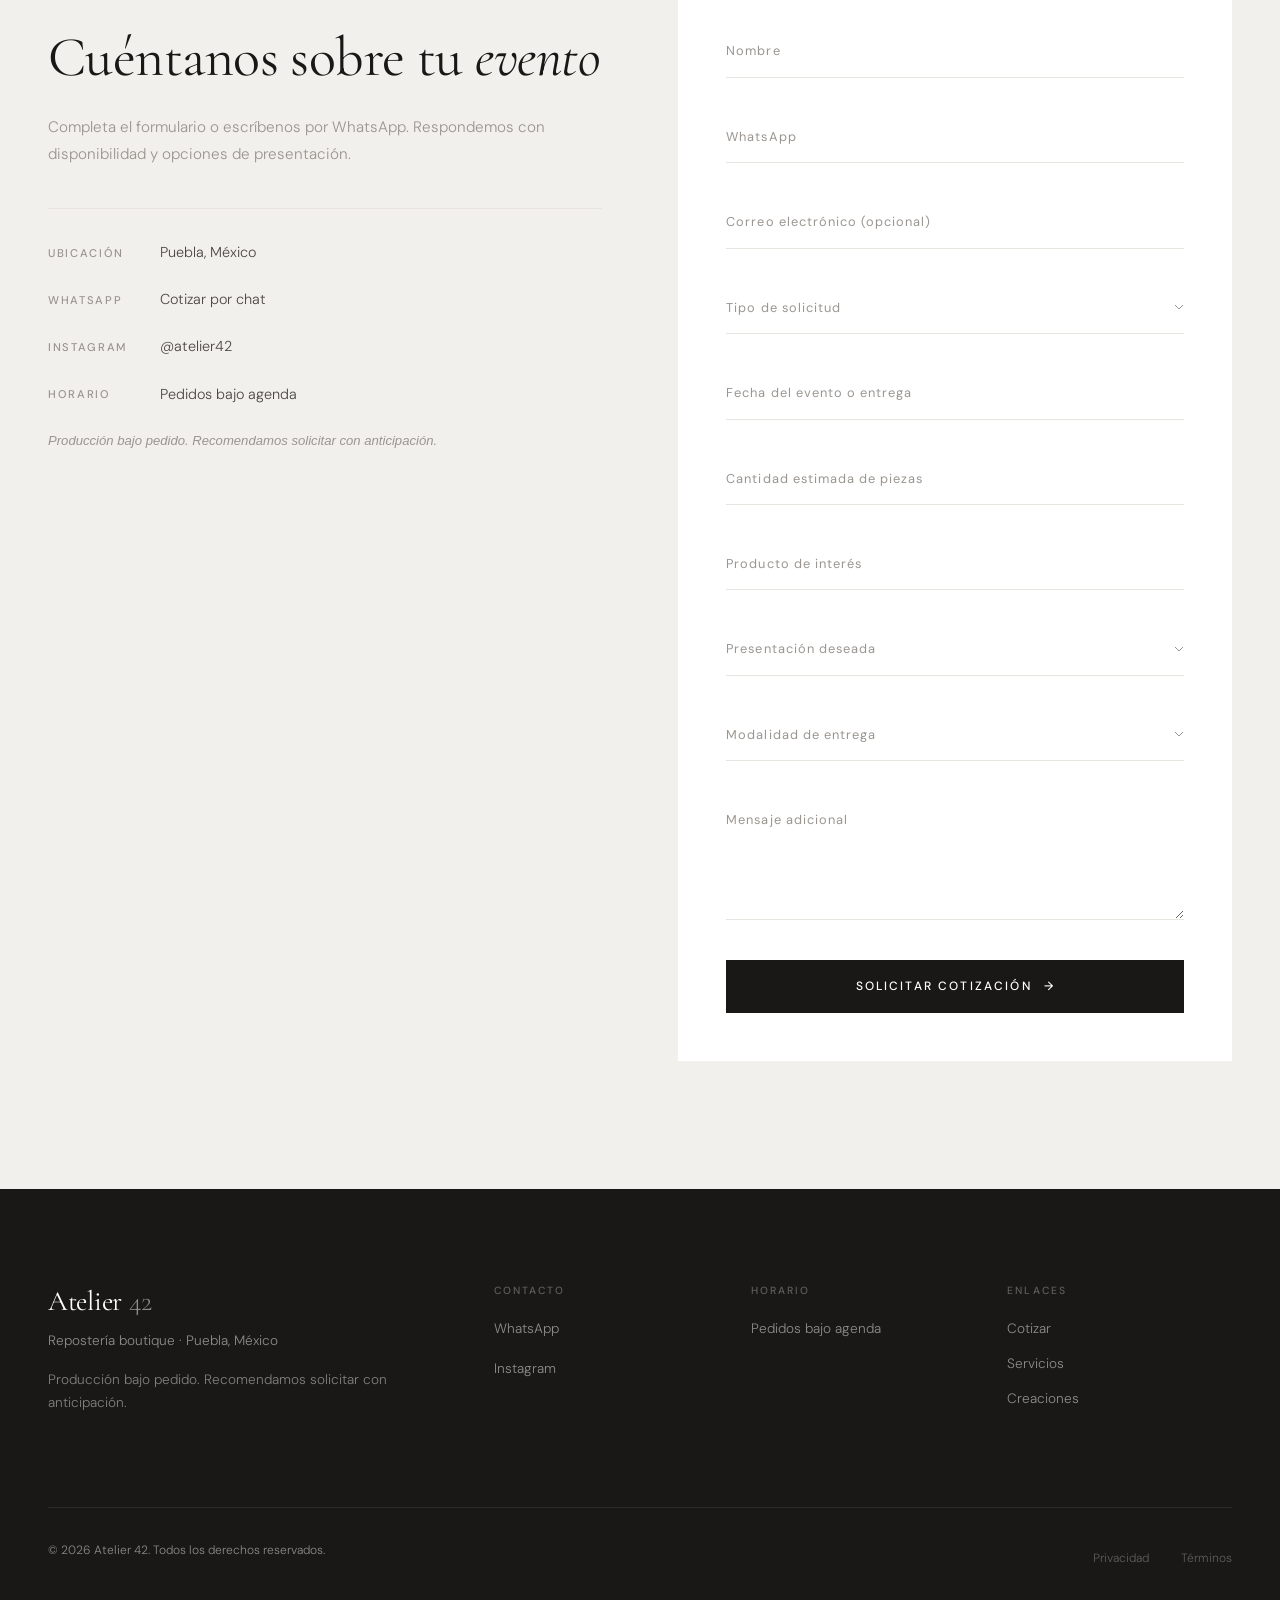
==== commit ae334a91: "gustaron los cambios propuestos por el agente" ====
--- a/index.html
+++ b/index.html
@@ -3,8 +3,8 @@
 <head>
     <meta charset="UTF-8">
     <meta name="viewport" content="width=device-width, initial-scale=1.0">
-    <title>Atelier 42 | Alta Repostería</title>
-    <meta name="description" content="El arte de la pastelería. Una experiencia sensorial única, donde la precisión se encuentra con la elegancia.">
+    <title>Atelier 42 | Repostería boutique · Puebla</title>
+    <meta name="description" content="Postres artesanales de autor para celebraciones, eventos y pedidos especiales en Puebla. Repostería boutique bajo pedido con presentación personalizada.">
     <link rel="preconnect" href="https://fonts.googleapis.com">
     <link rel="preconnect" href="https://fonts.gstatic.com" crossorigin>
     <link href="https://fonts.googleapis.com/css2?family=Cormorant+Garamond:ital,wght@0,300;0,400;0,500;0,600;1,300;1,400&family=DM+Sans:ital,wght@0,300;0,400;0,500;1,300;1,400&display=swap" rel="stylesheet">
@@ -13,19 +13,23 @@
 </head>
 <body>
 
+    <!-- TODO: Reemplazar wa.me/5210000000000 con número real de WhatsApp en todos los enlaces data-whatsapp -->
+
     <nav class="navbar" id="navbar">
         <div class="nav-container">
-            <a href="#" class="nav-brand mx-3">
+            <a href="#hero" class="nav-brand mx-3">
                 <span class="logo-placeholder">
                     <img src="./assets/img/common/atelier_logo_with_babkee.webp" alt="Atelier 42 Logo" class="logo-img">
                 </span>
             </a>
             <div class="nav-links" id="navLinks">
-                <a href="#creations">Creaciones</a>
-                <a href="#distinction">Distinción</a>
+                <a href="#hero">Inicio</a>
+                <a href="#servicios">Servicios</a>
+                <a href="#celebraciones">Celebraciones</a>
+                <a href="#creaciones">Creaciones</a>
                 <a href="#about">Filosofía</a>
-                <a href="#gallery">Galería</a>
-                <a href="#contact" class="nav-cta">Reservar</a>
+                <a href="#contact">Contacto</a>
+                <a href="#contact" class="nav-cta">Cotizar pedido</a>
             </div>
             <button class="mobile-menu-btn" id="mobileMenuBtn" aria-label="Abrir menú">
                 <span></span><span></span><span></span>
@@ -40,13 +44,13 @@
         </div>
         <div class="hero-content">
             <div class="hero-inner fade-up-element">
-                <span class="eyebrow">Repostería de autor · Est. 2012</span>
-                <h1 class="hero-title">Técnica impecable,<br>sabor<em> Honesto</em></h1>
+                <span class="eyebrow">Repostería boutique · Puebla</span>
+                <h1 class="hero-title">Postres de autor para celebrar con intención</h1>
                 <div class="hero-divider"></div>
-                <p class="hero-subtitle">Desde nuestro taller en Puebla, creamos piezas de panadería y alta repostería que celebran el proceso artesanal.</p>
+                <p class="hero-subtitle">Creamos piezas artesanales y postres individuales para celebraciones, eventos y pedidos especiales, cuidando cada detalle desde el sabor hasta la presentación.</p>
                 <div class="hero-actions">
-                    <a href="#creations" class="btn-atelier btn-atelier-primary">Explorar creaciones</a>
-                    <a href="#about" class="btn-atelier btn-atelier-ghost">Haz tu pedido</a>
+                    <a href="#servicios" class="btn-atelier btn-atelier-primary">Ver servicios</a>
+                    <a href="https://wa.me/5210000000000?text=Hola%2C%20me%20gustar%C3%ADa%20cotizar%20un%20pedido%20para%20celebraci%C3%B3n%20con%20Atelier%2042." class="btn-atelier btn-atelier-ghost" target="_blank" rel="noopener noreferrer">Cotizar por WhatsApp</a>
                 </div>
             </div>
         </div>
@@ -56,235 +60,354 @@
         </div>
     </header>
 
-    <section class="marquee-strip">
+    <section class="marquee-strip" aria-hidden="true">
         <div class="marquee-track">
-            <span>Babka  ·  Datíl D'Atelier  ·  Carrot Cake  ·  Roles de Canela  ·  Banana Panqué  ·  Tarte Normand  ·  Raspberry Chessecake Sticks  ·  Mango Chessecake  ·  Flan  · </span>
-        </div>
-    </section>
-
-    <section id="creations" class="section section-creations">
+            <span>Babka  ·  Datíl D'Atelier  ·  Carrot Cake  ·  Roles de Canela  ·  Banana Panqué  ·  Tarte Normand  ·  Raspberry Cheesecake Sticks  ·  Mango Cheesecake  ·  Flan  ·  </span>
+        </div>
+    </section>
+
+    <!-- Servicios Atelier 42 -->
+    <section id="servicios" class="section section-services">
         <div class="container">
             <div class="section-header fade-up-element">
-                <span class="eyebrow">La Colección</span>
-                <h2>Nuestras Creaciones</h2>
-                <p class="section-lead">En Atelier 42, el ingrediente principal es el rigor. Seleccionamos cada elemento —desde las rosas comestibles hasta el cacao más fino— para asegurar que lo rústico de nuestra presentación esconda una complejidad técnica que sorprenda al paladar.</p>
+                <span class="eyebrow">Qué hacemos</span>
+                <h2>Servicios Atelier 42</h2>
+                <p class="section-lead">Desde una pieza especial para compartir hasta postres individuales para evento, cada pedido se prepara bajo solicitud y con atención al detalle.</p>
+            </div>
+            <div class="services-grid">
+                <article class="service-card fade-up-element">
+                    <h3>Celebraciones Atelier</h3>
+                    <p>Postres individuales para cumpleaños, bautizos, reuniones y eventos especiales, con opciones de presentación esencial o premium.</p>
+                    <div class="service-card-actions">
+                        <a href="#celebraciones" class="btn-atelier btn-atelier-outline btn-atelier-sm">Cotizar celebración</a>
+                        <a href="https://wa.me/5210000000000?text=Hola%2C%20me%20gustar%C3%ADa%20cotizar%20un%20pedido%20para%20celebraci%C3%B3n%20con%20Atelier%2042." class="link-whatsapp" target="_blank" rel="noopener noreferrer">WhatsApp</a>
+                    </div>
+                </article>
+                <article class="service-card fade-up-element" style="transition-delay:0.08s">
+                    <h3>Piezas para Compartir</h3>
+                    <p>Pasteles, panqués y piezas completas elaboradas bajo pedido para disfrutar en reuniones, comidas familiares o momentos especiales.</p>
+                    <div class="service-card-actions">
+                        <a href="#creaciones" class="btn-atelier btn-atelier-outline btn-atelier-sm">Ver creaciones</a>
+                    </div>
+                </article>
+                <article class="service-card fade-up-element" style="transition-delay:0.16s">
+                    <h3>Detalles Corporativos</h3>
+                    <p>Postres personalizados para empresas, clientes y colaboradores, con opción de etiqueta, empaque especial y pedidos por volumen.</p>
+                    <div class="service-card-actions">
+                        <a href="#contact" class="btn-atelier btn-atelier-outline btn-atelier-sm">Solicitar cotización</a>
+                    </div>
+                </article>
+                <article class="service-card fade-up-element" style="transition-delay:0.24s">
+                    <h3>Ediciones Especiales</h3>
+                    <p>Colecciones limitadas por temporada disponibles bajo preventa para fechas especiales.</p>
+                    <div class="service-card-actions">
+                        <a href="#contact" class="btn-atelier btn-atelier-outline btn-atelier-sm">Consultar disponibilidad</a>
+                    </div>
+                </article>
+            </div>
+        </div>
+    </section>
+
+    <!-- Celebraciones Atelier -->
+    <section id="celebraciones" class="section section-celebraciones">
+        <div class="container">
+            <div class="celebraciones-intro fade-up-element">
+                <span class="eyebrow">Servicio principal</span>
+                <h2>Celebraciones Atelier</h2>
+                <p class="section-lead section-lead-left">Postres individuales preparados bajo pedido para acompañar momentos importantes.</p>
+                <p class="celebraciones-body">Ya sea para un cumpleaños, bautizo, reunión familiar o evento corporativo, diseñamos pedidos por volumen con opciones de presentación pensadas para adaptarse al estilo de tu celebración.</p>
+            </div>
+            <div class="rules-block fade-up-element">
+                <p class="rules-block-title">Organizamos cada pedido contigo</p>
+                <ul class="rules-list">
+                    <li><strong>Pedido mínimo sugerido:</strong> 20 piezas.</li>
+                    <li><strong>Anticipo:</strong> 50% para confirmar tu pedido.</li>
+                    <li><strong>Tiempo recomendado:</strong> 72 horas de anticipación.</li>
+                    <li><strong>Entrega:</strong> recolección, entrega local con costo adicional o envío por plataforma.</li>
+                </ul>
+                <p class="rules-block-note">Para pedidos de celebración se recomienda un mínimo de 20 piezas. Para confirmar cualquier pedido especial solicitamos el 50% de anticipo. Recomendamos solicitar con al menos 72 horas de anticipación.</p>
+            </div>
+            <div class="celebraciones-cta fade-up-element">
+                <a href="https://wa.me/5210000000000?text=Hola%2C%20me%20gustar%C3%ADa%20cotizar%20un%20pedido%20para%20celebraci%C3%B3n%20con%20Atelier%2042." class="btn-atelier btn-atelier-primary" target="_blank" rel="noopener noreferrer">Cotizar por WhatsApp</a>
+                <a href="#contact" class="btn-atelier btn-atelier-ghost-dark">Solicitar cotización</a>
+            </div>
+        </div>
+    </section>
+
+    <!-- Presentaciones -->
+    <section id="presentaciones" class="section section-presentaciones">
+        <div class="container">
+            <div class="section-header fade-up-element">
+                <span class="eyebrow">Empaque y mesa</span>
+                <h2>Elige la presentación ideal para tu evento</h2>
+            </div>
+            <div class="presentation-compare">
+                <article class="presentation-card fade-up-element">
+                    <h3>Celebración Esencial</h3>
+                    <p class="presentation-lead">Una presentación práctica y cuidada para pedidos por volumen, reuniones casuales o consumo inmediato.</p>
+                    <p class="presentation-subhead">Incluye</p>
+                    <ul>
+                        <li>Flanera clásica de aluminio AL-07.</li>
+                        <li>Lámina plástica como tapa.</li>
+                        <li>Liga.</li>
+                        <li>Cuchara.</li>
+                    </ul>
+                    <p class="presentation-subhead">Ideal para</p>
+                    <ul class="presentation-ideal">
+                        <li>Reuniones familiares.</li>
+                        <li>Pedidos sencillos.</li>
+                        <li>Consumo inmediato.</li>
+                        <li>Celebraciones casuales.</li>
+                    </ul>
+                </article>
+                <article class="presentation-card presentation-card-premium fade-up-element" style="transition-delay:0.12s">
+                    <h3>Celebración Atelier</h3>
+                    <p class="presentation-lead">Nuestra presentación premium, pensada para eventos donde cada detalle visual importa.</p>
+                    <p class="presentation-subhead">Incluye</p>
+                    <ul>
+                        <li>Molde de mayor capacidad.</li>
+                        <li>Interior dorado.</li>
+                        <li>Exterior de color según disponibilidad del proveedor (negro, rojo u otros).</li>
+                        <li>Tapa propia.</li>
+                        <li>Cuchara retro del color del molde.</li>
+                        <li>Opción de etiqueta personalizada.</li>
+                    </ul>
+                    <p class="presentation-subhead">Ideal para</p>
+                    <ul class="presentation-ideal">
+                        <li>Bautizos y cumpleaños.</li>
+                        <li>Eventos familiares.</li>
+                        <li>Detalles corporativos.</li>
+                        <li>Regalos personalizados.</li>
+                        <li>Mesas de postres.</li>
+                    </ul>
+                </article>
+            </div>
+            <p class="presentation-disclaimer fade-up-element">La disponibilidad de colores y empaques premium puede variar según proveedor. Te confirmaremos las opciones disponibles al momento de cotizar.</p>
+        </div>
+    </section>
+
+    <!-- Colección actual -->
+    <section id="creaciones" class="section section-creations">
+        <div class="container">
+            <div class="section-header fade-up-element">
+                <span class="eyebrow">Colección actual</span>
+                <h2>Nuestras creaciones</h2>
+                <p class="section-lead">Piezas de autor elaboradas bajo pedido. Precios orientativos; confirmamos disponibilidad y presentación al cotizar.</p>
             </div>
             <div class="creations-grid">
-                <!-- Babka -->
                 <article class="creation-card fade-up-element">
                     <div class="card-image-wrapper">
                         <div class="card-image">
-                            <img src="./assets/img/products/babka/babka_cortado_closeup2.webp" alt="Croissant artesanal de mantequilla" loading="lazy">
-                        </div>
-                        <span class="card-tag">Tamaño único</span>
-                    </div>
-                    <div class="card-content">
-                        <span class="card-category">10-12 porciones</span>
+                            <img src="./assets/img/products/babka/babka_cortado_closeup2.webp" alt="Babka artesanal" loading="lazy">
+                        </div>
+                        <span class="card-tag">Bajo pedido</span>
+                    </div>
+                    <div class="card-content">
+                        <span class="card-category">10–12 porciones · $370.00 MXN</span>
                         <h3>Babka</h3>
-                        <p>Nuestra versión del pan originario de Europa del este, con el mismo nombre, hecho con mantequilla y trenzado de doble chocolate aromatizado.</p>
-                        <span class="card-price">$370.00 MXN</span>
-                    </div>
-                </article>
-                <!-- Datíl D'Atelier -->
+                        <p>Nuestra versión del pan originario de Europa del Este, hecho con mantequilla y trenzado de doble chocolate aromatizado.</p>
+                        <p class="card-meta-line"><span class="card-meta-label">Modalidad</span> Bajo pedido</p>
+                        <a href="#contact" class="card-cta">Consultar pedido</a>
+                    </div>
+                </article>
                 <article class="creation-card fade-up-element" style="transition-delay:0.15s">
                     <div class="card-image-wrapper">
                         <div class="card-image">
-                            <img src="./assets/img/products/datil/datil1.webp" alt="Macarons de autor con sabores únicos" loading="lazy">
-                        </div>
-                        <span class="card-tag">Tamaño único</span>
-                    </div>
-                    <div class="card-content">
-                        <span class="card-category">6-8 porciones</span>
+                            <img src="./assets/img/products/datil/datil1.webp" alt="Datíl D'Atelier" loading="lazy">
+                        </div>
+                        <span class="card-tag">Bajo pedido</span>
+                    </div>
+                    <div class="card-content">
+                        <span class="card-category">6–8 porciones · $380 MXN</span>
                         <h3>Datíl D'Atelier</h3>
-                        <p>Suave bizcocho de datíl, estilo panqué, marmoleado con queso crema.</p>
-                        <span class="card-price">$380 MXN</span>
-                    </div>
-                </article>
-                <!-- Carrot Cake -->
+                        <p>Suave bizcocho de dátil estilo panqué, marmoleado con queso crema.</p>
+                        <p class="card-meta-line"><span class="card-meta-label">Modalidad</span> Bajo pedido</p>
+                        <a href="#contact" class="card-cta">Consultar pedido</a>
+                    </div>
+                </article>
                 <article class="creation-card fade-up-element" style="transition-delay:0.3s">
                     <div class="card-image-wrapper">
                         <div class="card-image">
-                            <img src="./assets/img/products/carrotcake/carrotcake1.webp" alt="Tarta signature de alta repostería" loading="lazy">
-                        </div>
-                        <span class="card-tag">Tamaño único</span>
-                    </div>
-                    <div class="card-content">
-                        <span class="card-category">10-12 porciones</span>
+                            <img src="./assets/img/products/carrotcake/carrotcake1.webp" alt="Carrot Cake" loading="lazy">
+                        </div>
+                        <span class="card-tag">Bajo pedido</span>
+                    </div>
+                    <div class="card-content">
+                        <span class="card-category">10–12 porciones · $420 MXN</span>
                         <h3>Carrot Cake</h3>
                         <p>El clásico pastel de zanahoria con relleno y frosting de queso crema.</p>
-                        <span class="card-price">$420 MXN</span>
-                    </div>
-                </article>
-                <!-- Roles de Canela -->
+                        <p class="card-meta-line"><span class="card-meta-label">Modalidad</span> Bajo pedido</p>
+                        <a href="#contact" class="card-cta">Consultar pedido</a>
+                    </div>
+                </article>
                 <article class="creation-card fade-up-element">
                     <div class="card-image-wrapper">
                         <div class="card-image">
-                            <img src="./assets/img/products/roles/rol1.webp" alt="Croissant artesanal de mantequilla" loading="lazy">
+                            <img src="./assets/img/products/roles/rol1.webp" alt="Roles de Canela" loading="lazy">
                         </div>
                         <span class="card-tag">Paquete</span>
                     </div>
                     <div class="card-content">
-                        <span class="card-category">4 porciones</span>
+                        <span class="card-category">4 piezas · $200.00 MXN</span>
                         <h3>Roles de Canela</h3>
-                        <p>4 roles de canela, esponjosos, con cobertura de queso crema estilo rústico.</p>
-                        <span class="card-price">$200.00 MXN</span>
-                    </div>
-                </article>
-                <!-- Banana Panqué -->
+                        <p>Roles de canela esponjosos con cobertura de queso crema y acabado rústico.</p>
+                        <p class="card-meta-line"><span class="card-meta-label">Modalidad</span> Stock limitado / bajo pedido</p>
+                        <a href="#contact" class="card-cta">Consultar pedido</a>
+                    </div>
+                </article>
                 <article class="creation-card fade-up-element" style="transition-delay:0.15s">
                     <div class="card-image-wrapper">
                         <div class="card-image">
-                            <img src="./assets/img/products/bananapanque/bananapanque1.webp" alt="Macarons de autor con sabores únicos" loading="lazy">
-                        </div>
-                        <span class="card-tag">Tamaño único</span>
-                    </div>
-                    <div class="card-content">
-                        <span class="card-category">6-8 porciones</span>
+                            <img src="./assets/img/products/bananapanque/bananapanque1.webp" alt="Banana Panqué" loading="lazy">
+                        </div>
+                        <span class="card-tag">Bajo pedido</span>
+                    </div>
+                    <div class="card-content">
+                        <span class="card-category">6–8 porciones · $240 MXN</span>
                         <h3>Banana Panqué</h3>
-                        <p>Nuestra versión del "banana bread" americano, decorado con un glaseado de azucar morena.</p>
-                        <span class="card-price">$240 MXN</span>
-                    </div>
-                </article>
-                <!-- Tarte Normand -->
+                        <p>Nuestra versión del banana bread americano, decorado con glaseado de azúcar morena.</p>
+                        <p class="card-meta-line"><span class="card-meta-label">Modalidad</span> Bajo pedido</p>
+                        <a href="#contact" class="card-cta">Consultar pedido</a>
+                    </div>
+                </article>
                 <article class="creation-card fade-up-element" style="transition-delay:0.3s">
                     <div class="card-image-wrapper">
                         <div class="card-image">
-                            <img src="./assets/img/products/tartanormanda/tarta1.webp" alt="Tarta signature de alta repostería" loading="lazy">
+                            <img src="./assets/img/products/tartanormanda/tarta1.webp" alt="Tarte Normand" loading="lazy">
                         </div>
                         <span class="card-tag">Varios tamaños</span>
                     </div>
                     <div class="card-content">
-                        <span class="card-category">Individual o 10-12 porciones</span>
+                        <span class="card-category">Individual o 10–12 porciones · $40 / $320 MXN</span>
                         <h3>Tarte Normand</h3>
-                        <p>Nuestra version de la tarta Normanda de manzanas originaria de Francia.</p>
-                        <span class="card-price">$40 MXN o $320 MXN</span>
-                    </div>
-                </article>
-                <!-- Raspberry Chessecake Sticks -->
+                        <p>Nuestra versión de la tarta normanda de manzana, inspirada en la repostería francesa.</p>
+                        <p class="card-meta-line"><span class="card-meta-label">Modalidad</span> Bajo pedido</p>
+                        <a href="#contact" class="card-cta">Consultar pedido</a>
+                    </div>
+                </article>
                 <article class="creation-card fade-up-element">
                     <div class="card-image-wrapper">
                         <div class="card-image">
-                            <img src="./assets/img/products/babka/babka_cortado_closeup2.webp" alt="Croissant artesanal de mantequilla" loading="lazy">
-                        </div>
-                        <span class="card-tag">Individual</span>
-                    </div>
-                    <div class="card-content">
-                        <span class="card-category">Porcion única o paquete</span>
-                        <h3>Raspberry Chessecake Sticks</h3>
-                        <p>Detalles.</p>
-                        <span class="card-price">$150.00 MXN</span>
-                    </div>
-                </article>
-                <!-- Mango Chessecake -->
+                            <img src="./assets/img/products/babka/babka_cortado_closeup2.webp" alt="Raspberry Cheesecake Sticks" loading="lazy">
+                        </div>
+                        <span class="card-tag">Individual o paquete</span>
+                    </div>
+                    <div class="card-content">
+                        <span class="card-category">Porción única o paquete · $150.00 MXN</span>
+                        <h3>Raspberry Cheesecake Sticks</h3>
+                        <p>Barras cremosas de cheesecake con frambuesa, pensadas para disfrutarse como porción individual o integrarse en pedidos para evento.</p>
+                        <p class="card-meta-line"><span class="card-meta-label">Modalidad</span> Evento / individual</p>
+                        <a href="#contact" class="card-cta">Consultar pedido</a>
+                    </div>
+                </article>
                 <article class="creation-card fade-up-element" style="transition-delay:0.15s">
                     <div class="card-image-wrapper">
                         <div class="card-image">
-                            <img src="https://images.unsplash.com/photo-1563729784474-d77dbb933a9e?auto=format&fit=crop&q=80&w=600" alt="Macarons de autor con sabores únicos" loading="lazy">
-                        </div>
-                        <span class="card-tag">Varios tamaños</span>
-                    </div>
-                    <div class="card-content">
-                        <span class="card-category">Petit Gâteau</span>
-                        <h3>Mango Chessecake</h3>
-                        <p>Super creamy, fresco y con ese aroma tan caracteristico del mango.</p>
-                        <span class="card-price">$380 MXN</span>
-                    </div>
-                </article>
-                <!-- Flan -->
+                            <!-- TODO: Sustituir por foto propia en assets/img/products/ -->
+                            <img src="https://images.unsplash.com/photo-1563729784474-d77dbb933a9e?auto=format&fit=crop&q=80&w=600" alt="Mango Cheesecake" loading="lazy">
+                        </div>
+                        <span class="card-tag">Petit Gâteau</span>
+                    </div>
+                    <div class="card-content">
+                        <span class="card-category">$380 MXN</span>
+                        <h3>Mango Cheesecake</h3>
+                        <p>Cheesecake cremoso y fresco con el aroma característico del mango.</p>
+                        <p class="card-meta-line"><span class="card-meta-label">Modalidad</span> Bajo pedido</p>
+                        <a href="#contact" class="card-cta">Consultar pedido</a>
+                    </div>
+                </article>
                 <article class="creation-card fade-up-element" style="transition-delay:0.3s">
                     <div class="card-image-wrapper">
                         <div class="card-image">
-                            <img src="https://images.unsplash.com/photo-1578985545062-69928b1d9587?auto=format&fit=crop&q=80&w=600" alt="Tarta signature de alta repostería" loading="lazy">
+                            <!-- TODO: Sustituir por foto propia en assets/img/products/ -->
+                            <img src="https://images.unsplash.com/photo-1578985545062-69928b1d9587?auto=format&fit=crop&q=80&w=600" alt="Flan individual" loading="lazy">
                         </div>
                         <span class="card-tag">Encargo</span>
                     </div>
                     <div class="card-content">
-                        <span class="card-category">Alta Repostería</span>
+                        <span class="card-category">$25 MXN</span>
                         <h3>Flan</h3>
-                        <p>¿Se necesita una descripción?</p>
-                        <span class="card-price">$25 MXN</span>
-                    </div>
-                </article>
-                
-            </div>
-        </div>
-    </section>
-
+                        <p>Flan individual de textura suave y sabor clásico, ideal para pedidos por pieza, celebraciones y eventos.</p>
+                        <p class="card-meta-line"><span class="card-meta-label">Modalidad</span> Evento / por pieza</p>
+                        <a href="#contact" class="card-cta">Consultar pedido</a>
+                    </div>
+                </article>
+            </div>
+        </div>
+    </section>
+
+    <!-- Cómo hacer tu pedido -->
+    <section id="como-pedir" class="section section-como-pedir">
+        <div class="container">
+            <div class="section-header fade-up-element">
+                <span class="eyebrow">Proceso</span>
+                <h2>Cómo hacer tu pedido</h2>
+            </div>
+            <ol class="steps-list fade-up-element">
+                <li>
+                    <span class="steps-number">1</span>
+                    <div class="steps-body">
+                        <h3>Elige tu producto o servicio</h3>
+                        <p>Selecciona una pieza para compartir, postres individuales para evento o una presentación personalizada.</p>
+                    </div>
+                </li>
+                <li>
+                    <span class="steps-number">2</span>
+                    <div class="steps-body">
+                        <h3>Cuéntanos fecha y cantidad</h3>
+                        <p>Te pediremos la fecha del evento, número de piezas, presentación deseada y si necesitas entrega.</p>
+                    </div>
+                </li>
+                <li>
+                    <span class="steps-number">3</span>
+                    <div class="steps-body">
+                        <h3>Confirmamos disponibilidad</h3>
+                        <p>Revisamos tiempos de producción, empaque disponible y zona de entrega.</p>
+                    </div>
+                </li>
+                <li>
+                    <span class="steps-number">4</span>
+                    <div class="steps-body">
+                        <h3>Agenda con anticipo</h3>
+                        <p>Para confirmar tu pedido solicitamos el 50% de anticipo.</p>
+                    </div>
+                </li>
+                <li>
+                    <span class="steps-number">5</span>
+                    <div class="steps-body">
+                        <h3>Recibe o recoge tu pedido</h3>
+                        <p>Puedes recogerlo, solicitar entrega local con costo adicional o coordinar envío por plataforma.</p>
+                    </div>
+                </li>
+            </ol>
+        </div>
+    </section>
+
+    <!-- Filosofía -->
     <section id="about" class="section section-about">
         <div class="container">
             <div class="about-layout">
                 <div class="about-image-col fade-up-element">
                     <div class="about-image-main">
-                        <img src="https://images.unsplash.com/photo-1582210874945-8c0861118749?auto=format&fit=crop&q=80&w=800" alt="Interior minimalista de Atelier 42" loading="lazy">
+                        <img src="https://images.unsplash.com/photo-1582210874945-8c0861118749?auto=format&fit=crop&q=80&w=800" alt="Taller y ambiente Atelier 42" loading="lazy">
                     </div>
                     <div class="about-image-accent">
                         <img src="https://images.unsplash.com/photo-1486427944544-d2c246c4df4a?auto=format&fit=crop&q=80&w=400" alt="Detalle de elaboración artesanal" loading="lazy">
                     </div>
                 </div>
                 <div class="about-text-col fade-up-element" style="transition-delay:0.2s">
-                    <span class="eyebrow">Nuestra Filosofía</span>
-                    <h2>Nacidos de la pasión por la <em>excelencia</em></h2>
+                    <span class="eyebrow">Sobre nosotros</span>
+                    <h2>Hecho con calma, pensado para celebrar</h2>
                     <div class="about-body">
-                        <p>En Atelier 42, no hacemos pasteles — esculpimos emociones. Fundada bajo los principios de la estética minimalista y el respeto absoluto por el producto, nuestra boutique es un santuario para los paladares más exigentes.</p>
-                        <p>Cada pieza que abandona nuestro mostrador es el resultado de horas de perfeccionamiento silencioso: desde el temperado exacto del chocolate hasta el tostado preciso de las avellanas del Piamonte. Es un proceso lento, deliberado, y profundamente personal.</p>
-                    </div>
-                    <div class="about-stats">
-                        <div class="stat-item">
-                            <span class="stat-number">7</span>
-                            <span class="stat-label">Años de trayectoria</span>
-                        </div>
-                        <div class="stat-item">
-                            <span class="stat-number">42</span>
-                            <span class="stat-label">Creaciones activas</span>
-                        </div>
-                        <div class="stat-item">
-                            <span class="stat-number">12</span>
-                            <span class="stat-label">Orígenes de cacao</span>
-                        </div>
-                    </div>
-                </div>
-            </div>
-        </div>
-    </section>
-
-    <section id="*" class="section section-features">
-        <div class="container">
-            <div class="section-header fade-up-element">
-                <span class="eyebrow">La Diferencia</span>
-                <h2>Por qué Atelier 42</h2>
-            </div>
-            <div class="features-grid fade-up-element">
-                <div class="feature-item">
-                    <div class="feature-icon">
-                        <svg width="32" height="32" viewBox="0 0 24 24" fill="none" stroke="currentColor" stroke-width="1.2"><circle cx="12" cy="12" r="10"/><path d="M12 6v6l4 2"/></svg>
-                    </div>
-                    <span class="feature-number">01</span>
-                    <h3>Precisión Absoluta</h3>
-                    <p>Cada gramo importa. Nuestra repostería está basada en el rigor científico, asegurando una constancia sublime en cada bocado que servimos.</p>
-                </div>
-                <div class="feature-item">
-                    <div class="feature-icon">
-                        <svg width="32" height="32" viewBox="0 0 24 24" fill="none" stroke="currentColor" stroke-width="1.2"><path d="M12 2L2 7l10 5 10-5-10-5z"/><path d="M2 17l10 5 10-5"/><path d="M2 12l10 5 10-5"/></svg>
-                    </div>
-                    <span class="feature-number">02</span>
-                    <h3>Origen Noble</h3>
-                    <p>Solo trabajamos con pequeños productores artesanales. Vainilla de Tahití, chocolate de origen único, mantequilla AOC y lácteos de granja.</p>
-                </div>
-                <div class="feature-item">
-                    <div class="feature-icon">
-                        <svg width="32" height="32" viewBox="0 0 24 24" fill="none" stroke="currentColor" stroke-width="1.2"><path d="M2 12s3-7 10-7 10 7 10 7-3 7-10 7-10-7-10-7z"/><circle cx="12" cy="12" r="3"/></svg>
-                    </div>
-                    <span class="feature-number">03</span>
-                    <h3>Estética Depurada</h3>
-                    <p>Comemos con los ojos. Nuestras creaciones se despojan de lo excesivo para celebrar la belleza en su forma más pura y honesta.</p>
-                </div>
-                <div class="feature-item">
-                    <div class="feature-icon">
-                        <svg width="32" height="32" viewBox="0 0 24 24" fill="none" stroke="currentColor" stroke-width="1.2"><path d="M20.84 4.61a5.5 5.5 0 0 0-7.78 0L12 5.67l-1.06-1.06a5.5 5.5 0 0 0-7.78 7.78l1.06 1.06L12 21.23l7.78-7.78 1.06-1.06a5.5 5.5 0 0 0 0-7.78z"/></svg>
-                    </div>
-                    <span class="feature-number">04</span>
-                    <h3>Alma Artesanal</h3>
-                    <p>Cada pieza es tocada por manos expertas en cada etapa de su creación. Sin automatización, sin atajos — solo dedicación genuina.</p>
+                        <p>Atelier 42 nace de la pasión por la repostería artesanal y el cuidado por los detalles. Cada pedido se prepara con intención, buscando que el sabor, la textura y la presentación acompañen momentos especiales.</p>
+                        <p>Creemos en una repostería honesta: procesos cuidados, ingredientes seleccionados y piezas hechas bajo pedido para conservar frescura y calidad.</p>
+                    </div>
+                    <div class="about-badges">
+                        <span class="about-badge">Producción bajo pedido</span>
+                        <span class="about-badge">Presentación personalizable</span>
+                        <span class="about-badge">Atención directa</span>
+                        <span class="about-badge">Hecho en Puebla</span>
+                    </div>
                 </div>
             </div>
         </div>
@@ -293,8 +416,8 @@
     <section class="section section-quote">
         <div class="container">
             <blockquote class="editorial-quote fade-up-element">
-                <p>“La pastelería es geometría comestible — cada ángulo, cada capa, cada proporción tiene un propósito.”</p>
-                <cite>— Equipo Creativo, Atelier 42</cite>
+                <p>“Celebrar es compartir sabor; cada mesa merece el mismo cuidado que la receta.”</p>
+                <cite>— Atelier 42</cite>
             </blockquote>
         </div>
     </section>
@@ -304,31 +427,32 @@
             <div class="section-header text-center fade-up-element">
                 <span class="eyebrow">Visual</span>
                 <h2>Galería</h2>
+                <p class="section-lead gallery-lead">Imágenes de referencia; sustituir por fotografía propia cuando sea posible.</p>
             </div>
             <div class="gallery-grid fade-up-element">
                 <div class="gallery-item gallery-item-tall">
-                    <img src="https://images.unsplash.com/photo-1519869325930-281384150729?auto=format&fit=crop&q=80&w=800" alt="Tarta artesanal con decoración minimalista" loading="lazy">
-                    <div class="gallery-overlay"><span>Tartas</span></div>
+                    <img src="https://images.unsplash.com/photo-1519869325930-281384150729?auto=format&fit=crop&q=80&w=800" alt="Celebraciones" loading="lazy">
+                    <div class="gallery-overlay"><span>Celebraciones</span></div>
                 </div>
                 <div class="gallery-item">
-                    <img src="https://images.unsplash.com/photo-1627998687784-db72be3f97da?auto=format&fit=crop&q=80&w=800" alt="Detalle de pastelería fina" loading="lazy">
-                    <div class="gallery-overlay"><span>Detalle</span></div>
+                    <img src="https://images.unsplash.com/photo-1627998687784-db72be3f97da?auto=format&fit=crop&q=80&w=800" alt="Detalles" loading="lazy">
+                    <div class="gallery-overlay"><span>Detalles</span></div>
                 </div>
                 <div class="gallery-item">
-                    <img src="https://images.unsplash.com/photo-1605807646983-377bc5a76493?auto=format&fit=crop&q=80&w=800" alt="Texturas y acabados de repostería" loading="lazy">
+                    <img src="https://images.unsplash.com/photo-1605807646983-377bc5a76493?auto=format&fit=crop&q=80&w=800" alt="Texturas" loading="lazy">
                     <div class="gallery-overlay"><span>Texturas</span></div>
                 </div>
                 <div class="gallery-item gallery-item-wide">
-                    <img src="https://images.unsplash.com/photo-1625937712144-7ca1b439e6a9?auto=format&fit=crop&q=80&w=1200" alt="Proceso de elaboración artesanal" loading="lazy">
+                    <img src="https://images.unsplash.com/photo-1625937712144-7ca1b439e6a9?auto=format&fit=crop&q=80&w=1200" alt="Proceso" loading="lazy">
                     <div class="gallery-overlay"><span>Proceso</span></div>
                 </div>
                 <div class="gallery-item">
-                    <img src="https://images.unsplash.com/photo-1558326567-98ae2405596b?auto=format&fit=crop&q=80&w=600" alt="Croissants recién horneados" loading="lazy">
-                    <div class="gallery-overlay"><span>Horneado</span></div>
+                    <img src="https://images.unsplash.com/photo-1558326567-98ae2405596b?auto=format&fit=crop&q=80&w=600" alt="Piezas para compartir" loading="lazy">
+                    <div class="gallery-overlay"><span>Piezas para compartir</span></div>
                 </div>
                 <div class="gallery-item">
-                    <img src="https://images.unsplash.com/photo-1612203985729-70726954388c?auto=format&fit=crop&q=80&w=600" alt="Chocolate artesanal" loading="lazy">
-                    <div class="gallery-overlay"><span>Chocolate</span></div>
+                    <img src="https://images.unsplash.com/photo-1612203985729-70726954388c?auto=format&fit=crop&q=80&w=600" alt="Presentación premium" loading="lazy">
+                    <div class="gallery-overlay"><span>Presentación premium</span></div>
                 </div>
             </div>
         </div>
@@ -338,54 +462,101 @@
         <div class="container">
             <div class="contact-layout">
                 <div class="contact-info fade-up-element">
-                    <span class="eyebrow">Contacto</span>
-                    <h2>Háganos parte de su <em>celebración</em></h2>
-                    <p class="contact-lead">Aceptamos encargos personalizados y reservaciones para eventos privados. Permítanos diseñar algo inolvidable para usted.</p>
+                    <span class="eyebrow">Cotización</span>
+                    <h2>Cuéntanos sobre tu <em>evento</em></h2>
+                    <p class="contact-lead">Completa el formulario o escríbenos por WhatsApp. Respondemos con disponibilidad y opciones de presentación.</p>
                     <div class="contact-details">
                         <div class="contact-detail-item">
-                            <span class="detail-label">Dirección</span>
-                            <span class="detail-value">Avenida de la Luz 42<br>Distrito Financiero</span>
+                            <span class="detail-label">Ubicación</span>
+                            <span class="detail-value">Puebla, México</span>
                         </div>
                         <div class="contact-detail-item">
-                            <span class="detail-label">Teléfono</span>
-                            <span class="detail-value">+34 912 420 042</span>
+                            <span class="detail-label">WhatsApp</span>
+                            <span class="detail-value"><a href="https://wa.me/5210000000000?text=Hola%2C%20me%20gustar%C3%ADa%20cotizar%20un%20pedido%20para%20celebraci%C3%B3n%20con%20Atelier%2042." target="_blank" rel="noopener noreferrer">Cotizar por chat</a><!-- TODO: número real --></span>
                         </div>
                         <div class="contact-detail-item">
-                            <span class="detail-label">Correo</span>
-                            <span class="detail-value">hola@atelier42.es</span>
-                        </div>
-                    </div>
+                            <span class="detail-label">Instagram</span>
+                            <span class="detail-value"><a href="#" id="instagramLink">@atelier42</a><!-- TODO: URL real de Instagram --></span>
+                        </div>
+                        <div class="contact-detail-item">
+                            <span class="detail-label">Horario</span>
+                            <span class="detail-value">Pedidos bajo agenda</span>
+                        </div>
+                    </div>
+                    <p class="contact-disclaimer">Producción bajo pedido. Recomendamos solicitar con anticipación.</p>
                 </div>
                 <div class="contact-form-wrapper fade-up-element" style="transition-delay:0.2s">
-                    <form class="inquiry-form" id="contactForm">
-                        <div class="form-group">
-                            <input type="text" id="name" required placeholder=" ">
-                            <label for="name">Nombre Completo</label>
-                            <div class="form-line"></div>
-                        </div>
-                        <div class="form-group">
-                            <input type="email" id="email" required placeholder=" ">
-                            <label for="email">Correo Electrónico</label>
-                            <div class="form-line"></div>
-                        </div>
-                        <div class="form-group">
-                            <select id="subject" required>
+                    <!-- TODO: Conectar action con Formspree u otro endpoint al definirlo -->
+                    <form class="inquiry-form" id="contactForm" method="post" action="#">
+                        <div class="form-group">
+                            <input type="text" id="name" name="name" required placeholder=" " autocomplete="name">
+                            <label for="name">Nombre</label>
+                            <div class="form-line"></div>
+                        </div>
+                        <div class="form-group">
+                            <input type="tel" id="whatsapp" name="whatsapp" required placeholder=" " autocomplete="tel">
+                            <label for="whatsapp">WhatsApp</label>
+                            <div class="form-line"></div>
+                        </div>
+                        <div class="form-group">
+                            <input type="email" id="email" name="email" placeholder=" ">
+                            <label for="email">Correo electrónico (opcional)</label>
+                            <div class="form-line"></div>
+                        </div>
+                        <div class="form-group">
+                            <select id="requestType" name="requestType" required>
                                 <option value="" disabled selected></option>
-                                <option value="encargo">Encargo Personalizado</option>
-                                <option value="evento">Evento Privado</option>
-                                <option value="corporativo">Corporativo</option>
-                                <option value="otro">Otra Consulta</option>
+                                <option value="celebracion">Celebración / evento</option>
+                                <option value="pieza">Pieza para compartir</option>
+                                <option value="corporativo">Pedido corporativo</option>
+                                <option value="edicion">Edición especial</option>
+                                <option value="otro">Otra consulta</option>
                             </select>
-                            <label for="subject">Tipo de Consulta</label>
-                            <div class="form-line"></div>
-                        </div>
-                        <div class="form-group">
-                            <textarea id="message" required placeholder=" " rows="4"></textarea>
-                            <label for="message">Detalles de su consulta</label>
+                            <label for="requestType">Tipo de solicitud</label>
+                            <div class="form-line"></div>
+                        </div>
+                        <div class="form-group">
+                            <input type="text" id="eventDate" name="eventDate" required placeholder=" ">
+                            <label for="eventDate">Fecha del evento o entrega</label>
+                            <div class="form-line"></div>
+                        </div>
+                        <div class="form-group">
+                            <input type="text" id="quantity" name="quantity" required placeholder=" ">
+                            <label for="quantity">Cantidad estimada de piezas</label>
+                            <div class="form-line"></div>
+                        </div>
+                        <div class="form-group">
+                            <input type="text" id="productInterest" name="productInterest" placeholder=" ">
+                            <label for="productInterest">Producto de interés</label>
+                            <div class="form-line"></div>
+                        </div>
+                        <div class="form-group">
+                            <select id="presentation" name="presentation" required>
+                                <option value="" disabled selected></option>
+                                <option value="esencial">Esencial</option>
+                                <option value="atelier">Atelier / premium</option>
+                                <option value="no-se">Aún no sé</option>
+                            </select>
+                            <label for="presentation">Presentación deseada</label>
+                            <div class="form-line"></div>
+                        </div>
+                        <div class="form-group">
+                            <select id="delivery" name="delivery" required>
+                                <option value="" disabled selected></option>
+                                <option value="recoleccion">Recolección</option>
+                                <option value="local">Entrega local</option>
+                                <option value="plataforma">Envío por plataforma</option>
+                            </select>
+                            <label for="delivery">Modalidad de entrega</label>
+                            <div class="form-line"></div>
+                        </div>
+                        <div class="form-group">
+                            <textarea id="message" name="message" required placeholder=" " rows="4"></textarea>
+                            <label for="message">Mensaje adicional</label>
                             <div class="form-line"></div>
                         </div>
                         <button type="submit" class="btn-atelier btn-atelier-dark">
-                            <span class="btn-text">Enviar Consulta</span>
+                            <span class="btn-text">Solicitar cotización</span>
                             <span class="btn-arrow">→</span>
                         </button>
                     </form>
@@ -399,23 +570,25 @@
             <div class="footer-top">
                 <div class="footer-brand">
                     <h2 class="footer-logo">Atelier <span>42</span></h2>
-                    <p>Elevando la pastelería contemporánea desde 2018.</p>
+                    <p>Repostería boutique · Puebla, México</p>
+                    <p class="footer-tagline">Producción bajo pedido. Recomendamos solicitar con anticipación.</p>
                 </div>
                 <div class="footer-links">
                     <div class="footer-col">
-                        <h4>Visítenos</h4>
-                        <p>Avenida de la Luz 42<br>Distrito Financiero<br>Ciudad Metropolitana</p>
+                        <h4>Contacto</h4>
+                        <p><a href="https://wa.me/5210000000000?text=Hola%2C%20me%20gustar%C3%ADa%20cotizar%20un%20pedido%20para%20celebraci%C3%B3n%20con%20Atelier%2042." target="_blank" rel="noopener noreferrer">WhatsApp</a></p>
+                        <p><a href="#" id="footerInstagram">Instagram</a><!-- TODO: URL real --></p>
                     </div>
                     <div class="footer-col">
                         <h4>Horario</h4>
-                        <p>Mar – Sáb: 9:00 – 19:00<br>Dom: 10:00 – 16:00<br>Lunes: Cerrado</p>
+                        <p>Pedidos bajo agenda</p>
                     </div>
                     <div class="footer-col">
-                        <h4>Social</h4>
+                        <h4>Enlaces</h4>
                         <div class="footer-social">
-                            <a href="#">Instagram</a>
-                            <a href="#">Pinterest</a>
-                            <a href="#">Journal</a>
+                            <a href="#contact">Cotizar</a>
+                            <a href="#servicios">Servicios</a>
+                            <a href="#creaciones">Creaciones</a>
                         </div>
                     </div>
                 </div>
@@ -423,8 +596,8 @@
             <div class="footer-bottom">
                 <p>© 2026 Atelier 42. Todos los derechos reservados.</p>
                 <div class="legal-links">
-                    <a href="#">Privacidad</a>
-                    <a href="#">Términos</a>
+                    <a href="#">Privacidad</a><!-- TODO: enlazar política real si existe -->
+                    <a href="#">Términos</a><!-- TODO: enlazar términos reales si existen -->
                 </div>
             </div>
         </div>
--- a/styles.css
+++ b/styles.css
@@ -187,7 +187,9 @@
 .nav-links {
     display: flex;
     align-items: center;
-    gap: 2.5rem;
+    gap: clamp(1rem, 2vw, 1.75rem);
+    flex-wrap: wrap;
+    justify-content: flex-end;
 }
 
 .nav-links a {
@@ -325,8 +327,8 @@
     position: absolute;
     inset: 0;
     background:
-        linear-gradient(180deg, rgba(15, 14, 13, 0.3) 0%, rgba(15, 14, 13, 0.15) 40%, rgba(15, 14, 13, 0.6) 100%),
-        linear-gradient(90deg, rgba(15, 14, 13, 0.3) 0%, transparent 50%);
+        linear-gradient(180deg, rgba(15, 14, 13, 0.45) 0%, rgba(15, 14, 13, 0.22) 38%, rgba(15, 14, 13, 0.72) 100%),
+        linear-gradient(90deg, rgba(15, 14, 13, 0.38) 0%, transparent 55%);
 }
 
 .hero-content {
@@ -495,6 +497,352 @@
 @keyframes marquee {
     from { transform: translateX(0); }
     to { transform: translateX(-50%); }
+}
+
+.section-services {
+    background: var(--cream);
+}
+
+.services-grid {
+    display: grid;
+    grid-template-columns: repeat(2, 1fr);
+    gap: clamp(1.25rem, 2.5vw, 2rem);
+    max-width: 1080px;
+    margin: 0 auto;
+}
+
+.service-card {
+    background: var(--white);
+    padding: clamp(1.75rem, 3vw, 2.25rem);
+    border: 1px solid var(--warm-gray);
+    transition: border-color var(--transition-base), box-shadow var(--transition-base);
+}
+
+.service-card:hover {
+    border-color: var(--silver);
+    box-shadow: 0 12px 40px rgba(15, 14, 13, 0.06);
+}
+
+.service-card h3 {
+    margin-bottom: 1rem;
+    font-size: clamp(1.25rem, 2vw, 1.5rem);
+}
+
+.service-card p {
+    font-size: 0.92rem;
+    color: var(--mid-gray);
+    line-height: 1.75;
+    margin-bottom: 1.5rem;
+}
+
+.service-card-actions {
+    display: flex;
+    flex-wrap: wrap;
+    align-items: center;
+    gap: 1rem 1.25rem;
+}
+
+.link-whatsapp {
+    font-size: 0.7rem;
+    font-weight: 500;
+    letter-spacing: 0.14em;
+    text-transform: uppercase;
+    color: var(--charcoal);
+    border-bottom: 1px solid var(--silver);
+    padding-bottom: 0.15rem;
+}
+
+.link-whatsapp:hover {
+    color: var(--near-black);
+    border-color: var(--charcoal);
+}
+
+.btn-atelier-sm {
+    padding: 0.65rem 1.35rem;
+    font-size: 0.68rem;
+}
+
+.btn-atelier-outline {
+    background: transparent;
+    color: var(--near-black);
+    border: 1px solid var(--dark);
+}
+
+.btn-atelier-outline:hover {
+    background: var(--near-black);
+    color: var(--white);
+    border-color: var(--near-black);
+}
+
+.section-celebraciones {
+    background: var(--white);
+}
+
+.celebraciones-intro {
+    max-width: 720px;
+    margin-bottom: clamp(2rem, 4vw, 3rem);
+}
+
+.section-lead-left {
+    text-align: left;
+    margin-left: 0;
+    margin-right: 0;
+}
+
+.celebraciones-body {
+    font-size: 1rem;
+    color: var(--mid-gray);
+    line-height: 1.85;
+    margin-top: 1rem;
+}
+
+.rules-block {
+    background: var(--off-white);
+    border: 1px solid var(--warm-gray);
+    padding: clamp(1.75rem, 3vw, 2.5rem);
+    max-width: 640px;
+    margin-bottom: clamp(2rem, 4vw, 2.5rem);
+}
+
+.rules-block-title {
+    font-family: var(--font-serif);
+    font-size: 1.2rem;
+    color: var(--near-black);
+    margin-bottom: 1.25rem;
+}
+
+.rules-list {
+    list-style: none;
+    margin-bottom: 1.25rem;
+}
+
+.rules-list li {
+    font-size: 0.92rem;
+    color: var(--charcoal);
+    line-height: 1.75;
+    padding: 0.35rem 0;
+    padding-left: 1rem;
+    border-left: 2px solid var(--silver);
+    margin-bottom: 0.5rem;
+}
+
+.rules-block-note {
+    font-size: 0.82rem;
+    color: var(--mid-gray);
+    line-height: 1.7;
+    font-style: italic;
+}
+
+.celebraciones-cta {
+    display: flex;
+    flex-wrap: wrap;
+    gap: 1rem;
+    align-items: center;
+}
+
+.btn-atelier-ghost-dark {
+    background: transparent;
+    color: var(--near-black);
+    border: 1px solid var(--dark);
+}
+
+.btn-atelier-ghost-dark:hover {
+    background: var(--near-black);
+    color: var(--white);
+    border-color: var(--near-black);
+}
+
+.section-presentaciones {
+    background: var(--cream);
+}
+
+.presentation-compare {
+    display: grid;
+    grid-template-columns: repeat(2, 1fr);
+    gap: clamp(1.5rem, 3vw, 2.5rem);
+    max-width: 1100px;
+    margin: 0 auto clamp(2rem, 4vw, 2.5rem);
+}
+
+.presentation-card {
+    background: var(--white);
+    padding: clamp(1.75rem, 3vw, 2.5rem);
+    border: 1px solid var(--warm-gray);
+}
+
+.presentation-card-premium {
+    border-color: var(--charcoal);
+    box-shadow: 0 8px 32px rgba(15, 14, 13, 0.06);
+}
+
+.presentation-card h3 {
+    margin-bottom: 1rem;
+}
+
+.presentation-lead {
+    font-size: 0.95rem;
+    color: var(--mid-gray);
+    line-height: 1.75;
+    margin-bottom: 1.5rem;
+}
+
+.presentation-subhead {
+    font-size: 0.65rem;
+    font-weight: 600;
+    letter-spacing: 0.18em;
+    text-transform: uppercase;
+    color: var(--mid-gray);
+    margin-bottom: 0.75rem;
+}
+
+.presentation-card ul {
+    list-style: none;
+    margin-bottom: 1.5rem;
+}
+
+.presentation-card ul li {
+    font-size: 0.88rem;
+    color: var(--charcoal);
+    line-height: 1.65;
+    padding-left: 1.1rem;
+    position: relative;
+    margin-bottom: 0.45rem;
+}
+
+.presentation-card ul li::before {
+    content: '';
+    position: absolute;
+    left: 0;
+    top: 0.55em;
+    width: 4px;
+    height: 4px;
+    border-radius: 50%;
+    background: var(--silver);
+}
+
+.presentation-ideal li::before {
+    background: var(--charcoal);
+}
+
+.presentation-disclaimer {
+    text-align: center;
+    font-size: 0.78rem;
+    color: var(--mid-gray);
+    max-width: 640px;
+    margin: 0 auto;
+    line-height: 1.65;
+}
+
+.section-como-pedir {
+    background: var(--white);
+}
+
+.steps-list {
+    list-style: none;
+    max-width: 720px;
+    margin: 0 auto;
+    padding: 0;
+}
+
+.steps-list li {
+    display: grid;
+    grid-template-columns: auto 1fr;
+    gap: clamp(1.25rem, 3vw, 2rem);
+    padding: clamp(1.5rem, 3vw, 2rem) 0;
+    border-bottom: 1px solid var(--warm-gray);
+}
+
+.steps-list li:last-child {
+    border-bottom: none;
+}
+
+.steps-number {
+    font-family: var(--font-serif);
+    font-size: clamp(2rem, 4vw, 2.75rem);
+    font-weight: 300;
+    color: var(--silver);
+    line-height: 1;
+    min-width: 2.5rem;
+}
+
+.steps-body h3 {
+    font-size: clamp(1.15rem, 2vw, 1.4rem);
+    margin-bottom: 0.5rem;
+}
+
+.steps-body p {
+    font-size: 0.92rem;
+    color: var(--mid-gray);
+    line-height: 1.75;
+}
+
+.about-badges {
+    display: flex;
+    flex-wrap: wrap;
+    gap: 0.65rem;
+    margin-top: 2rem;
+}
+
+.about-badge {
+    font-size: 0.65rem;
+    font-weight: 500;
+    letter-spacing: 0.12em;
+    text-transform: uppercase;
+    color: var(--charcoal);
+    background: var(--white);
+    border: 1px solid var(--warm-gray);
+    padding: 0.5rem 0.9rem;
+}
+
+.card-meta-line {
+    font-size: 0.72rem;
+    color: var(--mid-gray);
+    margin-bottom: 1rem;
+    letter-spacing: 0.04em;
+}
+
+.card-meta-label {
+    font-weight: 500;
+    color: var(--charcoal);
+    margin-right: 0.35rem;
+}
+
+.card-cta {
+    display: inline-block;
+    font-size: 0.65rem;
+    font-weight: 500;
+    letter-spacing: 0.16em;
+    text-transform: uppercase;
+    color: var(--near-black);
+    border-bottom: 1px solid var(--silver);
+    padding-bottom: 0.2rem;
+    margin-top: 0.25rem;
+}
+
+.card-cta:hover {
+    color: var(--charcoal);
+    border-color: var(--charcoal);
+}
+
+.gallery-lead {
+    max-width: 520px;
+    margin: 0 auto;
+    font-size: 0.9rem;
+}
+
+.contact-disclaimer {
+    font-size: 0.82rem;
+    color: var(--mid-gray);
+    margin-top: 1.5rem;
+    line-height: 1.65;
+    font-style: italic;
+}
+
+.footer-tagline {
+    margin-top: 0.75rem;
+    font-size: 0.8rem;
+    color: rgba(255, 255, 255, 0.45);
+    line-height: 1.6;
 }
 
 .section-creations {
@@ -1091,9 +1439,15 @@
     .gallery-grid {
         grid-auto-rows: 240px;
     }
+    .presentation-compare {
+        grid-template-columns: 1fr;
+    }
 }
 
 @media (max-width: 991px) {
+    .services-grid {
+        grid-template-columns: 1fr;
+    }
     .creations-grid {
         grid-template-columns: repeat(2, 1fr);
     }
@@ -1140,6 +1494,7 @@
         align-items: center;
         gap: 2rem;
         transition: right 0.5s var(--ease-out-expo);
+        flex-wrap: nowrap;
     }
     .nav-links.open {
         right: 0;
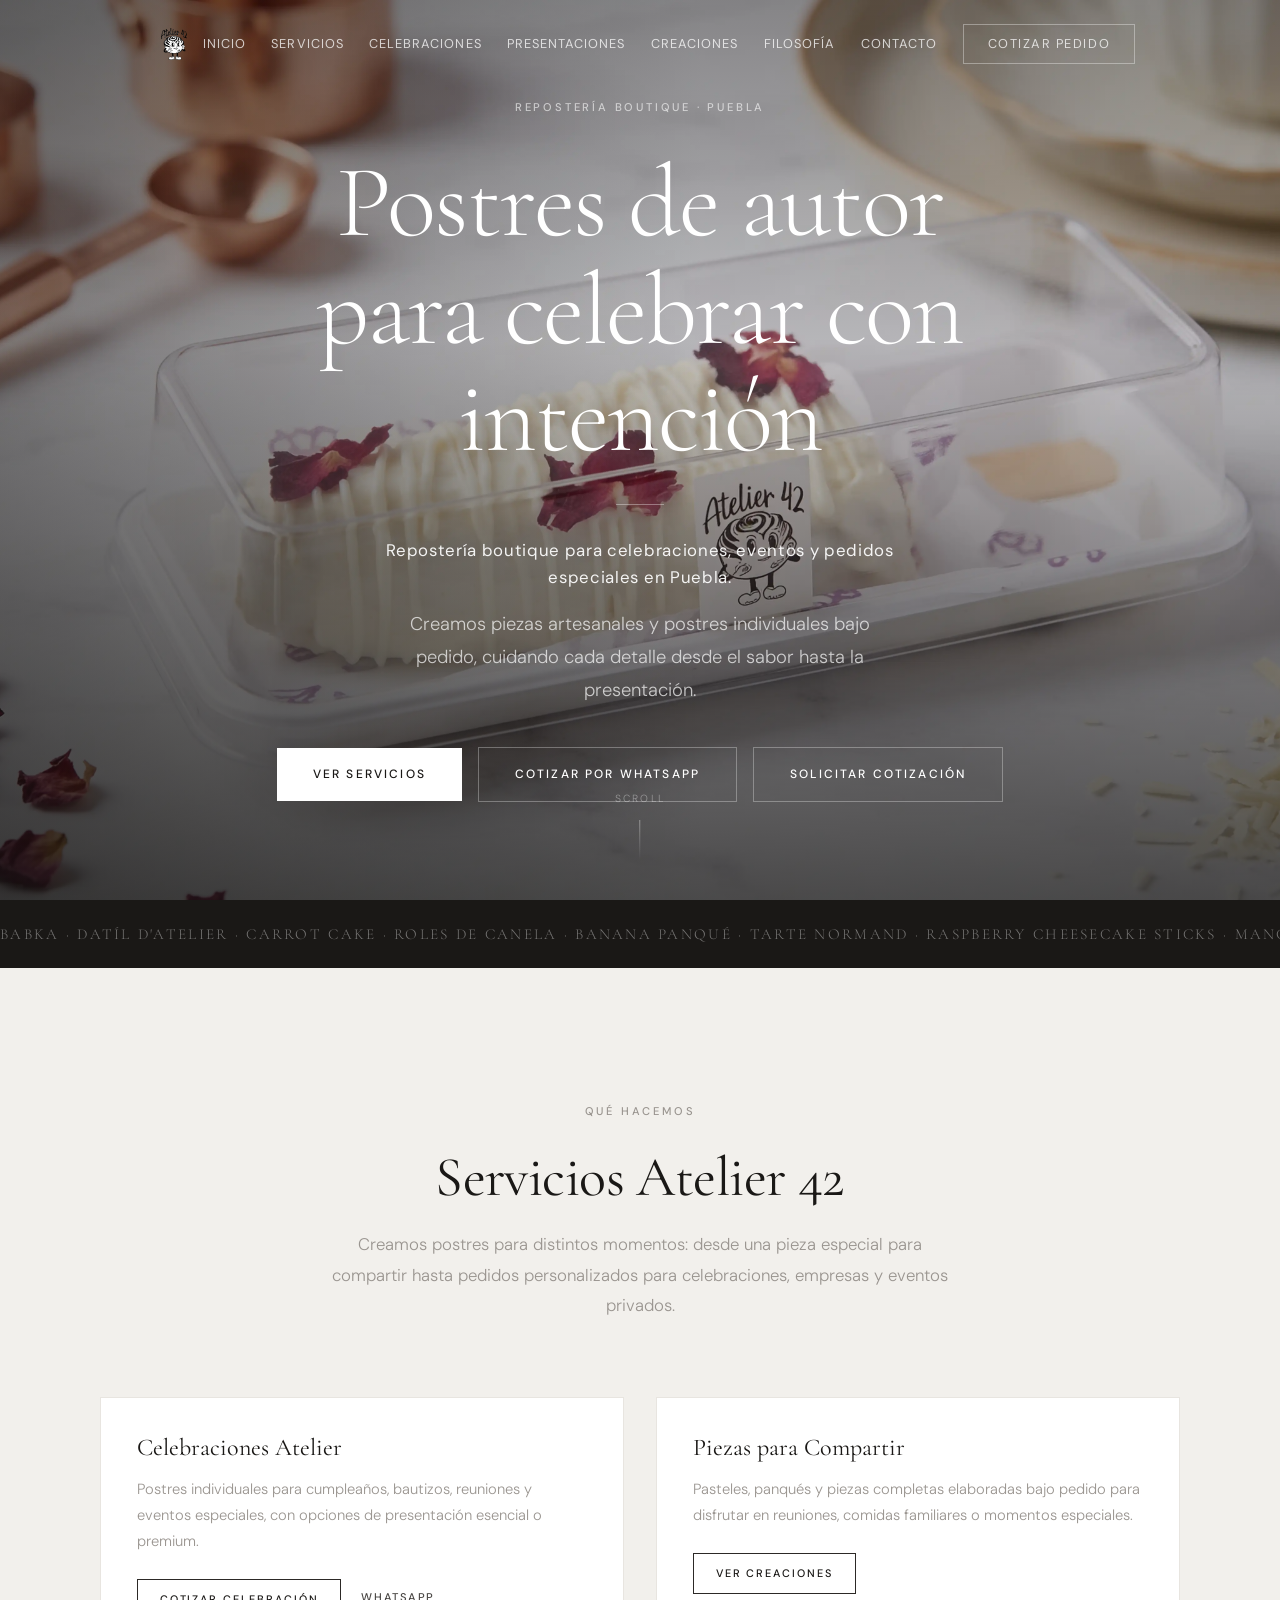
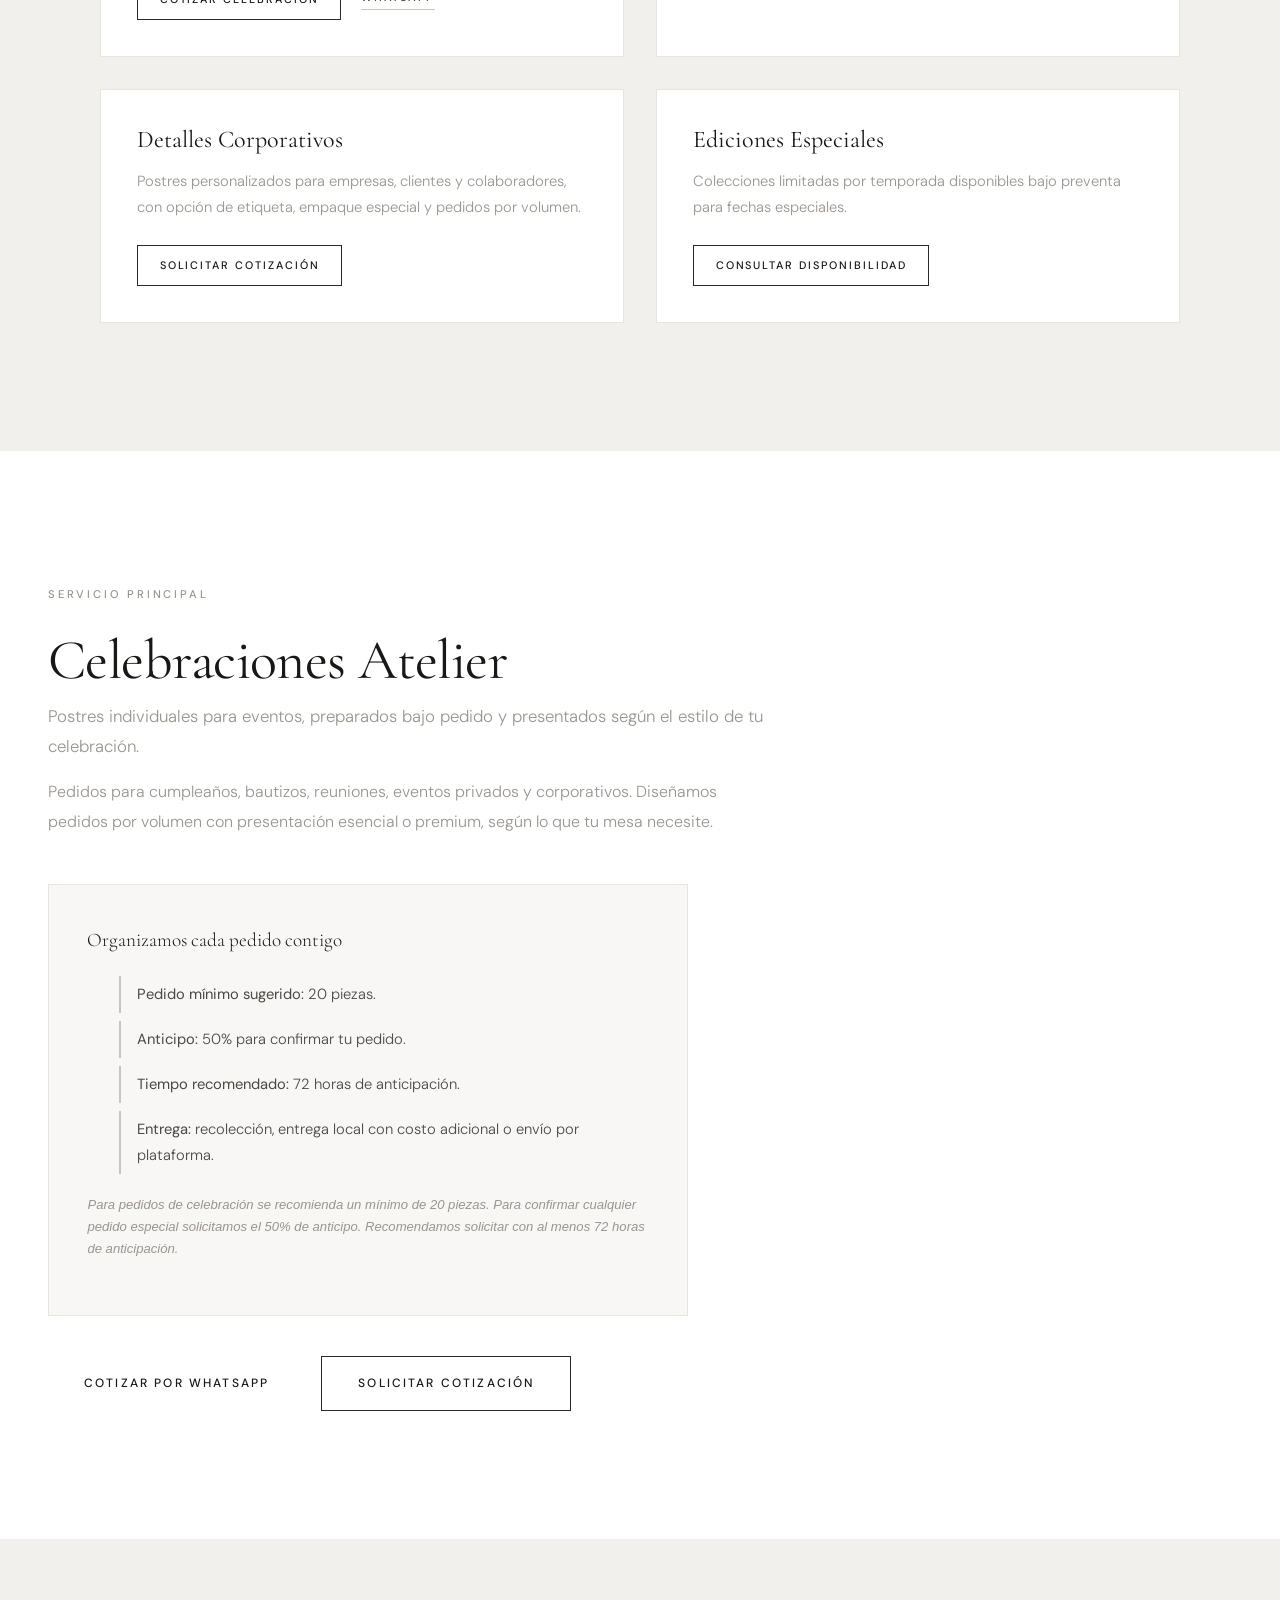
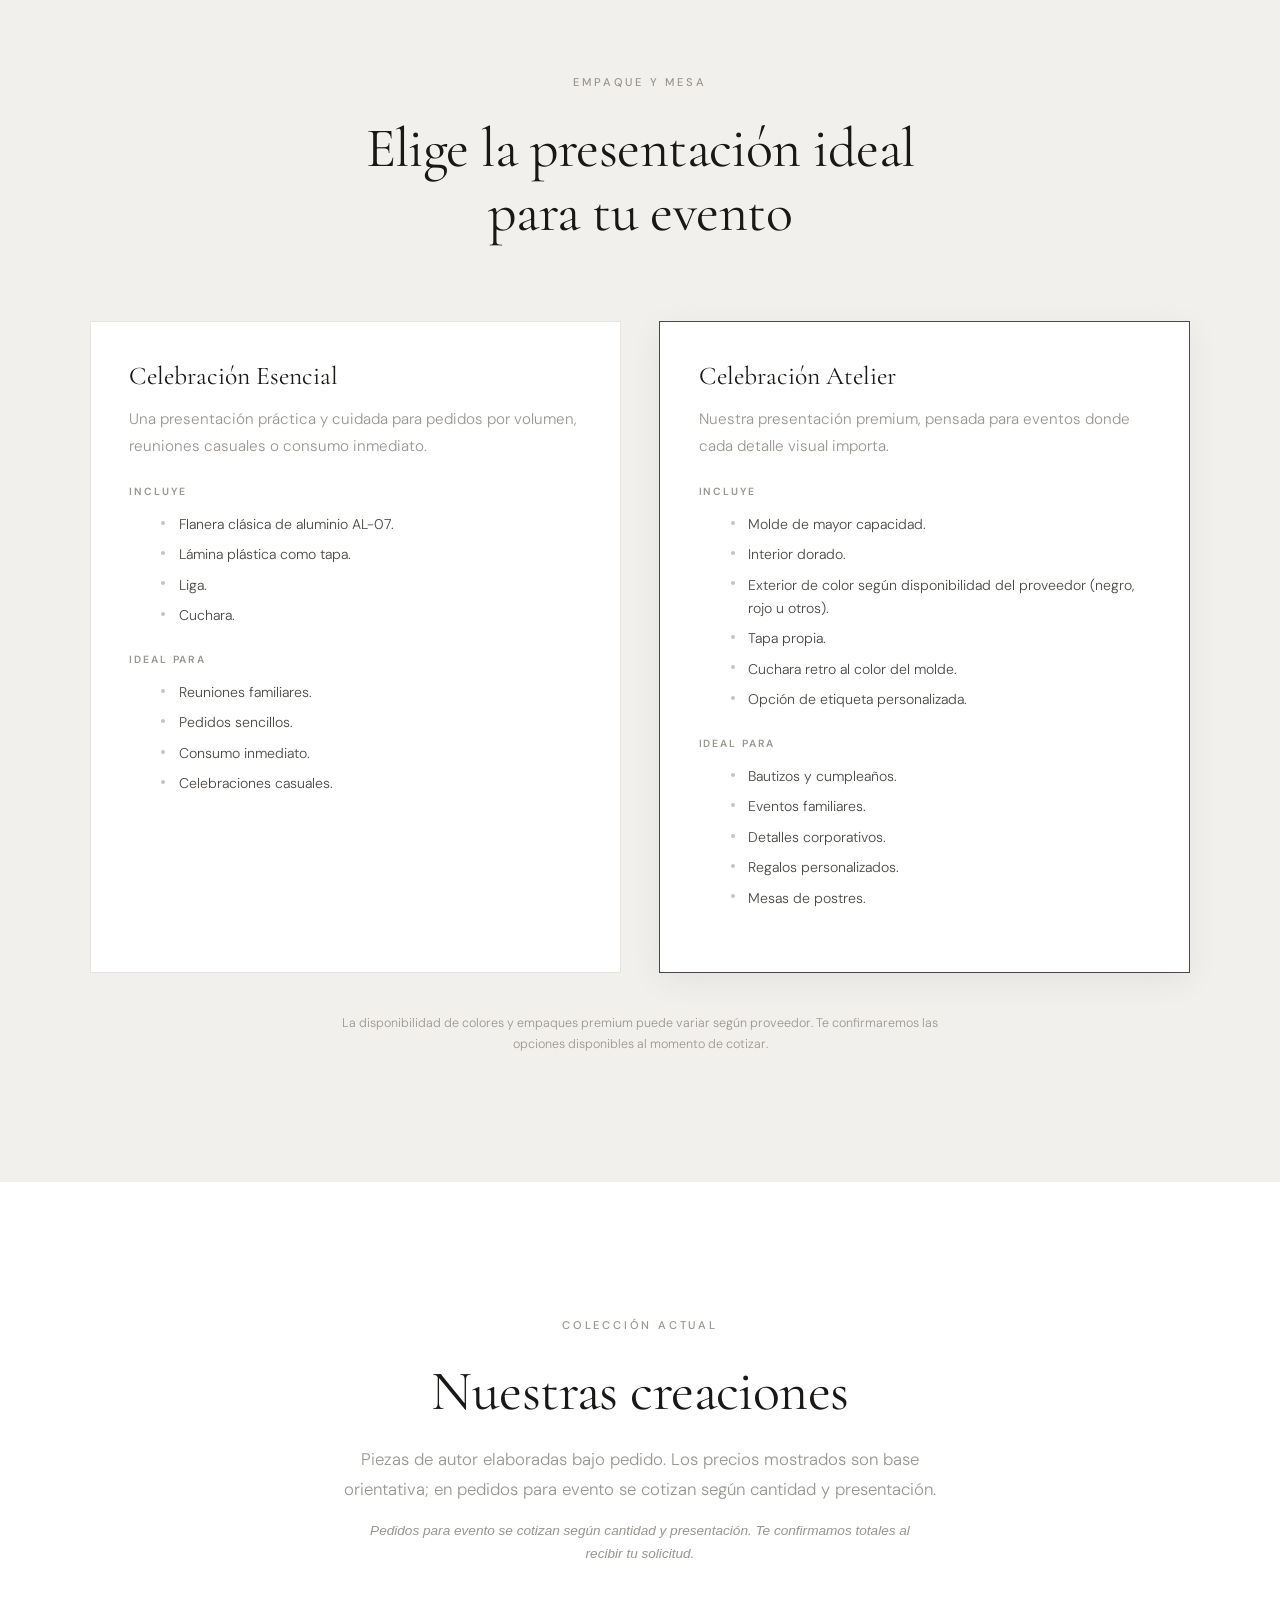
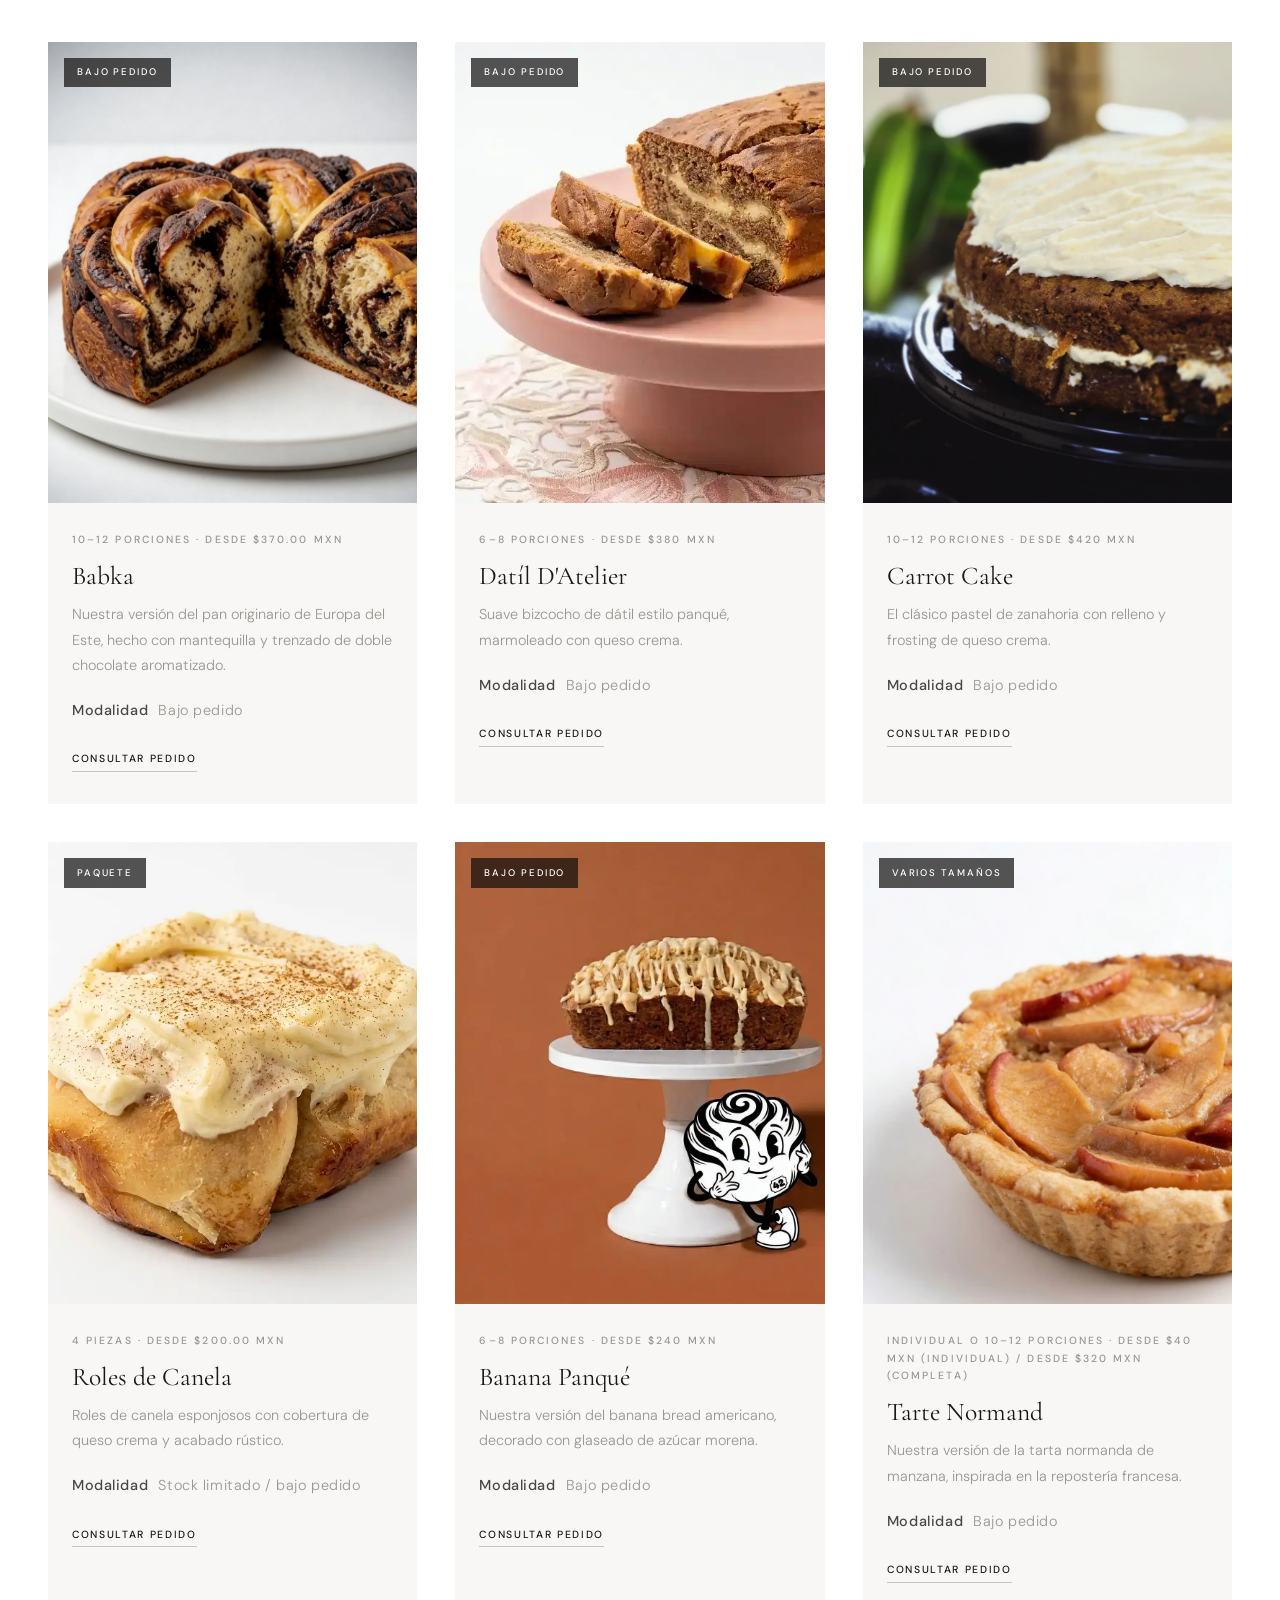
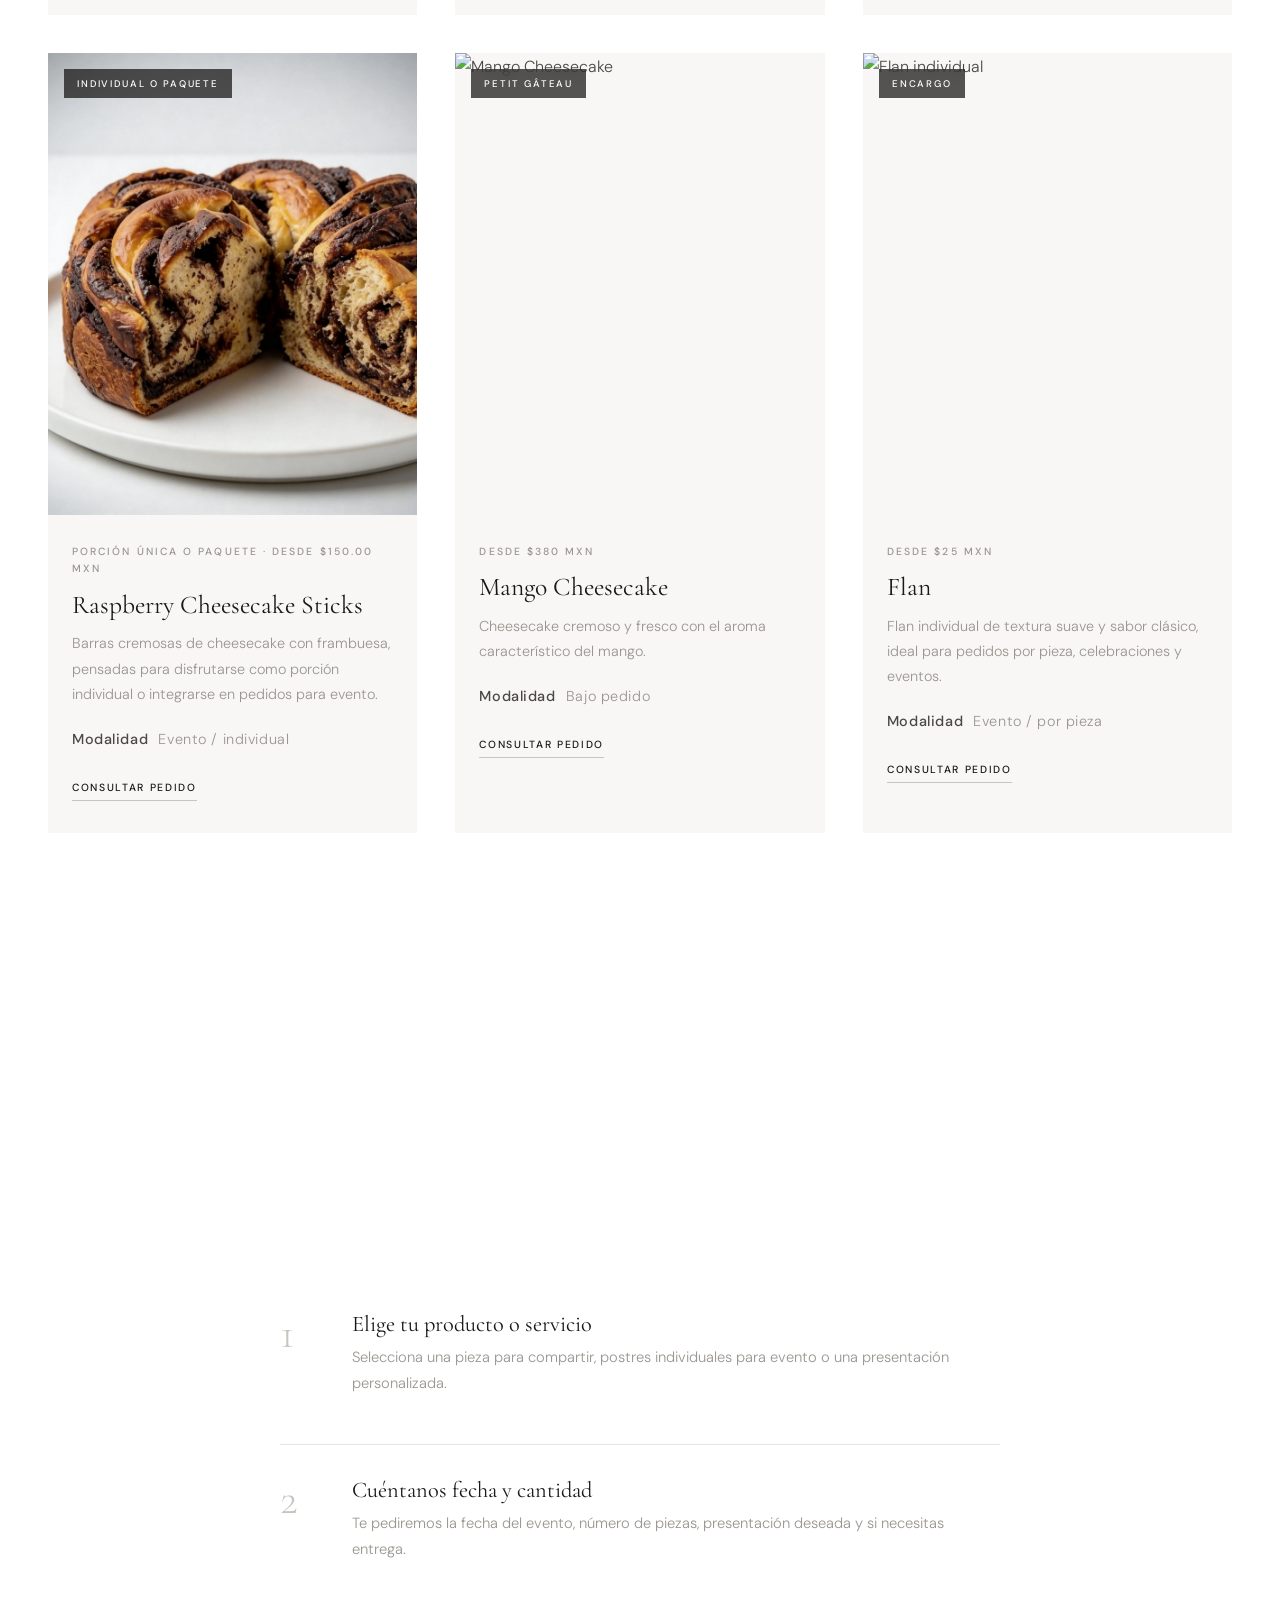
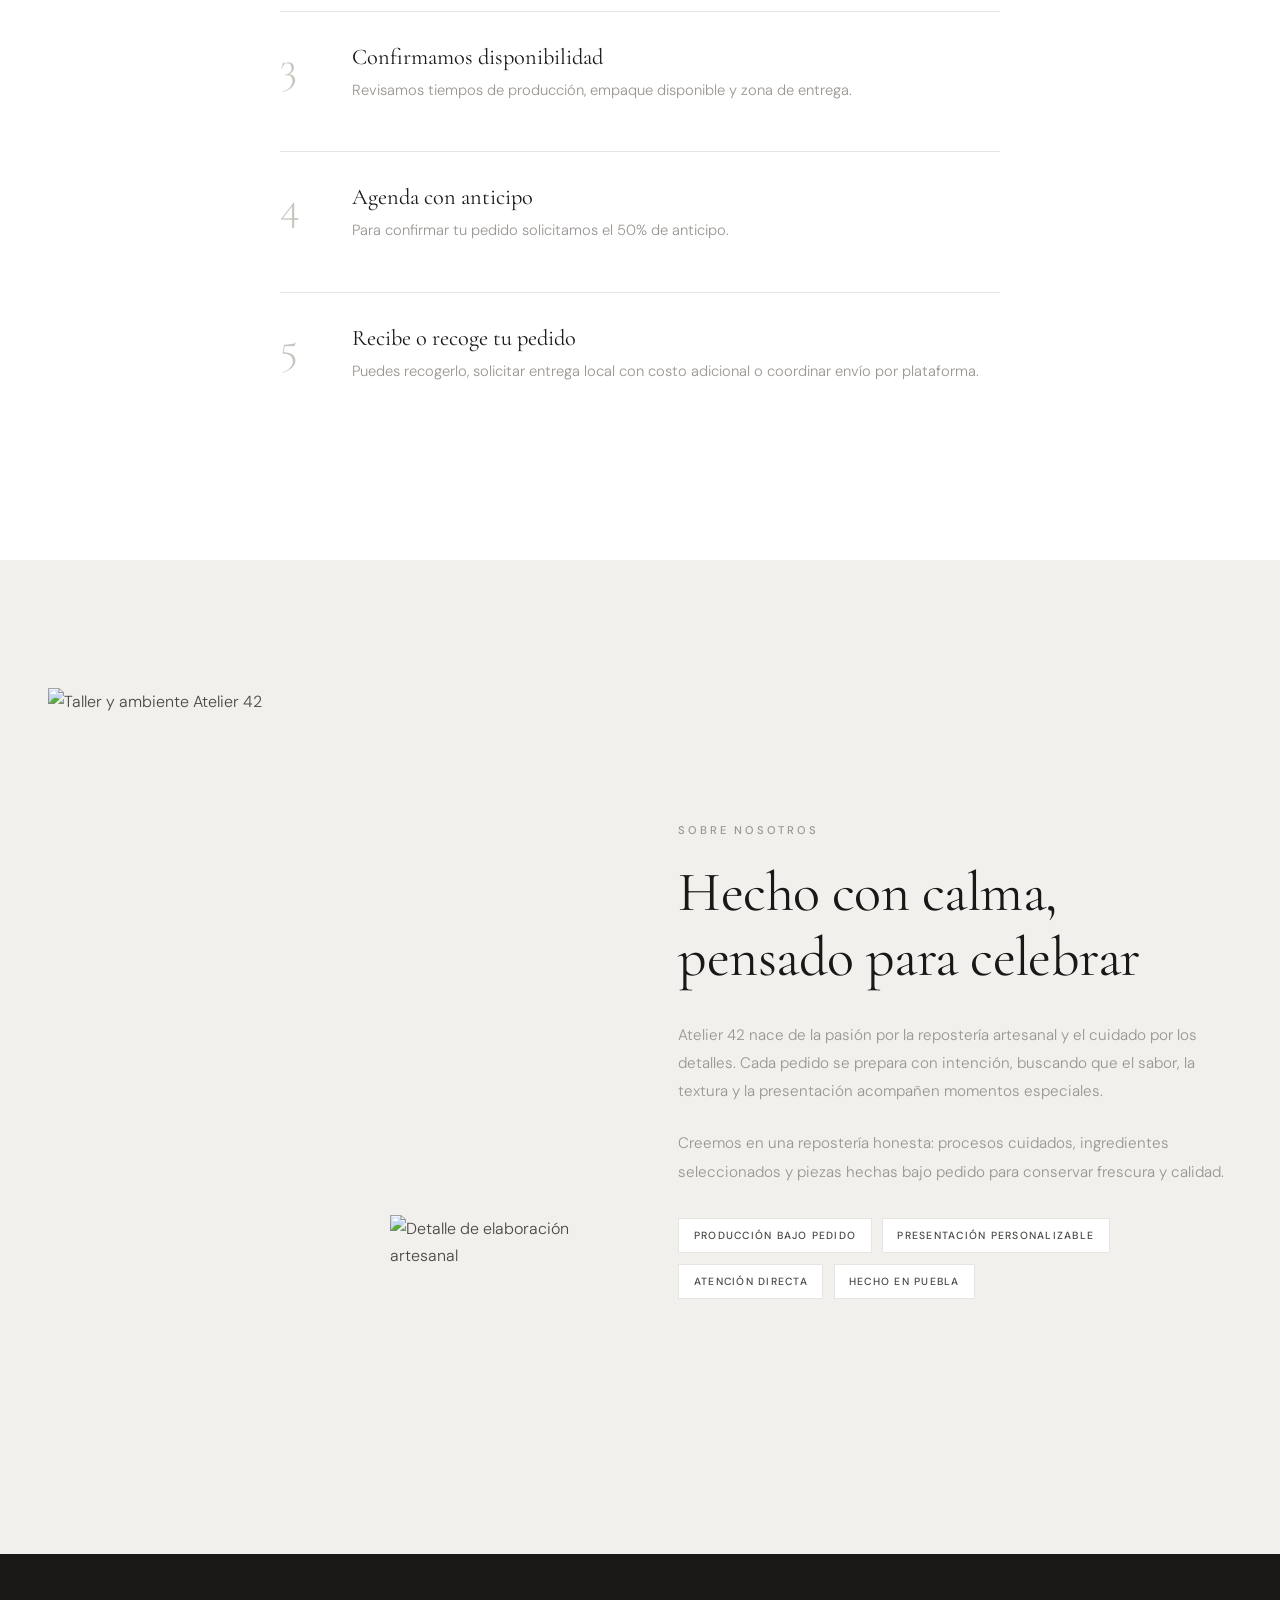
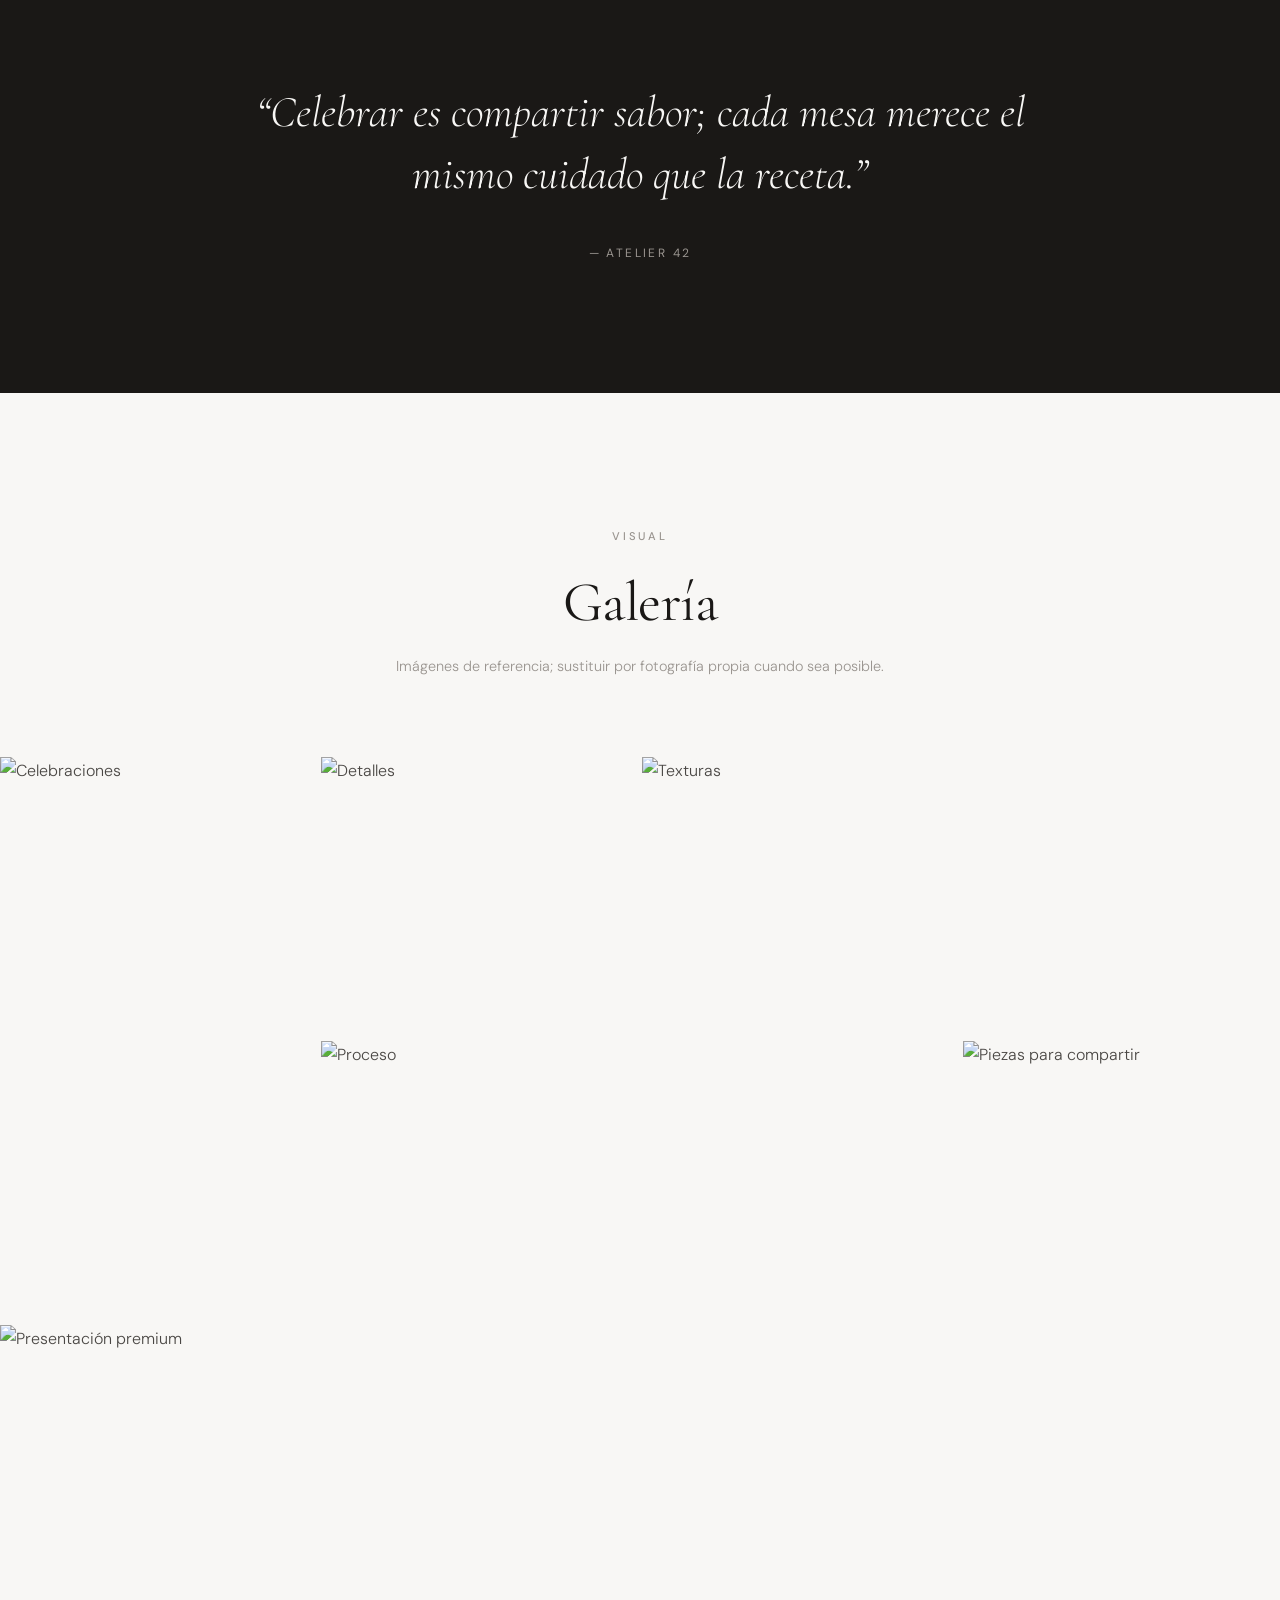
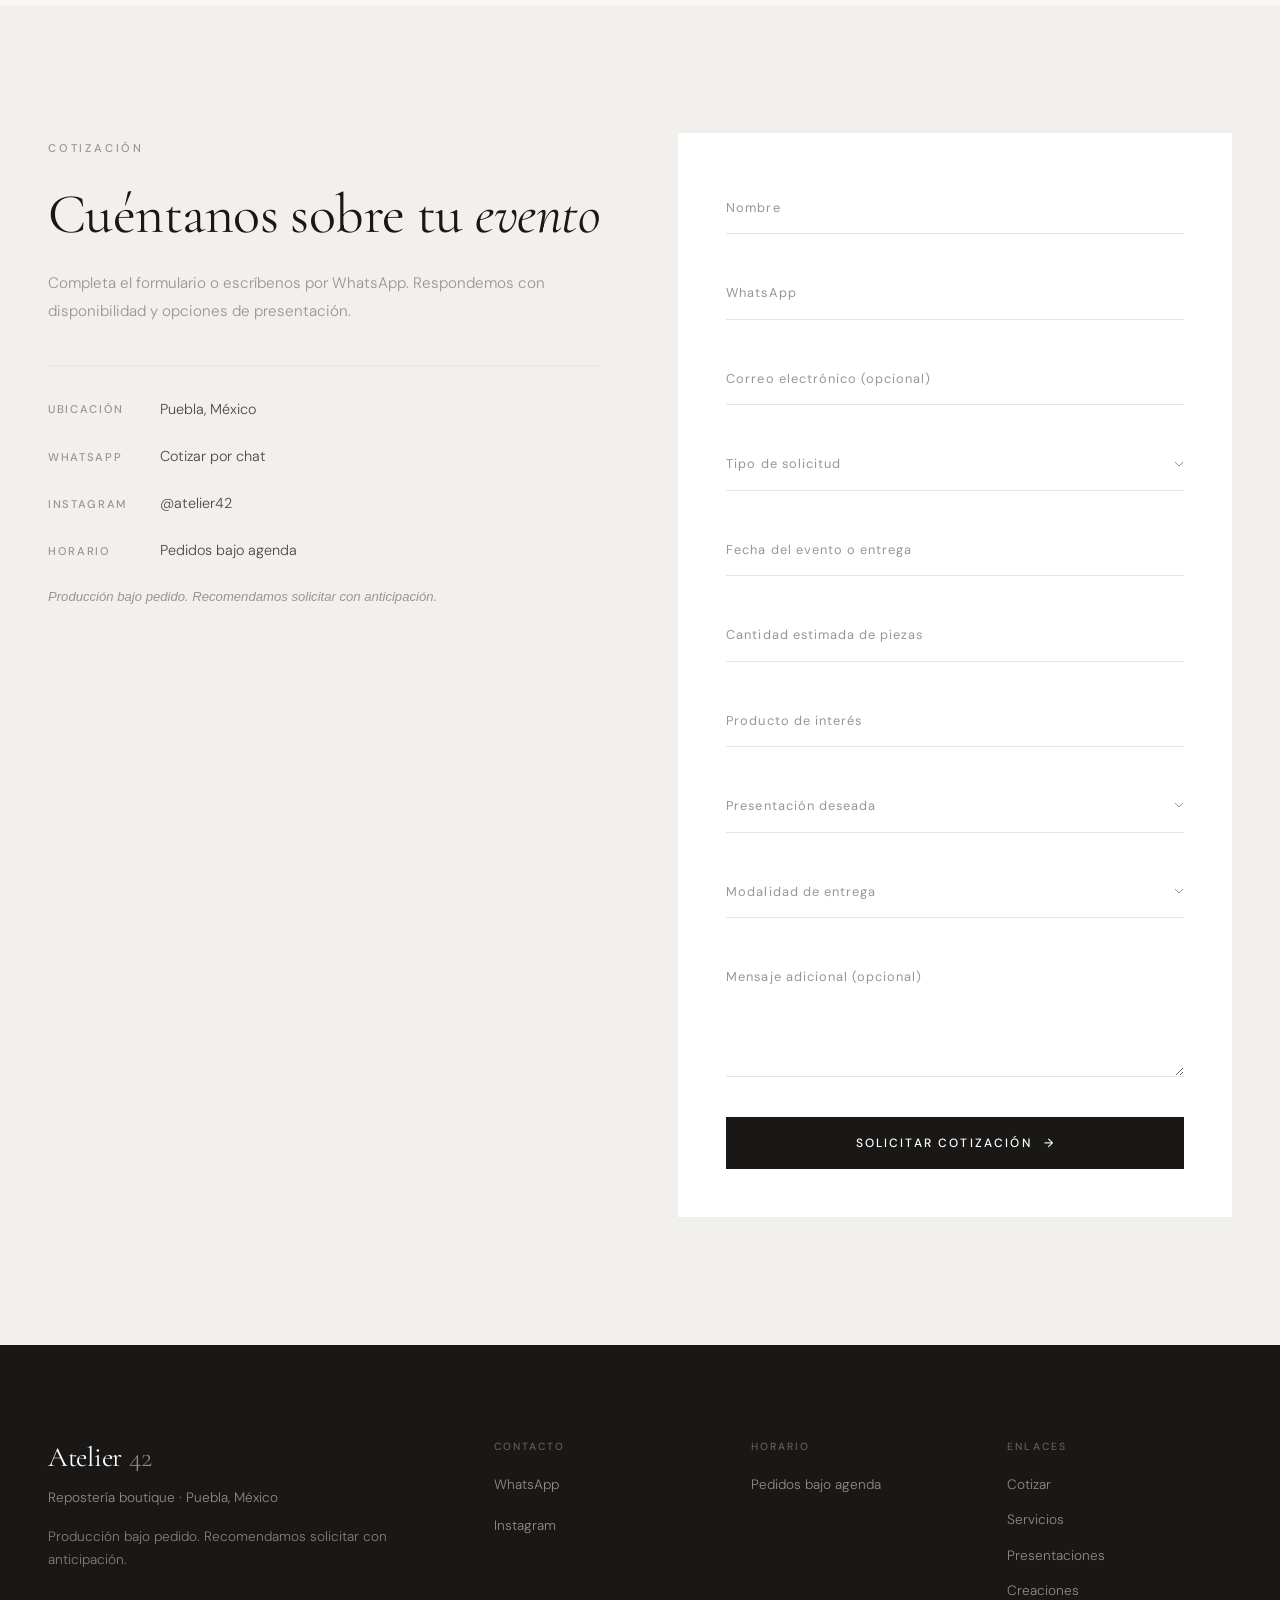
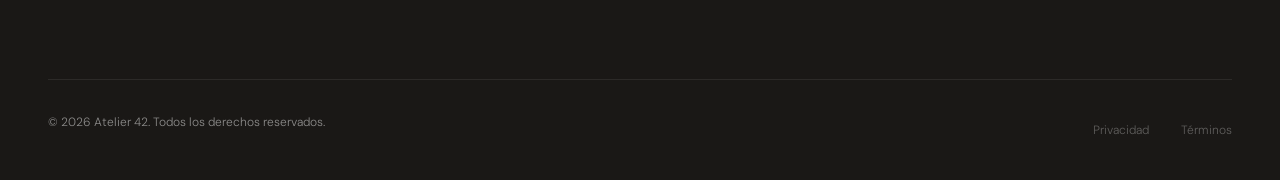
==== commit e36ecee2: "Primeras iteraciones utilizando spec Driven Development, pendiente: Agregar fotografias y actualizar" ====
--- a/index.html
+++ b/index.html
@@ -13,7 +13,10 @@
 </head>
 <body>
 
-    <!-- TODO: Reemplazar wa.me/5210000000000 con número real de WhatsApp en todos los enlaces data-whatsapp -->
+    <!-- TODO: Reemplazar número real de WhatsApp (wa.me/521…) en enlaces del sitio -->
+    <!-- TODO: Reemplazar Instagram real (@ y URL) -->
+    <!-- TODO: Conectar Formspree u otro endpoint en el formulario de cotización -->
+    <!-- TODO: Completar zona exacta de recolección en contacto -->
 
     <nav class="navbar" id="navbar">
         <div class="nav-container">
@@ -26,6 +29,7 @@
                 <a href="#hero">Inicio</a>
                 <a href="#servicios">Servicios</a>
                 <a href="#celebraciones">Celebraciones</a>
+                <a href="#presentaciones">Presentaciones</a>
                 <a href="#creaciones">Creaciones</a>
                 <a href="#about">Filosofía</a>
                 <a href="#contact">Contacto</a>
@@ -47,10 +51,12 @@
                 <span class="eyebrow">Repostería boutique · Puebla</span>
                 <h1 class="hero-title">Postres de autor para celebrar con intención</h1>
                 <div class="hero-divider"></div>
-                <p class="hero-subtitle">Creamos piezas artesanales y postres individuales para celebraciones, eventos y pedidos especiales, cuidando cada detalle desde el sabor hasta la presentación.</p>
+                <p class="hero-tagline">Repostería boutique para celebraciones, eventos y pedidos especiales en Puebla.</p>
+                <p class="hero-subtitle">Creamos piezas artesanales y postres individuales bajo pedido, cuidando cada detalle desde el sabor hasta la presentación.</p>
                 <div class="hero-actions">
                     <a href="#servicios" class="btn-atelier btn-atelier-primary">Ver servicios</a>
                     <a href="https://wa.me/5210000000000?text=Hola%2C%20me%20gustar%C3%ADa%20cotizar%20un%20pedido%20para%20celebraci%C3%B3n%20con%20Atelier%2042." class="btn-atelier btn-atelier-ghost" target="_blank" rel="noopener noreferrer">Cotizar por WhatsApp</a>
+                    <a href="#contact" class="btn-atelier btn-atelier-ghost hero-cta-form">Solicitar cotización</a>
                 </div>
             </div>
         </div>
@@ -72,7 +78,7 @@
             <div class="section-header fade-up-element">
                 <span class="eyebrow">Qué hacemos</span>
                 <h2>Servicios Atelier 42</h2>
-                <p class="section-lead">Desde una pieza especial para compartir hasta postres individuales para evento, cada pedido se prepara bajo solicitud y con atención al detalle.</p>
+                <p class="section-lead">Creamos postres para distintos momentos: desde una pieza especial para compartir hasta pedidos personalizados para celebraciones, empresas y eventos privados.</p>
             </div>
             <div class="services-grid">
                 <article class="service-card fade-up-element">
@@ -114,8 +120,8 @@
             <div class="celebraciones-intro fade-up-element">
                 <span class="eyebrow">Servicio principal</span>
                 <h2>Celebraciones Atelier</h2>
-                <p class="section-lead section-lead-left">Postres individuales preparados bajo pedido para acompañar momentos importantes.</p>
-                <p class="celebraciones-body">Ya sea para un cumpleaños, bautizo, reunión familiar o evento corporativo, diseñamos pedidos por volumen con opciones de presentación pensadas para adaptarse al estilo de tu celebración.</p>
+                <p class="section-lead section-lead-left">Postres individuales para eventos, preparados bajo pedido y presentados según el estilo de tu celebración.</p>
+                <p class="celebraciones-body">Pedidos para cumpleaños, bautizos, reuniones, eventos privados y corporativos. Diseñamos pedidos por volumen con presentación esencial o premium, según lo que tu mesa necesite.</p>
             </div>
             <div class="rules-block fade-up-element">
                 <p class="rules-block-title">Organizamos cada pedido contigo</p>
@@ -169,7 +175,7 @@
                         <li>Interior dorado.</li>
                         <li>Exterior de color según disponibilidad del proveedor (negro, rojo u otros).</li>
                         <li>Tapa propia.</li>
-                        <li>Cuchara retro del color del molde.</li>
+                        <li>Cuchara retro al color del molde.</li>
                         <li>Opción de etiqueta personalizada.</li>
                     </ul>
                     <p class="presentation-subhead">Ideal para</p>
@@ -192,7 +198,8 @@
             <div class="section-header fade-up-element">
                 <span class="eyebrow">Colección actual</span>
                 <h2>Nuestras creaciones</h2>
-                <p class="section-lead">Piezas de autor elaboradas bajo pedido. Precios orientativos; confirmamos disponibilidad y presentación al cotizar.</p>
+                <p class="section-lead">Piezas de autor elaboradas bajo pedido. Los precios mostrados son base orientativa; en pedidos para evento se cotizan según cantidad y presentación.</p>
+                <p class="products-pricing-note">Pedidos para evento se cotizan según cantidad y presentación. Te confirmamos totales al recibir tu solicitud.</p>
             </div>
             <div class="creations-grid">
                 <article class="creation-card fade-up-element">
@@ -203,7 +210,7 @@
                         <span class="card-tag">Bajo pedido</span>
                     </div>
                     <div class="card-content">
-                        <span class="card-category">10–12 porciones · $370.00 MXN</span>
+                        <span class="card-category">10–12 porciones · Desde $370.00 MXN</span>
                         <h3>Babka</h3>
                         <p>Nuestra versión del pan originario de Europa del Este, hecho con mantequilla y trenzado de doble chocolate aromatizado.</p>
                         <p class="card-meta-line"><span class="card-meta-label">Modalidad</span> Bajo pedido</p>
@@ -218,7 +225,7 @@
                         <span class="card-tag">Bajo pedido</span>
                     </div>
                     <div class="card-content">
-                        <span class="card-category">6–8 porciones · $380 MXN</span>
+                        <span class="card-category">6–8 porciones · Desde $380 MXN</span>
                         <h3>Datíl D'Atelier</h3>
                         <p>Suave bizcocho de dátil estilo panqué, marmoleado con queso crema.</p>
                         <p class="card-meta-line"><span class="card-meta-label">Modalidad</span> Bajo pedido</p>
@@ -233,7 +240,7 @@
                         <span class="card-tag">Bajo pedido</span>
                     </div>
                     <div class="card-content">
-                        <span class="card-category">10–12 porciones · $420 MXN</span>
+                        <span class="card-category">10–12 porciones · Desde $420 MXN</span>
                         <h3>Carrot Cake</h3>
                         <p>El clásico pastel de zanahoria con relleno y frosting de queso crema.</p>
                         <p class="card-meta-line"><span class="card-meta-label">Modalidad</span> Bajo pedido</p>
@@ -248,7 +255,7 @@
                         <span class="card-tag">Paquete</span>
                     </div>
                     <div class="card-content">
-                        <span class="card-category">4 piezas · $200.00 MXN</span>
+                        <span class="card-category">4 piezas · Desde $200.00 MXN</span>
                         <h3>Roles de Canela</h3>
                         <p>Roles de canela esponjosos con cobertura de queso crema y acabado rústico.</p>
                         <p class="card-meta-line"><span class="card-meta-label">Modalidad</span> Stock limitado / bajo pedido</p>
@@ -263,7 +270,7 @@
                         <span class="card-tag">Bajo pedido</span>
                     </div>
                     <div class="card-content">
-                        <span class="card-category">6–8 porciones · $240 MXN</span>
+                        <span class="card-category">6–8 porciones · Desde $240 MXN</span>
                         <h3>Banana Panqué</h3>
                         <p>Nuestra versión del banana bread americano, decorado con glaseado de azúcar morena.</p>
                         <p class="card-meta-line"><span class="card-meta-label">Modalidad</span> Bajo pedido</p>
@@ -278,7 +285,7 @@
                         <span class="card-tag">Varios tamaños</span>
                     </div>
                     <div class="card-content">
-                        <span class="card-category">Individual o 10–12 porciones · $40 / $320 MXN</span>
+                        <span class="card-category">Individual o 10–12 porciones · Desde $40 MXN (individual) / Desde $320 MXN (completa)</span>
                         <h3>Tarte Normand</h3>
                         <p>Nuestra versión de la tarta normanda de manzana, inspirada en la repostería francesa.</p>
                         <p class="card-meta-line"><span class="card-meta-label">Modalidad</span> Bajo pedido</p>
@@ -293,7 +300,7 @@
                         <span class="card-tag">Individual o paquete</span>
                     </div>
                     <div class="card-content">
-                        <span class="card-category">Porción única o paquete · $150.00 MXN</span>
+                        <span class="card-category">Porción única o paquete · Desde $150.00 MXN</span>
                         <h3>Raspberry Cheesecake Sticks</h3>
                         <p>Barras cremosas de cheesecake con frambuesa, pensadas para disfrutarse como porción individual o integrarse en pedidos para evento.</p>
                         <p class="card-meta-line"><span class="card-meta-label">Modalidad</span> Evento / individual</p>
@@ -309,7 +316,7 @@
                         <span class="card-tag">Petit Gâteau</span>
                     </div>
                     <div class="card-content">
-                        <span class="card-category">$380 MXN</span>
+                        <span class="card-category">Desde $380 MXN</span>
                         <h3>Mango Cheesecake</h3>
                         <p>Cheesecake cremoso y fresco con el aroma característico del mango.</p>
                         <p class="card-meta-line"><span class="card-meta-label">Modalidad</span> Bajo pedido</p>
@@ -325,7 +332,7 @@
                         <span class="card-tag">Encargo</span>
                     </div>
                     <div class="card-content">
-                        <span class="card-category">$25 MXN</span>
+                        <span class="card-category">Desde $25 MXN</span>
                         <h3>Flan</h3>
                         <p>Flan individual de textura suave y sabor clásico, ideal para pedidos por pieza, celebraciones y eventos.</p>
                         <p class="card-meta-line"><span class="card-meta-label">Modalidad</span> Evento / por pieza</p>
@@ -468,7 +475,7 @@
                     <div class="contact-details">
                         <div class="contact-detail-item">
                             <span class="detail-label">Ubicación</span>
-                            <span class="detail-value">Puebla, México</span>
+                            <span class="detail-value">Puebla, México<!-- TODO: completar zona exacta de recolección --></span>
                         </div>
                         <div class="contact-detail-item">
                             <span class="detail-label">WhatsApp</span>
@@ -551,8 +558,8 @@
                             <div class="form-line"></div>
                         </div>
                         <div class="form-group">
-                            <textarea id="message" name="message" required placeholder=" " rows="4"></textarea>
-                            <label for="message">Mensaje adicional</label>
+                            <textarea id="message" name="message" placeholder=" " rows="4"></textarea>
+                            <label for="message">Mensaje adicional (opcional)</label>
                             <div class="form-line"></div>
                         </div>
                         <button type="submit" class="btn-atelier btn-atelier-dark">
@@ -588,6 +595,7 @@
                         <div class="footer-social">
                             <a href="#contact">Cotizar</a>
                             <a href="#servicios">Servicios</a>
+                            <a href="#presentaciones">Presentaciones</a>
                             <a href="#creaciones">Creaciones</a>
                         </div>
                     </div>
@@ -603,6 +611,8 @@
         </div>
     </footer>
 
+    <a href="https://wa.me/5210000000000?text=Hola%2C%20me%20gustar%C3%ADa%20cotizar%20un%20pedido%20para%20celebraci%C3%B3n%20con%20Atelier%2042." class="whatsapp-fab" target="_blank" rel="noopener noreferrer" aria-label="Cotizar por WhatsApp">Cotizar por WhatsApp</a>
+
     <script src="https://cdn.jsdelivr.net/npm/bootstrap@5.3.3/dist/js/bootstrap.bundle.min.js"></script>
     <script src="script.js"></script>
 </body>
--- a/styles.css
+++ b/styles.css
@@ -368,6 +368,17 @@
     margin: 2rem auto;
 }
 
+.hero-tagline {
+    font-family: var(--font-sans);
+    font-size: clamp(0.95rem, 1.35vw, 1.05rem);
+    font-weight: 400;
+    letter-spacing: 0.04em;
+    color: rgba(255, 255, 255, 0.92);
+    max-width: 560px;
+    margin: 0 auto 1rem;
+    line-height: 1.65;
+}
+
 .hero-subtitle {
     font-size: clamp(1rem, 1.5vw, 1.15rem);
     color: rgba(255, 255, 255, 0.7);
@@ -847,6 +858,47 @@
 
 .section-creations {
     background: var(--white);
+}
+
+.products-pricing-note {
+    text-align: center;
+    font-size: 0.85rem;
+    color: var(--mid-gray);
+    max-width: 560px;
+    margin: 0 auto clamp(2.5rem, 5vw, 3.5rem);
+    line-height: 1.65;
+    font-style: italic;
+}
+
+.whatsapp-fab {
+    display: none;
+    position: fixed;
+    right: 1rem;
+    bottom: 1.25rem;
+    z-index: 900;
+    font-family: var(--font-sans);
+    font-size: 0.68rem;
+    font-weight: 500;
+    letter-spacing: 0.12em;
+    text-transform: uppercase;
+    padding: 0.9rem 1.15rem;
+    background: var(--near-black);
+    color: var(--white);
+    border: 1px solid rgba(255, 255, 255, 0.12);
+    box-shadow: 0 10px 30px rgba(15, 14, 13, 0.2);
+    transition: background var(--transition-base), transform var(--transition-base), opacity 0.3s ease, visibility 0.3s ease;
+}
+
+.whatsapp-fab:hover {
+    background: var(--charcoal);
+    color: var(--white);
+    transform: translateY(-2px);
+}
+
+.whatsapp-fab.whatsapp-fab--hidden {
+    visibility: hidden;
+    pointer-events: none;
+    opacity: 0;
 }
 
 .creations-grid {
@@ -1482,6 +1534,12 @@
 }
 
 @media (max-width: 767px) {
+    .whatsapp-fab {
+        display: inline-flex;
+        align-items: center;
+        justify-content: center;
+    }
+
     .nav-links {
         position: fixed;
         top: 0;
